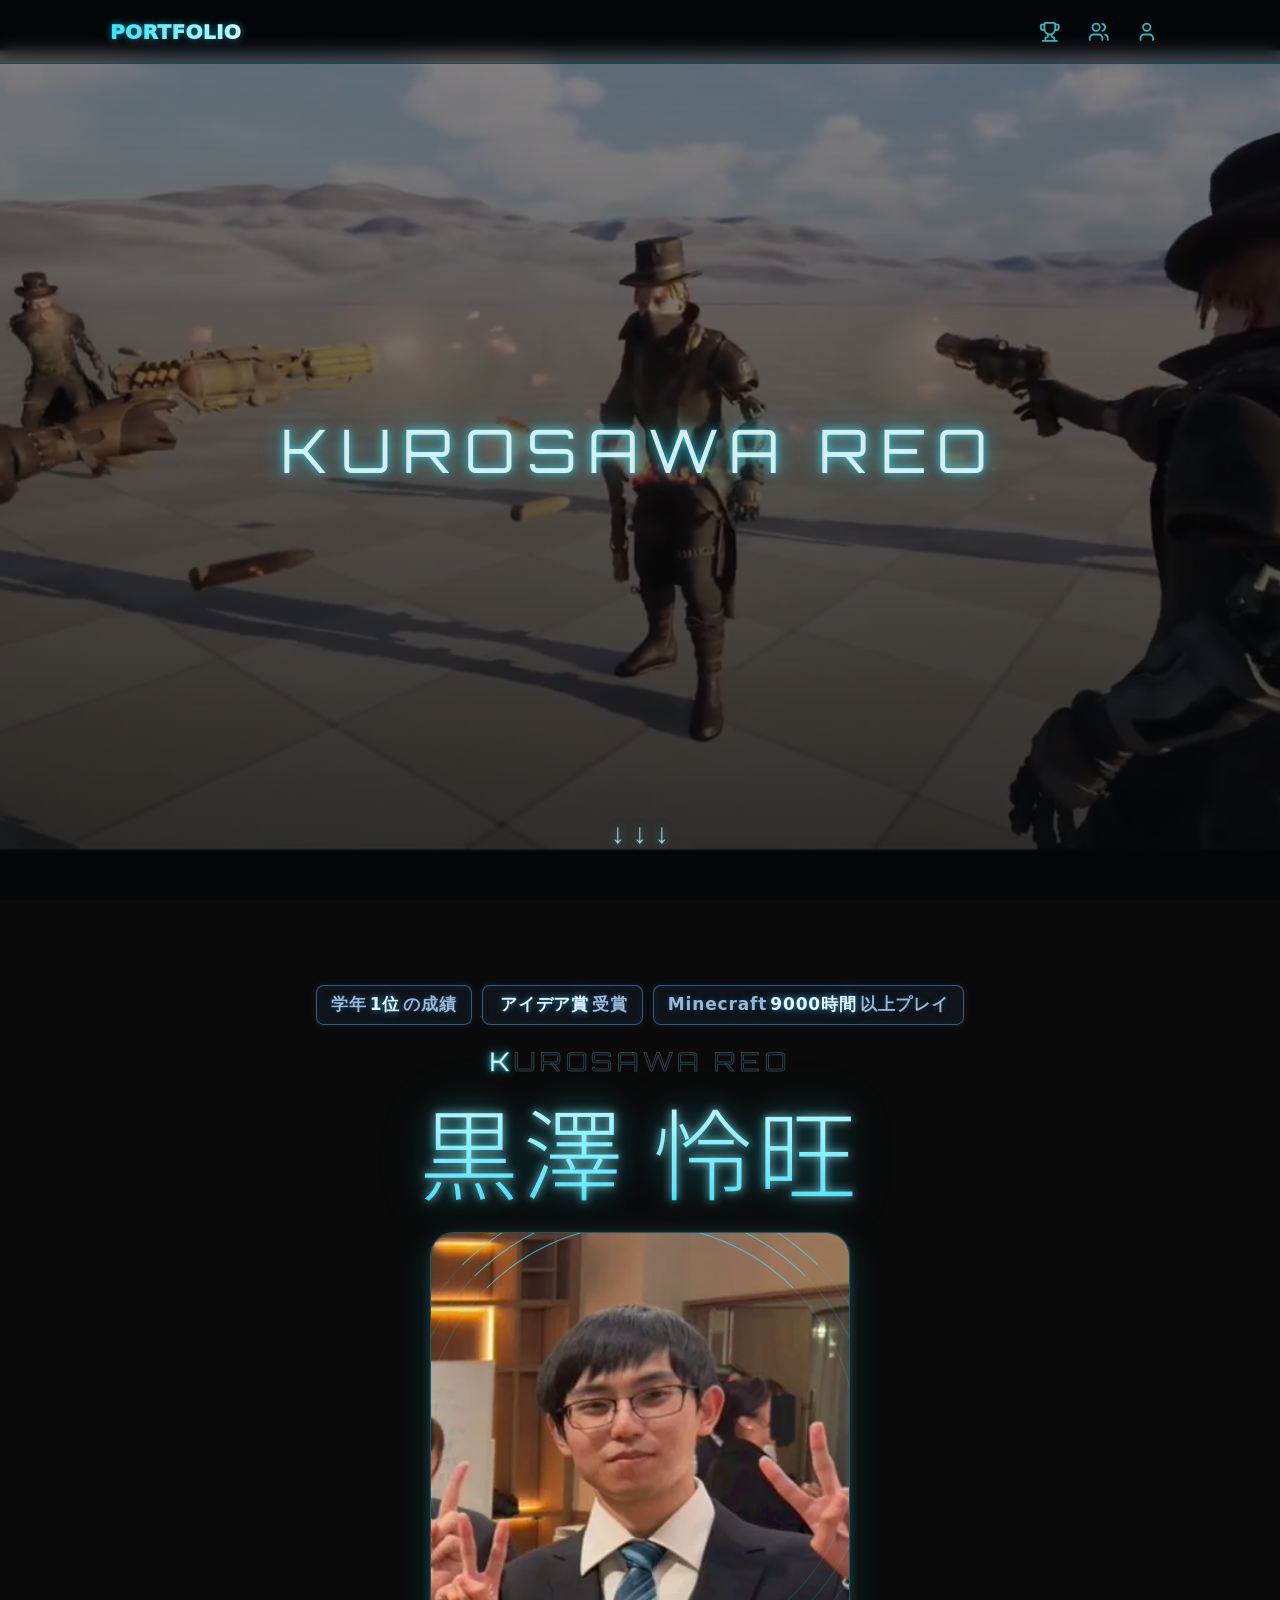
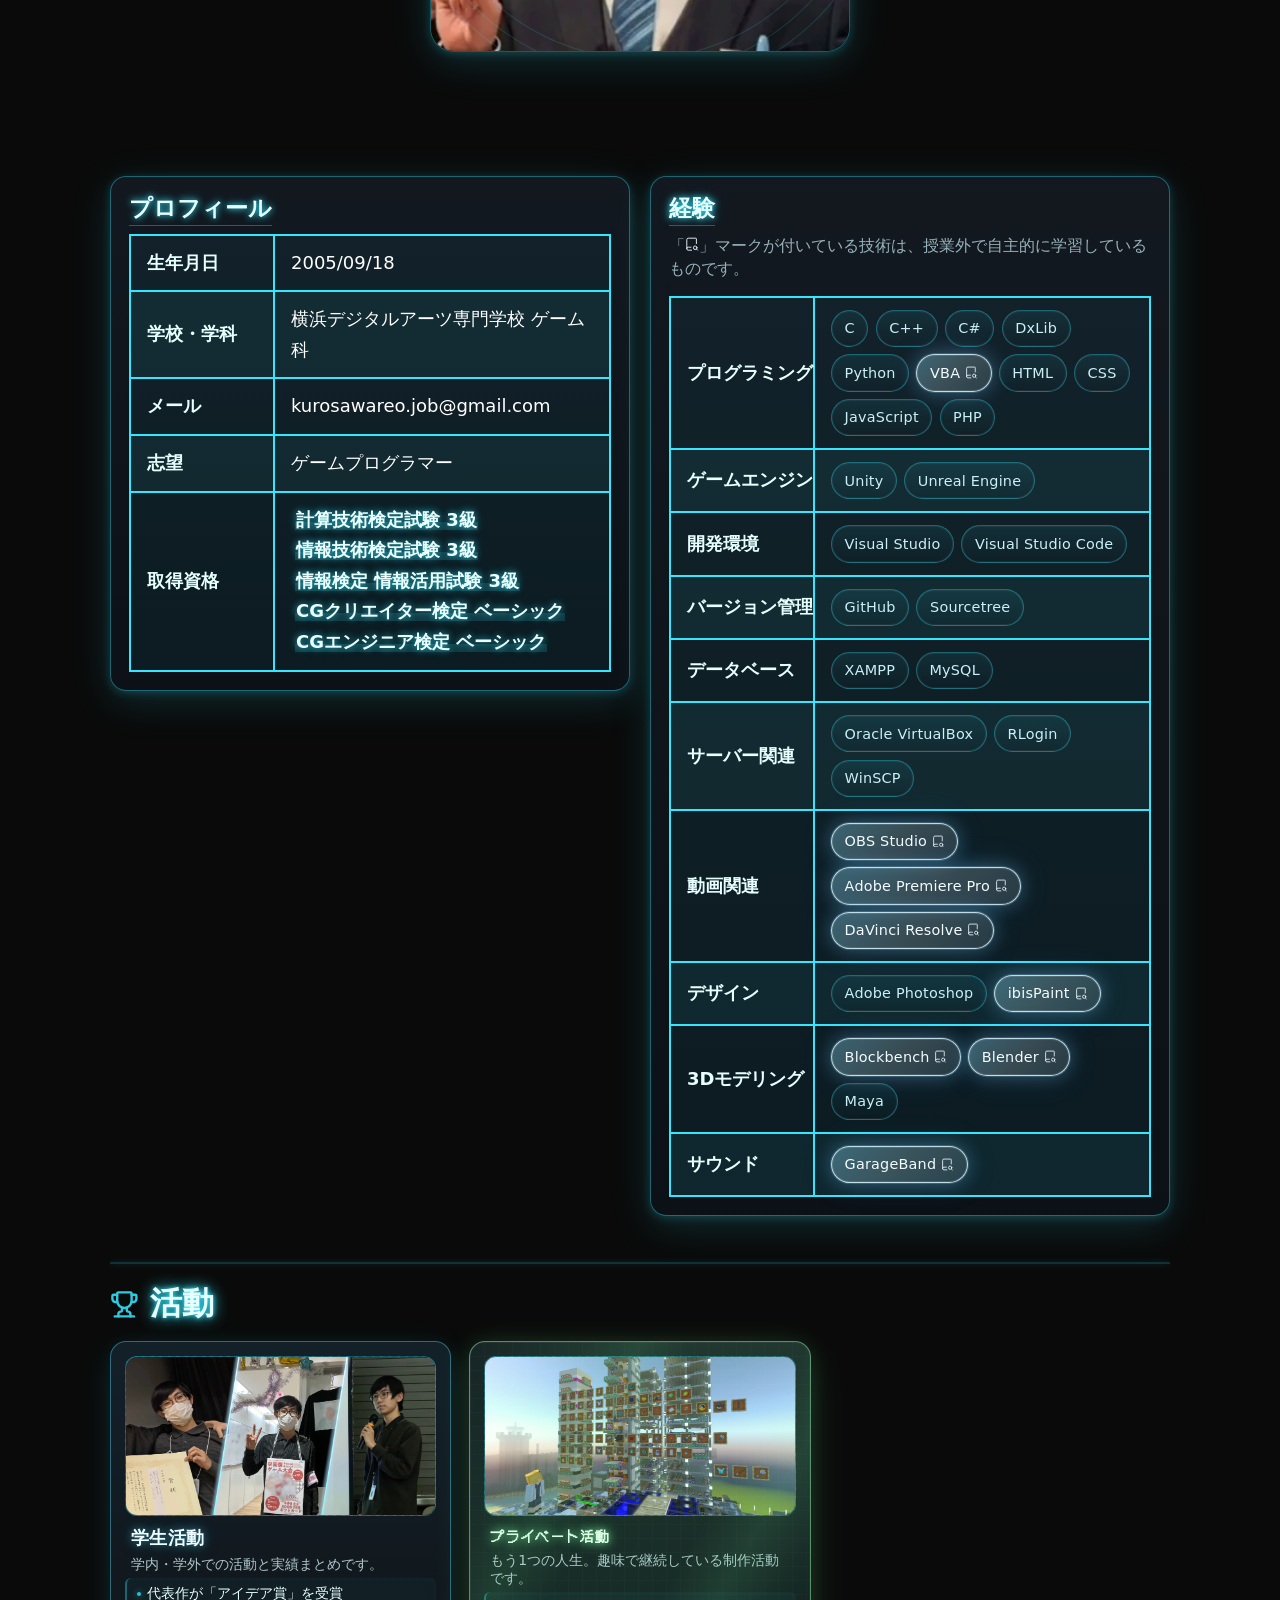
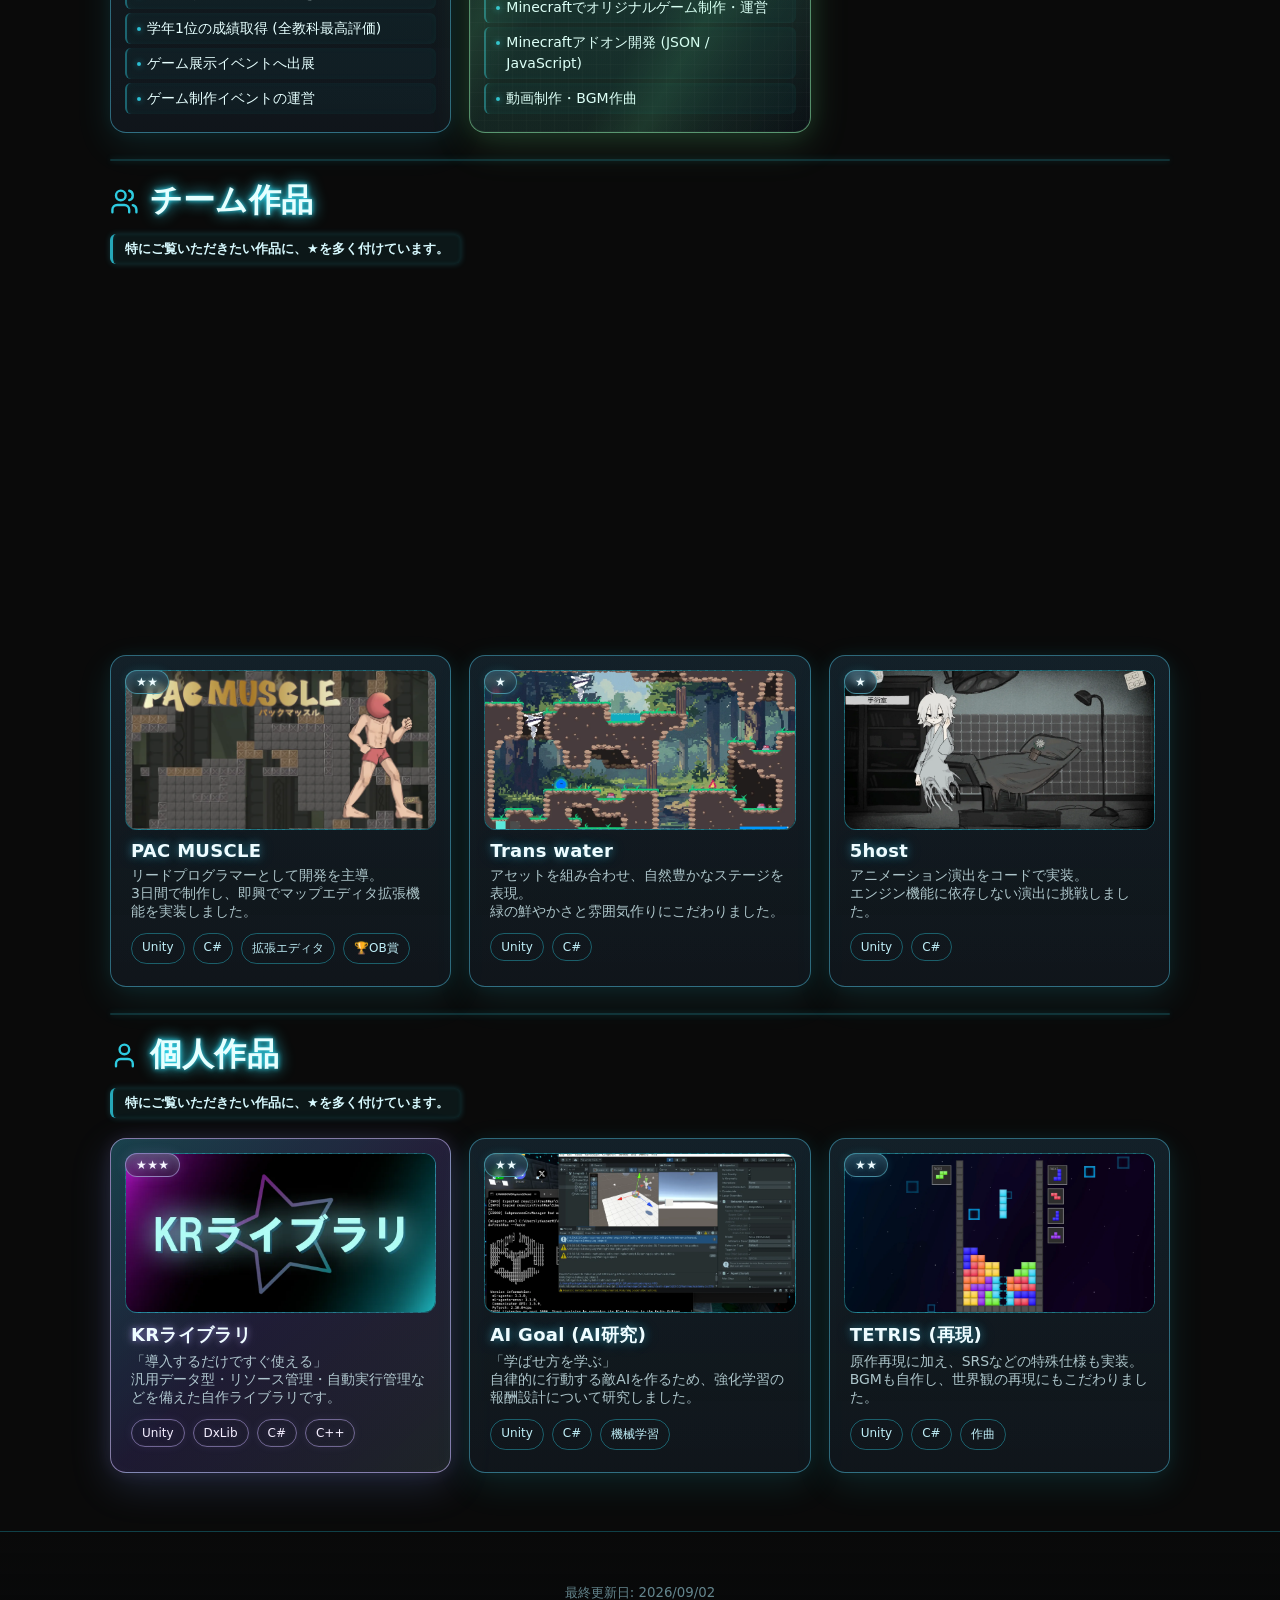
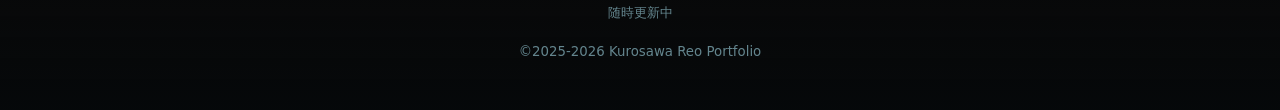
==== index.html @ d0c7e1a9 "イントロアニメーションの調整、動画を読み込んでからイントロが終わるように。" ====
<!DOCTYPE html>
<html lang="ja">
<head>
  <meta charset="utf-8" />
  <meta name="viewport" content="width=device-width, initial-scale=1" />

  <title>Portfolio | Kurosawa Reo</title>
  <meta name="description" content="「全てのクリエイティブは私の味方」学年1位の成績取得・作品受賞歴あり" />

  <!-- font導入 -->
  <link href="https://fonts.googleapis.com/css2?family=Press+Start+2P&family=DotGothic16&display=swap" rel="stylesheet">
  <link rel="preconnect" href="https://fonts.googleapis.com">
  <link href="https://fonts.googleapis.com/css2?family=Orbitron:wght@500;700;900&family=Noto+Sans+JP:wght@500;700;900&display=swap" rel="stylesheet">
  <!-- cssファイル -->
  <link rel="stylesheet" href="css/common.css">
  <link rel="stylesheet" href="css/main_page.css">
  <link rel="stylesheet" href="plugins/KrLib_html/kr_common.css">
</head>
<body>
  <!-- イントロアニメーション -->
  <div id="intro">
    <h1 class="intro-text">
      Kurosawa Reo<br>Portfolio
      <!-- 下線 -->
      <span class="intro-line"></span>
    </h1>
  </div>

  <!-- 背景 -->
  <div class="bg-wrap">
    <div class="light-beams"></div>
    <canvas id="fx"></canvas>
  </div>

  <!-- ヘッダー -->
  <header>
    <nav class="nav">
      <div class="brand">PORTFOLIO</div>
      <div class="spacer"></div> <!-- スペース -->
      <a href="#contents-activity">
        <svg xmlns="http://www.w3.org/2000/svg" width="0.9em" height="0.9em" viewBox="0 0 24 24" fill="none" stroke="#2ecbe0" stroke-width="2" stroke-linecap="round" stroke-linejoin="round" class="lucide lucide-trophy-icon lucide-trophy"><path d="M10 14.66V17a1 1 0 0 1-1 1 2 2 0 0 0-2 2v2"/><path d="M14 14.66V17a1 1 0 0 0 1 1 2 2 0 0 1 2 2v2"/><path d="M17.916 10H19.5A2.5 2.5 0 0 0 22 7.5V5a1 1 0 0 0-1-1h-3"/><path d="M4 22h16"/><path d="M6 9a6 6 0 0 0 12 0V3a1 1 0 0 0-1-1H7a1 1 0 0 0-1 1z"/><path d="M6.084 10H4.5A2.5 2.5 0 0 1 2 7.5V5a1 1 0 0 1 1-1h3"/></svg>
      </a>
      <a href="#contents-works-team">
        <svg xmlns="http://www.w3.org/2000/svg" width="0.9em" height="0.9em" viewBox="0 0 24 24" fill="none" stroke="#2ecbe0" stroke-width="2" stroke-linecap="round" stroke-linejoin="round" class="lucide lucide-users-icon lucide-users"><path d="M16 21v-2a4 4 0 0 0-4-4H6a4 4 0 0 0-4 4v2"/><path d="M16 3.128a4 4 0 0 1 0 7.744"/><path d="M22 21v-2a4 4 0 0 0-3-3.87"/><circle cx="9" cy="7" r="4"/></svg>
      </a>
      <a href="#contents-works-one">
        <svg xmlns="http://www.w3.org/2000/svg" width="0.9em" height="0.9em" viewBox="0 0 24 24" fill="none" stroke="#2ecbe0" stroke-width="2" stroke-linecap="round" stroke-linejoin="round" class="lucide lucide-user-icon lucide-user"><path d="M19 21v-2a4 4 0 0 0-4-4H9a4 4 0 0 0-4 4v2"/><circle cx="12" cy="7" r="4"/></svg>
      </a>
    </nav>
  </header>

  <!-- ファーストビュー動画 -->
  <section class="hero-video">
    <!-- 動画 -->
    <video
      class="hero-video-content intro-load"
      autoplay
      muted
      loop
      playsinline
      preload="auto">
      <source src="resources/movie/hero-top.webm" type="video/webm">
    </video>
    <!-- 動画の上に薄いオーバーレイ -->
    <div class="hero-video-overlay"></div>
    <!-- 動画上に置く文字 -->
    <div class="hero-video-text">
      <span>KUROSAWA REO</span>
    </div>
    <!-- スクロールヒント -->
    <div class="hero-video-scroll">
      <span>
        ↓ ↓ ↓
      </span>
    </div>
  </section>

  <!-- 概要 -->
  <section id="hero-main">
    <div class="hero-inner">

      <!-- 実績 -->
      <div class="hero-achievements">
        <div class="hero-achievement">
          学年<strong>1位</strong>の成績
        </div>
        <div class="hero-achievement">
          <strong>アイデア賞</strong>受賞
        </div>
        <div class="hero-achievement">
          Minecraft<strong>9000時間</strong>以上プレイ
        </div>
      </div>
      <!-- 名前 -->
      <h1 class="hero-name">
        <div class="hero-en">
          <span>K</span>
          <span>U</span>
          <span>R</span>
          <span>O</span>
          <span>S</span>
          <span>A</span>
          <span>W</span>
          <span>A</span>
          <span>&nbsp;</span>
          <span>R</span>
          <span>E</span>
          <span>O</span>
        </div>
        <div class="hero-jp">黒澤 怜旺</div>
      </h1>
      <!-- 画像 -->
      <div class="avatar-wrap">
        <div class="avatar-decoration">
          <div class="rings"></div>
          <div class="rings"></div>
          <div class="rings"></div>
        </div>
        <img src="resources/image/face_image.webp">
        <div class="thumb">
          LOGO / ICON
        </div>
      </div>
    </div>
  </section>

  <!-- サイト本体 -->
  <main class="wrap">

    <section id="profile">
      <div class="kr-layout_grid">

        <!-- プロフィール -->
        <div class="kr-anim_fade-in">
          <div class="panel">
            <div class="title-row">
              <b class="title">プロフィール</b>
            </div>
            <table class="info-table">
              <tr>
                <td>生年月日</td>
                <td>2005/09/18</td>
              </tr>
              <tr>
                <td>学校・学科</td>
                <td>横浜デジタルアーツ専門学校 ゲーム科</td>
              </tr>
              <tr>
                <td>メール</td>
                <td>kurosawareo.job@gmail.com</td>
              </tr>
              <tr>
                <td>志望</td>
                <td>ゲームプログラマー</td>
              </tr>
              <tr>
                <td>取得資格</td>
                <td>
                  <span class="keyword">計算技術検定試験 3級</span><br>
                  <span class="keyword">情報技術検定試験 3級</span><br>
                  <span class="keyword">情報検定 情報活用試験 3級</span><br>
                  <span class="keyword">CGクリエイター検定 ベーシック</span><br>
                  <span class="keyword">CGエンジニア検定 ベーシック</span><br>
                </td>
              </tr>
            </table>
          </div>
        </div>
  
        <!-- 経験 -->
        <div class="kr-anim_fade-in">
          <div class="panel">
            <div class="title-row">
              <b class="title">経験</b>
            </div>
            <p class="note-text">
              「<svg xmlns="http://www.w3.org/2000/svg" width="0.9em" height="0.9em" viewBox="0 0 24 24" fill="none" stroke="#f3fbff" stroke-width="1.5" stroke-linecap="round" stroke-linejoin="round" class="lucide lucide-book-search-icon lucide-book-search"><path d="M11 22H5.5a1 1 0 0 1 0-5h4.501"/><path d="m21 22-1.879-1.878"/><path d="M3 19.5v-15A2.5 2.5 0 0 1 5.5 2H18a1 1 0 0 1 1 1v8"/><circle cx="17" cy="18" r="3"/></svg>」マークが付いている技術は、授業外で自主的に学習しているものです。
            </p>
            <table class="info-table">
              <tr>
                <td>プログラミング</td>
                <td>
                  <div class="pillbar">
                    <span class="pill">C</span>
                    <span class="pill">C++</span>
                    <span class="pill">C#</span>
                    <span class="pill">DxLib</span>
                    <span class="pill">Python</span>
                    <span class="pill platinum">
                      VBA
                      <svg xmlns="http://www.w3.org/2000/svg" width="0.9em" height="0.9em" viewBox="0 0 24 24" fill="none" stroke="#f3fbff" stroke-width="1.5" stroke-linecap="round" stroke-linejoin="round" class="lucide lucide-book-search-icon lucide-book-search"><path d="M11 22H5.5a1 1 0 0 1 0-5h4.501"/><path d="m21 22-1.879-1.878"/><path d="M3 19.5v-15A2.5 2.5 0 0 1 5.5 2H18a1 1 0 0 1 1 1v8"/><circle cx="17" cy="18" r="3"/></svg>
                    </span>
                    <span class="pill">HTML</span>
                    <span class="pill">CSS</span>
                    <span class="pill">JavaScript</span>
                    <span class="pill">PHP</span>
                  </div>
                </td>
              </tr>
              <tr>
                <td>ゲームエンジン</td>
                <td>
                  <div class="pillbar">
                    <span class="pill">Unity</span>
                    <span class="pill">Unreal Engine</span>
                  </div>
                </td>
              </tr>
              <tr>
                <td>開発環境</td>
                <td>
                  <div class="pillbar">
                    <span class="pill">Visual Studio</span>
                    <span class="pill">Visual Studio Code</span>
                  </div>
                </td>
              </tr>
              <tr>
                <td>バージョン管理</td>
                <td>
                  <div class="pillbar">
                    <span class="pill">GitHub</span>
                    <span class="pill">Sourcetree</span>
                  </div>
                </td>
              </tr>
              <tr>
                <td>データベース</td>
                <td>
                  <div class="pillbar">
                    <span class="pill">XAMPP</span>
                    <span class="pill">MySQL</span>
                  </div>
                </td>
              </tr>
              <tr>
                <td>サーバー関連</td>
                <td>
                  <div class="pillbar">
                    <span class="pill">Oracle VirtualBox</span>
                    <span class="pill">RLogin</span>
                    <span class="pill">WinSCP</span>
                  </div>
                </td>
              </tr>
              <tr>
                <td>動画関連</td>
                <td>
                  <div class="pillbar">
                    <span class="pill platinum">
                      OBS Studio
                      <svg xmlns="http://www.w3.org/2000/svg" width="0.9em" height="0.9em" viewBox="0 0 24 24" fill="none" stroke="#f3fbff" stroke-width="1.5" stroke-linecap="round" stroke-linejoin="round" class="lucide lucide-book-search-icon lucide-book-search"><path d="M11 22H5.5a1 1 0 0 1 0-5h4.501"/><path d="m21 22-1.879-1.878"/><path d="M3 19.5v-15A2.5 2.5 0 0 1 5.5 2H18a1 1 0 0 1 1 1v8"/><circle cx="17" cy="18" r="3"/></svg>
                    </span>
                    <span class="pill platinum">
                      Adobe Premiere Pro
                      <svg xmlns="http://www.w3.org/2000/svg" width="0.9em" height="0.9em" viewBox="0 0 24 24" fill="none" stroke="#f3fbff" stroke-width="1.5" stroke-linecap="round" stroke-linejoin="round" class="lucide lucide-book-search-icon lucide-book-search"><path d="M11 22H5.5a1 1 0 0 1 0-5h4.501"/><path d="m21 22-1.879-1.878"/><path d="M3 19.5v-15A2.5 2.5 0 0 1 5.5 2H18a1 1 0 0 1 1 1v8"/><circle cx="17" cy="18" r="3"/></svg>
                    </span>
                    <span class="pill platinum">
                      DaVinci Resolve
                      <svg xmlns="http://www.w3.org/2000/svg" width="0.9em" height="0.9em" viewBox="0 0 24 24" fill="none" stroke="#f3fbff" stroke-width="1.5" stroke-linecap="round" stroke-linejoin="round" class="lucide lucide-book-search-icon lucide-book-search"><path d="M11 22H5.5a1 1 0 0 1 0-5h4.501"/><path d="m21 22-1.879-1.878"/><path d="M3 19.5v-15A2.5 2.5 0 0 1 5.5 2H18a1 1 0 0 1 1 1v8"/><circle cx="17" cy="18" r="3"/></svg>
                    </span>
                  </div>
                </td>
              </tr>
              <tr>
                <td>デザイン</td>
                <td>
                  <div class="pillbar">
                    <span class="pill">Adobe Photoshop</span>
                    <span class="pill platinum">
                      ibisPaint
                      <svg xmlns="http://www.w3.org/2000/svg" width="0.9em" height="0.9em" viewBox="0 0 24 24" fill="none" stroke="#f3fbff" stroke-width="1.5" stroke-linecap="round" stroke-linejoin="round" class="lucide lucide-book-search-icon lucide-book-search"><path d="M11 22H5.5a1 1 0 0 1 0-5h4.501"/><path d="m21 22-1.879-1.878"/><path d="M3 19.5v-15A2.5 2.5 0 0 1 5.5 2H18a1 1 0 0 1 1 1v8"/><circle cx="17" cy="18" r="3"/></svg>
                    </span>
                  </div>
                </td>
              </tr>
              <tr>
                <td>3Dモデリング</td>
                <td>
                  <div class="pillbar">
                    <span class="pill platinum">
                      Blockbench
                      <svg xmlns="http://www.w3.org/2000/svg" width="0.9em" height="0.9em" viewBox="0 0 24 24" fill="none" stroke="#f3fbff" stroke-width="1.5" stroke-linecap="round" stroke-linejoin="round" class="lucide lucide-book-search-icon lucide-book-search"><path d="M11 22H5.5a1 1 0 0 1 0-5h4.501"/><path d="m21 22-1.879-1.878"/><path d="M3 19.5v-15A2.5 2.5 0 0 1 5.5 2H18a1 1 0 0 1 1 1v8"/><circle cx="17" cy="18" r="3"/></svg>
                    </span>
                    <span class="pill platinum">
                      Blender
                      <svg xmlns="http://www.w3.org/2000/svg" width="0.9em" height="0.9em" viewBox="0 0 24 24" fill="none" stroke="#f3fbff" stroke-width="1.5" stroke-linecap="round" stroke-linejoin="round" class="lucide lucide-book-search-icon lucide-book-search"><path d="M11 22H5.5a1 1 0 0 1 0-5h4.501"/><path d="m21 22-1.879-1.878"/><path d="M3 19.5v-15A2.5 2.5 0 0 1 5.5 2H18a1 1 0 0 1 1 1v8"/><circle cx="17" cy="18" r="3"/></svg>
                    </span>
                    <span class="pill">Maya</span>
                  </div>
                </td>
              </tr>
              <tr>
                <td>サウンド</td>
                <td>
                  <div class="pillbar">
                    <span class="pill platinum">
                      GarageBand
                      <svg xmlns="http://www.w3.org/2000/svg" width="0.9em" height="0.9em" viewBox="0 0 24 24" fill="none" stroke="#f3fbff" stroke-width="1.5" stroke-linecap="round" stroke-linejoin="round" class="lucide lucide-book-search-icon lucide-book-search"><path d="M11 22H5.5a1 1 0 0 1 0-5h4.501"/><path d="m21 22-1.879-1.878"/><path d="M3 19.5v-15A2.5 2.5 0 0 1 5.5 2H18a1 1 0 0 1 1 1v8"/><circle cx="17" cy="18" r="3"/></svg>
                    </span>
                  </div>
                </td>
              </tr>
            </table>
          </div>
        </div>

      </div>
    </section>
    
    <div class="neon-line"></div> <!-- グラデーション線 -->

    <!-- 活動 -->
    <section id="contents-activity">
      <!-- sectionタイトル -->
      <div class="section-title">
        <h2 class="text kr-anim_fade-in-left">
          <svg xmlns="http://www.w3.org/2000/svg" width="0.9em" height="0.9em" viewBox="0 0 24 24" fill="none" stroke="#2ecbe0" stroke-width="2" stroke-linecap="round" stroke-linejoin="round" class="lucide lucide-trophy-icon lucide-trophy"><path d="M10 14.66V17a1 1 0 0 1-1 1 2 2 0 0 0-2 2v2"/><path d="M14 14.66V17a1 1 0 0 0 1 1 2 2 0 0 1 2 2v2"/><path d="M17.916 10H19.5A2.5 2.5 0 0 0 22 7.5V5a1 1 0 0 0-1-1h-3"/><path d="M4 22h16"/><path d="M6 9a6 6 0 0 0 12 0V3a1 1 0 0 0-1-1H7a1 1 0 0 0-1 1z"/><path d="M6.084 10H4.5A2.5 2.5 0 0 1 2 7.5V5a1 1 0 0 1 1-1h3"/></svg>
          活動
        </h2>
      </div>

      <!-- 作品1行目 -->
      <div class="card_list kr-anim_stagger-group">
        <!-- リアル -->
        <div class="kr-anim_fade-in-stagger">
          <article class="card" id="activity-card-real" data-tilt>
            <div class="thumb"><img src="resources/image/activity/real/card_image.webp"></div>
            <h3>学生活動</h3>
            <p>
              学内・学外での活動と実績まとめです。
            </p>
            <ul class="ui-list">
              <li>代表作が「アイデア賞」を受賞</li>
              <li>学年1位の成績取得 (全教科最高評価)</li>
              <li>ゲーム展示イベントへ出展</li>
              <li>ゲーム制作イベントの運営</li>
            </ul>
          </article>
        </div>

        <!-- ネット -->
        <div class="kr-anim_fade-in-stagger">
          <article class="card card-minecraft" id="activity-card-net" data-tilt>
            <div class="thumb"><img src="resources/image/activity/net/card_image.webp"></div>
            <h3>プライベート活動</h3>
            <p>
              もう1つの人生。趣味で継続している制作活動です。
            </p>
            <ul class="ui-list">
              <li>Minecraftでオリジナルゲーム制作・運営</li>
              <li>Minecraftアドオン開発 (JSON / JavaScript)</li>
              <li>動画制作・BGM作曲</li>
            </ul>
          </article>
        </div>
      </div>
    </section>

    <div class="neon-line"></div> <!-- グラデーション線 -->

    <!-- 作品(チーム) -->
    <section id="contents-works-team">
      <!-- sectionタイトル -->
      <div class="section-title">
        <h2 class="text kr-anim_fade-in-left">
          <svg xmlns="http://www.w3.org/2000/svg" width="0.9em" height="0.9em" viewBox="0 0 24 24" fill="none" stroke="#2ecbe0" stroke-width="2" stroke-linecap="round" stroke-linejoin="round" class="lucide lucide-users-icon lucide-users"><path d="M16 21v-2a4 4 0 0 0-4-4H6a4 4 0 0 0-4 4v2"/><path d="M16 3.128a4 4 0 0 1 0 7.744"/><path d="M22 21v-2a4 4 0 0 0-3-3.87"/><circle cx="9" cy="7" r="4"/></svg>
          チーム作品
        </h2>
        <p class="kr-anim_fade-in-left">
          <span class="info-text">特にご覧いただきたい作品に、★を多く付けています。</span>
        </p>
      </div>

      <!-- 作品1行目 -->
      <div class="card_list kr-anim_stagger-group">
          
        <div class="kr-anim_fade-in-stagger">
          <article class="card card-3star" id="works-card-01" data-tilt>
            <span class="badge">★★★</span>
            <div class="thumb"><img src="resources/image/works/reflect_line/card_image.webp"></div>
            <h3>REFLECT LINE</h3>
            <p>
              「アイデア賞」を受賞した代表作です。<br>
              ゲームロジック・UI・演出まで全てコーディングで実装。<br>
              ロゴや作中のデザインも自作しました。
            </p>
            <div class="chipz">
              <span class="chip">DxLib</span>
              <span class="chip">C++</span>
              <span class="chip">🏆アイデア賞</span>
            </div>
          </article>
        </div>

        <div class="kr-anim_fade-in-stagger">
          <article class="card card-3star" id="works-card-02" data-tilt>
            <span class="badge">★★★</span>
            <div class="thumb"><img src="resources/image/works/gun_action/card_image.webp"></div>
            <h3>Gun Action (制作中)</h3>
            <p>
              ゲームロジックは全てC++で実装。<br>
              3D作品制作と、技術習得を目的に開発しています。
            </p>
            <div class="chipz">
              <span class="chip">Unreal Engine</span>
              <span class="chip">C++</span>
              <span class="chip">3D</span>
            </div>
          </article>
        </div>

        <div class="kr-anim_fade-in-stagger">
          <article class="card" id="works-card-09" data-tilt>
            <span class="badge">★★</span>
            <div class="thumb"><img src="resources/image/works/yarira_rhythm/card_image.webp"></div>
            <h3>ヤリラリズム</h3>
            <p>
              プランナー・サウンド・デザイナーと連携して制作。<br>
              唯一のプログラマーとして、ゲーム全体のプログラムを担当しました。
            </p>
            <div class="chipz">
              <span class="chip">Unity</span>
              <span class="chip">C#</span>
              <span class="chip">🏆最優秀賞</span>
            </div>
          </article>
        </div>

      </div>

      <!-- 作品2行目 -->
      <div class="card_list kr-anim_stagger-group">

        <div class="kr-anim_fade-in-stagger">
          <article class="card" id="works-card-05" data-tilt>
            <span class="badge">★★</span>
            <div class="thumb"><img src="resources/image/works/pac_muscle/card_image.webp"></div>
            <h3>PAC MUSCLE</h3>
            <p>
              リードプログラマーとして開発を主導。<br>
              3日間で制作し、即興でマップエディタ拡張機能を実装しました。
            </p>
            <div class="chipz">
              <span class="chip">Unity</span>
              <span class="chip">C#</span>
              <span class="chip">拡張エディタ</span>
              <span class="chip">🏆OB賞</span>
            </div>
          </article>
        </div>

        <div class="kr-anim_fade-in-stagger">
          <article class="card" id="works-card-07" data-tilt>
            <span class="badge">★</span>
            <div class="thumb"><img src="resources/image/works/trans_water/card_image.webp"></div>
            <h3>Trans water</h3>
            <p>
              アセットを組み合わせ、自然豊かなステージを表現。<br>
              緑の鮮やかさと雰囲気作りにこだわりました。
            </p>
            <div class="chipz">
              <span class="chip">Unity</span>
              <span class="chip">C#</span>
            </div>
          </article>
        </div>

        <div class="kr-anim_fade-in-stagger">
          <article class="card" id="works-card-06" data-tilt>
            <span class="badge">★</span>
            <div class="thumb"><img src="resources/image/works/5host/card_image.webp"></div>
            <h3>5host</h3>
            <p>
              アニメーション演出をコードで実装。<br>
              エンジン機能に依存しない演出に挑戦しました。
            </p>
            <div class="chipz">
              <span class="chip">Unity</span>
              <span class="chip">C#</span>
            </div>
          </article>
        </div>

      </div>
    </section>

    <div class="neon-line"></div> <!-- グラデーション線 -->

    <!-- 作品(個人) -->
    <section id="contents-works-one">
      <!-- sectionタイトル -->
      <div class="section-title">
        <h2 class="text kr-anim_fade-in-left">
          <svg xmlns="http://www.w3.org/2000/svg" width="0.9em" height="0.9em" viewBox="0 0 24 24" fill="none" stroke="#2ecbe0" stroke-width="2" stroke-linecap="round" stroke-linejoin="round" class="lucide lucide-user-icon lucide-user"><path d="M19 21v-2a4 4 0 0 0-4-4H9a4 4 0 0 0-4 4v2"/><circle cx="12" cy="7" r="4"/></svg>
          個人作品
        </h2>
        <p class="kr-anim_fade-in-left">
          <span class="info-text">特にご覧いただきたい作品に、★を多く付けています。</span>
        </p>
      </div>

      <!-- 作品1行目 -->
      <div class="card_list kr-anim_stagger-group">

        <div class="kr-anim_fade-in-stagger">
          <article class="card card-3star" id="works-card-03" data-tilt>
            <span class="badge">★★★</span>
            <div class="thumb"><img src="resources/image/works/krlib/card_image.webp"></div>
            <h3>KRライブラリ</h3>
            <p>
              「導入するだけですぐ使える」<br>
              汎用データ型・リソース管理・自動実行管理などを備えた自作ライブラリです。
            </p>
            <div class="chipz">
              <span class="chip">Unity</span>
              <span class="chip">DxLib</span>
              <span class="chip">C#</span>
              <span class="chip">C++</span>
            </div>
          </article>
        </div>
      
        <div class="kr-anim_fade-in-stagger">
          <article class="card" id="works-card-08" data-tilt>
            <span class="badge">★★</span>
            <div class="thumb"><img src="resources/image/works/ai_goal/card_image.webp"></div>
            <h3>AI Goal (AI研究)</h3>
            <p>
              「学ばせ方を学ぶ」<br>
              自律的に行動する敵AIを作るため、強化学習の報酬設計について研究しました。
            </p>
            <div class="chipz">
              <span class="chip">Unity</span>
              <span class="chip">C#</span>
              <span class="chip">機械学習</span>
            </div>
          </article>
        </div>

        <div class="kr-anim_fade-in-stagger">
          <article class="card" id="works-card-04" data-tilt>
            <span class="badge">★★</span>
            <div class="thumb"><img src="resources/image/works/tetris/card_image.webp"></div>
            <h3>TETRIS (再現)</h3>
            <p>
              原作再現に加え、SRSなどの特殊仕様も実装。<br>
              BGMも自作し、世界観の再現にもこだわりました。
            </p>
            <div class="chipz">
              <span class="chip">Unity</span>
              <span class="chip">C#</span>
              <span class="chip">作曲</span>
            </div>
          </article>
        </div>
          
      </div>
    </section>
  </main>

  <!-- フッター -->
  <footer>
    <small>
      最終更新日: 2026/09/02<br>
      随時更新中<br>
      <br>
      ©2025-2026 Kurosawa Reo Portfolio
    </small>
  </footer>

  <!-- jsファイル -->
  <script src="plugins/KrLib_html/kr_common.js"></script>
  <script src="js/common.js"></script>
  <script src="js/main_page.js"></script>

  <!-- マウスカーソル -->
  <div class="cursor"></div>
</body>
</html>
---- css/common.css ----
/*
  - common.css -
  全ページに使う汎用的なもの。
*/
@charset "utf-8";

/* =============================== 
  ▼ 基本 ▼
================================ */ 
/* 変数定義 */
:root {
  /* 色や数値 */
  --bg: #0a0a0a;           /* ベース背景 */
  --ink: #e6ffff;          /* 文字の薄い色 */
  --primary: #33e7ff;      /* 指定色 */
  --primary-2: #1bb7cb;    /* 補助の濃いシアン */
  --card: #0f1115;         /* カード背景 */
  --muted: #93c5d0aa;      /* 補助テキスト */
  --desc: #d0ecf2d0;       /* 説明テキスト */
  --danger: #ff3b3b;       /* アラートに使うなら */
  --radius: 16px;
  --shadow: 0 10px 40px rgba(51,231,255,0.15), 0 2px 10px rgba(51,231,255,0.2);
  --grid: rgba(51,231,255,0.08);
  --line: rgba(51,231,255,0.18);
  --grad: linear-gradient(135deg, var(--primary) 0%, #5bffef 40%, #7bf2ff 100%);
  --ui-scale: clamp(12px, 2.2vw, 18px);
  --panel-back: linear-gradient(180deg, rgba(20,26,34,0.9), rgba(12,18,24,0.9));
  --panel-text-size: clamp(14px, 2vw, 16px);

  /* レイヤー */
  --z-bg     : -2;
  --z-bg-grid: -1;
  --z-intro  : 102;
  --z-header : 101;
  --z-footer : 0;
  --z-content: 10;
  --z-modal  : 50;

  --header-h: 64px;
}

* { box-sizing: border-box; }

html, body { height: 100%; }
body {
  margin: 0;
  color: var(--ink);
  background: var(--bg);
  padding-top: var(--header-h);
  font-family: ui-sans-serif, system-ui, -apple-system, Segoe UI, Roboto, "Hiragino Kaku Gothic ProN", Meiryo, sans-serif;
  overflow-x: hidden;
}

section { scroll-margin-top: 80px; }

/* 画面左右に余白を作る */
.wrap { 
  z-index: var(--z-content);
  position: relative;
  max-width: 1100px; margin: 0 auto; padding: 40px 20px;
}

.h2 {
  font-size: clamp(24px, 4.5vw, 32px);
  font-weight: 900;
  letter-spacing: 0.2px;

  display: inline-block;
  position: relative;

  margin: 0 0 14px;
}

/* imgタグ全て */
img {
  max-width: 100%; 
  height: auto;
}

/* SVGを文字サイズに追従 */
svg {
  display: inline-block;
  vertical-align: -0.08em;
  flex-shrink: 0;
}

.btn {
  position: relative; border: none; border-radius: 999px; padding: 12px 18px; cursor: pointer;
  font-weight: 800; letter-spacing: 0.3px; transition: 200ms ease; isolation: isolate;
  background: var(--grad); color: #001216; 
  box-shadow: 0 8px 40px rgba(51,231,255,0.35), 0 1px 0 rgba(255,255,255,0.18) inset;
}
.btn:hover { transform: translateY(-1px); box-shadow: 0 14px 50px rgba(51,231,255,0.45); }
.btn.ghost {
  background: transparent; color: var(--ink); border: 1px solid rgba(51,231,255,0.35);
}
.btn.ghost:hover { background: rgba(51,231,255,0.12); }

/* =============================== 
  ▼ 装飾テキスト ▼
================================ */
/* 情報テキスト */
.info-text {
  display: inline-block;

  margin: 5px 0;
  padding: 6px 12px;

  font-size: 13px;
  font-weight: 600;

  color: #d8faff; /* やや明るい青白 */

  border-left: 3px solid rgba(51,231,255,0.7);

  background: rgba(51,231,255,0.06);

  border-radius: 6px;

  box-shadow:
    0 0 6px rgba(51,231,255,0.2),
    inset 0 0 4px rgba(51,231,255,0.1);
}

/* 警告テキスト */
.notice-text {
  display: inline-block;

  margin: 5px 0;
  padding: 6px 12px;

  font-size: 13px;
  font-weight: 600;

  color: #ffdede; /* 薄赤文字 */

  border-left: 3px solid rgba(255,120,120,0.7);

  background: rgba(255,80,80,0.06);

  border-radius: 6px;

  /* ▼ ほんのり発光 */
  box-shadow:
    0 0 8px rgba(255,120,120,0.25),
    inset 0 0 6px rgba(255,120,120,0.15);
}

/* 注釈テキスト */
.note-text {
  font-size: clamp(--ui-scale);
  line-height: 1.45;
  color: rgba(203, 239, 246, 0.72);
}

/* ===============================
  ▼ キーワード強調 ▼
================================ */
.keyword {
  font-weight: 700;
  color: #eaffff;
  margin: 0 4px;
  padding: 0 1px;

  text-shadow:
    0 0 6px rgba(51,231,255,0.6),
    0 0 12px rgba(51,231,255,0.3);

  background: linear-gradient(
    transparent 60%,
    rgba(51,231,255,0.15) 60%
  );
}

/* =============================== 
  ▼ パネル ▼
================================ */
/* 区切り用パネル */
.panel {
  background: var(--panel-back);

  border: 1px solid rgba(51,231,255,0.4);
  border-radius: var(--radius);
  padding: 18px;
  box-shadow: var(--shadow);

  font-size: var(--panel-text-size);
  line-height: 1.7;
  
  margin-bottom: 20px; /* ← これで間隔 */
}

/* 段落 */
.panel p {
  margin: 0 0 16px;
}
.panel p:last-child {
  margin-bottom: 0;
}

/* 画像 */
.panel .panel-img {
  border-radius: 12px;
  border: 1px solid rgba(51,231,255,0.3);
  box-shadow: 0 0 20px rgba(51,231,255,0.2);
}

/* =============================== 
  ▼ パネル - タイトル ▼
================================ */
.panel .title-row {
  display: inline-flex;
  align-items: center;
  gap: 10px;

  margin-bottom: 8px;
}
@media (max-width: 600px) {
  .panel .title-row {
    display: flex;
    flex-direction: column;
    align-items: flex-start;
    gap: 6px;
  }
  .panel .title-row .badge {
    margin-bottom: 8px;
    transform: none; /* ズレ防止 */
  }
}

/* titleの余白を上書き(row内だけ) */
.panel .title-row .title {
  display: inline-block;
  font-size: clamp(18px, 3vw, 23px);
  font-weight: 800;
  margin-bottom: 0;

  color: var(--ink);

  line-height: 1.2;
  padding-bottom: 2px;

  text-shadow:
    0 0 6px var(--primary),
    0 0 12px rgba(51,231,255,0.4);

  border-bottom: 1px solid rgba(51,231,255,0.35);
}

/* ベース */
.panel .title-row .badge {
  display: inline-flex;
  align-items: center;

  font-size: 12px;
  font-weight: 700;
  letter-spacing: 0.3px;

  padding: 0;

  color: #dffcff;

  /* ▼ 背景を少し暗く */
  background: rgba(10, 30, 34, 0.6);

  /* ▼ 枠を少し明るく */
  border: 1px solid rgba(51,231,255,0.65);

  border-radius: 999px;

  box-shadow:
    0 0 8px rgba(51,231,255,0.3),   /* 外側ほんのり強化 */
    inset 0 0 4px rgba(51,231,255,0.12);

  transform: translateY(1px);
  overflow: hidden;
}

/* 左（ラベル） */
.panel .title-row .badge .badge-label {
  padding: 4px 8px 4px 10px;
  color: #aef6ff;
  background: rgba(2, 175, 198, 0.16);
  border-right: 1px solid rgba(51,231,255,0.45);
}

/* 右（値） */
.panel .title-row .badge .badge-value {
  padding: 4px 10px;
  color: #e6ffff;
  background: rgba(51,231,255,0.04);
}

/* ===============================
  セクションタイトル
================================ */
.section-title {
  display: flex;
  flex-direction: column;
  gap: 6px;

  margin-bottom: 15px;
}

.section-title .text { 
  font-size: clamp(24px, 4.5vw, 32px);
  font-weight: 900;
  letter-spacing: 0.2px;

  display: inline-flex;
  align-items: center;
  gap: 0.35em;

  margin: 0;
  position: relative;

  color: var(--ink);

  text-shadow:
    0 0 5px var(--primary),
    0 0 15px var(--primary);
}

.section-title p {
  margin: 0;
}

/* ===============================
  ▼ 言語楕円  ▼
================================ */
.pillbar { 
  display: flex; 
  gap: calc(var(--ui-scale) * 0.4);
  flex-wrap: wrap; 
  margin: 0px 0 0px; 
}
/* 通常カラー */
.pill {
  font-size: calc(var(--ui-scale) * 0.8);
  padding: calc(var(--ui-scale) * 0.3)
           calc(var(--ui-scale) * 0.7);
  letter-spacing: 0.2px;

  border-radius: 999px;
  color: #cbeff6;

  border: 1px solid rgba(51,231,255,0.35);
  background:
    linear-gradient(
      180deg,
      rgba(51,231,255,0.08),
      rgba(51,231,255,0)
    );

  box-shadow:
    inset 0 0 0 1px rgba(255,255,255,0.05);
    
  transition: 0.2s;
}
/* プラチナカラー */
.pill.platinum {
  position: relative;

  border: 1px solid rgba(215, 245, 255, 0.85);

  background:
    linear-gradient(
      135deg,
      rgba(140, 225, 255, 0.36),
      rgba(210, 245, 255, 0.22),
      rgba(170, 215, 240, 0.16)
    );

  color: #f3fbff;

  box-shadow:
    /* 内側ハイライト */
    inset 0 0 0 1px rgba(255,255,255,0.12),

    /* 外側の輪郭を少し強調 */
    0 0 0 1px rgba(170,230,255,0.18),

    /* 発光 */
    0 0 18px rgba(120,210,255,0.30),
    0 0 34px rgba(80,170,255,0.14);
}

/* ===============================
  ▼ 画像ラベル ▼
================================ */
.img-label {
  display: inline-flex;
  align-items: center;

  padding: 2px 4px;
  margin-bottom: 5px;

  font-size: 16px;
  font-weight: 800;

  color: #eaffff;

  background: rgba(10,25,30,0.85);
  border: 1px solid rgba(51,231,255,0.5);

  overflow: hidden;
  position: relative;
}
/* ▼ スキャンライン */
.img-label::after {
  content: "";
  position: absolute;
  inset: 0;

  background: linear-gradient(
    120deg,
    transparent 30%,
    rgba(51,231,255,0.15),
    transparent 70%
  );

  transform: translateX(-100%);
  animation: scan 2s infinite linear;
}
@keyframes scan {
  to { transform: translateX(100%); }
}

/* ▼ 共通 */
.img-label .seg {
  padding: 2px 8px;
}
/* ▼ 区切り線 */
.img-label .index {
  position: relative;
}
.img-label .index::after {
  content: "";
  position: absolute;
  right: -2px;
  top: 50%;
  transform: translateY(-50%);

  width: 1px;
  height: 70%;

  background: rgba(51,231,255,0.5);

  box-shadow: 0 0 6px rgba(51,231,255,0.5);
}
/* ▼ 右（テキスト） */
.img-label .text {
  padding-left: 10px;
}

/* ===============================
  ▼ 汎用リスト ▼
================================ */
/* 前の段落との距離を詰める */
.panel p + .ui-list {
  margin-top: -10px;
}

.panel .ui-list {
  margin: 2px 0;
}

.ui-list {
  list-style: none;
  margin: 0;
  padding: 0;
}

/* 各項目 */
.ui-list li {
  --line-height: 1.5; /* ← 行の高さを固定 */

  position: relative;

  padding: 5px 10px 5px 20px;
  margin: 4px 0;

  font-size: 14px;
  line-height: var(--line-height);

  background: rgba(51,231,255,0.03);
  border-left: 2px solid rgba(51,231,255,0.35);
  border-radius: 6px;

  box-shadow:
    inset 0 0 6px rgba(51,231,255,0.05);
}

/* 点マーク */
.ui-list li::before {
  content: "";
  position: absolute;
  left: 10px;
  /* 1行目中央へ固定 */
  top: calc(5px + (var(--line-height) * 1em / 2) - 2px);

  width: 4px;
  height: 4px;
  border-radius: 50%;

  background: rgba(51,231,255,0.8);

  box-shadow:
    0 0 6px rgba(51,231,255,0.6);
}

/* =============================== 
  ▼ 背景 ▼
================================ */ 
.bg-wrap {
  z-index: var(--z-bg);
  position: fixed; inset: 0; overflow: hidden;

  background:
    radial-gradient(800px 500px at 50% -20%, rgba(51,231,255,0.25), transparent 60%),
    radial-gradient(600px 400px at 20% 0%, rgba(51,231,255,0.12), transparent 70%),
    #05080a;
}

/* 光の柱 */
.light-beams {
  position: absolute;
  inset: 0;
  pointer-events: none;
  overflow: hidden;
}

.light-beams::before,
.light-beams::after {
  content: "";
  position: absolute;
  top: -20%;
  width: 40%;
  height: 140%;

  background: linear-gradient(
    to bottom,
    rgba(51,231,255,0.15),
    rgba(51,231,255,0.05),
    transparent
  );

  filter: blur(40px);
  opacity: 0.6;
  animation: beamMove 12s ease-in-out infinite alternate;
}

/* 左 */
.light-beams::before {
  left: 10%;
  transform: rotate(10deg);
}

/* 右 */
.light-beams::after {
  right: 10%;
  transform: rotate(-10deg);
  animation-delay: 2s;
}

@keyframes beamMove {
  from { transform: translateY(-30px) rotate(8deg); }
  to   { transform: translateY(30px) rotate(12deg); }
}

/* =============================== 
  ▼ イントロ ▼
================================ */ 

/* Intro 全画面 */
#intro {
  position: fixed;
  inset: 0;
  background: #0a0c0f;
  display: grid;
  place-items: center;
  z-index: var(--z-intro);
  overflow: hidden;

  /* JSで動画読み込み後に終了させる */
  opacity: 1;
  visibility: visible;

  /* フェードアウト */
  transition:
    opacity 1.5s ease,
    visibility 0s linear 1.5s;
}

.intro-text {
  position: relative;
  z-index: 1;

  font-size: clamp(35px, 6vw, 48px);
  font-weight: 900;
  text-align: center;
  color: #59fffc;

  text-shadow:
    0 0 6px #59fffc,
    0 0 18px #13aabe,
    0 0 36px rgba(51,231,255,0.25);

  display: inline-block;
  padding-bottom: 10px;
  opacity: 0;

  /* フェードイン */
  animation: introFade 1.0s ease forwards;
}

/* 下線全体 */
.intro-line {
  position: absolute;
  left: 0;
  bottom: 0;

  width: 100%;
  height: 2px;

  background: rgba(51,231,255,0.2);

  /* 光を下線の範囲内に閉じ込める */
  overflow: hidden;
  border-radius: 2px;

  /* 光が常に自然に見えるようにする */
  box-shadow:
    0 0 6px rgba(51,231,255,0.18);
}

/* 動く光 */
.intro-line::before {
  content: "";
  position: absolute;
  top: 0;
  bottom: 0;

  width: 30%;
  left: -30%;

  background: linear-gradient(
    90deg,
    transparent,
    rgba(51,231,255,0.9),
    transparent
  );

  filter: blur(0.8px);
  opacity: 0.9;

  /* イントロが表示されている間ずっとループ */
  animation: introLine 2s linear infinite;
}

/* イントロ終了 */
#intro.is-ended {
  opacity: 0;
  visibility: hidden;
}

@keyframes introFade {
  from { opacity: 0; }
  to   { opacity: 1; }
}

/* 光を左から右へ流す */
@keyframes introLine {
  from {
    left: -30%;
  }

  to {
    left: 100%;
  }
}

/* =============================== 
  ▼ ヘッダー ▼
================================ */ 
header {
  position: fixed;
  top: 0;
  left: 0;
  width: 100%;
  
  height: var(--header-h);
  z-index: var(--z-header);

  top: 0;
  height: var(--header-h);
  backdrop-filter: blur(8px);
  background: linear-gradient(to bottom, rgba(5,8,10,0.85), rgba(5,8,10,0.4));
  border-bottom: 1px solid rgba(51,231,255,0.25);
}
.nav {
  max-width: 1100px; height: 100%;
  margin: 0 auto; padding: 14px 20px;
  display: flex; align-items: center; 
  gap: 3px; /* ヘッダーのaタグの間隔 */
}
.nav a {
  color: var(--ink);
  text-decoration: none;
  opacity: 0.9;

  padding: 8px 12px;
  border-radius: 999px;

  font-size: clamp(22px, 2.5vw, 24px);

  display: flex;
  align-items: center;
  justify-content: center;

  line-height: 1;
  transition: 180ms ease;
}
.nav a:hover { 
  background: rgba(51,231,255,0.12); 
  box-shadow: var(--shadow); 
}
.spacer { flex: 1; }

/* ヘッダーの初めの文字 */
.brand { 
  font-weight: 1000;
  letter-spacing: 0.4px; 
  font-size: clamp(18px, 2.5vw, 20px);

  background: linear-gradient(90deg, var(--primary), #ffffff);
  -webkit-background-clip: text;
  background-clip: text;
  color: transparent;

  text-shadow:
    0 0 6px rgba(51,231,255,0.4),
    0 0 12px rgba(51,231,255,0.2);
}

.cta {
  position: relative; padding: 10px 16px; border-radius: 999px; font-weight: 700;
  color: #001316; background: var(--grad); text-decoration: none;
  box-shadow: 0 6px 30px rgba(51,231,255,0.35), inset 0 0 30px rgba(255,255,255,0.15);
}

/* =============================== 
  ▼ フッター ▼
================================ */ 
footer {
  z-index: var(--z-footer);
  padding: 50px 20px; text-align: center; color: var(--muted);
  border-top: 1px solid rgba(51,231,255,0.25);
  background: linear-gradient(to top, rgba(5,8,10,0.85), rgba(5,8,10,0));
}

/* =============================== 
  ▼ テーブル ▼
================================ */
.info-table {
  border-collapse: collapse;
  width: 100%;
  table-layout: fixed;

  /* ← レスポンシブ文字サイズ */
  font-size: clamp(13px, 2.5vw, 18px);
  text-align: left;
}

/* セル共通 */
.info-table td {
  border: 2px solid #33e7ff;
  padding: 12px 16px;
  word-break: break-word;
  vertical-align: middle;
}

/* 行背景（そのまま活かす） */
.info-table tr:nth-child(odd) {
  background-color: rgba(51, 231, 255, 0.05);
}
.info-table tr:nth-child(even) {
  background-color: rgba(51, 231, 255, 0.1);
}

/* 左列（ラベル） */
.info-table td:first-child {
  width: 30%;              /* ← ここ重要（50%→30%） */
  font-weight: bold;
  white-space: nowrap;     /* ← 崩れ防止 */
}

/* 右列（内容） */
.info-table td:last-child {
  width: 70%;
  color: #ffffff;
}

/* スマホ用 */
@media (max-width: 600px) {
  .info-table td {
    padding: 10px 12px; /* 少し詰める */
  }

  .info-table td:first-child {
    width: 35%; /* スマホは少し広げる（潰れ防止） */
  }

  .info-table td:last-child {
    width: 65%;
  }
}

/* =============================== 
  ▼ 演出 ▼
================================ */
/* ネオンライン（バランス型） */
.neon-line {
  position: relative;
  height: 2px;

  /* ベースライン（常に見える芯） */
  background: rgba(51,231,255,0.18);

  overflow: hidden;
  border-radius: 2px;

  margin: 26px 0 18px;

  /* ほんのり存在感 */
  box-shadow:
    0 0 6px rgba(51,231,255,0.18);
}

/* 動く光（アクセント） */
.neon-line::before {
  content: "";
  position: absolute;
  top: 0;
  bottom: 0;

  width: 30%; /* 細めの光にする */
  left: -30%;

  background: linear-gradient(
    90deg,
    transparent,
    rgba(51,231,255,0.6),
    transparent
  );

  filter: blur(0.8px);
  opacity: 0.8;

  animation: moveLine 3s linear infinite;
}

@keyframes moveLine {
  from { left: -30%; }
  to   { left: 100%; }
}

/* =============================== 
  ▼ タップ演出 ▼
================================ */
.cursor {
  position: fixed;
  inset: 0;
  pointer-events: none;
  z-index: 1000;
}

.ripple {
  position: absolute;
  width: 20px;
  height: 20px;
  border-radius: 50%;
  border: 1px solid rgba(51,231,255,0.8);

  transform: translate(-50%, -50%) scale(0.2);
  opacity: 0.8;

  animation: rippleAnim 0.8s ease-out forwards;

  box-shadow:
    0 0 10px rgba(51,231,255,0.8),
    0 0 20px rgba(51,231,255,0.4);
}

@keyframes rippleAnim {
  to {
    transform: translate(-50%, -50%) scale(3);
    opacity: 0;
  }
}

/* ===============================
  ▼ コードブロック ▼
================================ */
pre {
  margin: 12px 0;
  padding: 12px;

  background: #05080c;
  border-radius: 12px;
  border: 1px solid rgba(51,231,255,0.3);
  box-shadow: 0 0 20px rgba(51,231,255,0.2);

  overflow: auto;

  max-height: 420px; /* ← スクロール出す */
}

/* コード */
pre code {
  font-family: Consolas, "Courier New", monospace;

  font-size: clamp(11px, 1.4vw, 13px);

  letter-spacing: 0; /* ← 無駄な広がり防止 */
}

/* ===============================
  ▼ コードブロック スクロールバー ▼
================================ */
/* 全体サイズ */
pre::-webkit-scrollbar {
  width: 8px;
  height: 8px;
}

/* 背景（トラック） */
pre::-webkit-scrollbar-track {
  background: rgba(95, 95, 95, 0.9);
  border-radius: 999px;

  box-shadow:
    inset 0 0 6px rgba(0,0,0,0.8),
    inset 0 0 10px rgba(51,231,255,0.08);
}

/* つまみ（スクロール部分） */
pre::-webkit-scrollbar-thumb {
  border-radius: 999px;

  background: linear-gradient(
    180deg,
    #5bffef,
    #33e7ff,
    #1bb7cb
  );

  box-shadow:
    0 0 6px rgba(51,231,255,0.8),
    0 0 12px rgba(51,231,255,0.5);

  border: 1px solid rgba(255,255,255,0.2);
}

/* ホバー時（触った感） */
pre::-webkit-scrollbar-thumb:hover {
  background: linear-gradient(
    180deg,
    #7bfff4,
    #33e7ff,
    #159cad
  );

  box-shadow:
    0 0 10px rgba(51,231,255,1),
    0 0 20px rgba(51,231,255,0.8);
}

/* アクティブ（ドラッグ中） */
pre::-webkit-scrollbar-thumb:active {
  background: linear-gradient(
    180deg,
    #a0fffb,
    #5bffef,
    #33e7ff
  );
}
---- css/main_page.css ----
/*
  - main_page.css -
  最初のページに使うもの。
*/
@charset "utf-8";

/* ===============================
  ▼ hero ファーストビュー動画 ▼
================================ */

.hero-video {
  position: relative;

  width: 100%;
  height: 100vh;

  overflow: hidden;

  margin-top: calc(-1 * var(--header-h));
}

/* 背景動画 */
.hero-video-content {
  position: absolute;
  inset: 0;

  width: 100%;
  height: 100%;

  object-fit: cover;

  pointer-events: none;
}

/* 動画を少し暗くする */
.hero-video-overlay {
  position: absolute;
  inset: 0;

  background:
    linear-gradient(
      to bottom,
      rgba(5, 8, 10, 0.40),
      rgba(5, 8, 10, 0.80)
    );
}

/* 動画上の文字 */
.hero-video-text {
  position: absolute;
  inset: 0;

  display: flex;
  align-items: center;
  justify-content: center;

  z-index: 1;

  width: 100%;
  padding: 0 20px;

  box-sizing: border-box;

  font-family: 'Orbitron', sans-serif;
  font-size: clamp(26px, 5vw, 60px);
  font-weight: 200;
  letter-spacing: 0.2em;

  text-align: center;
  white-space: nowrap;

  color: rgba(223, 252, 255, 0.9);

  text-shadow:
    0 0 8px rgba(51, 231, 255, 0.8),
    0 0 25px rgba(51, 231, 255, 0.45),
    0 0 50px rgba(51, 231, 255, 0.2);
}

.hero-video-scroll {
  position: absolute;
  left: 50%;
  bottom: 50px; /* PC：下から50px */

  transform: translateX(-50%);

  font-family: 'Orbitron', sans-serif;
  font-size: 28px; /* PC：28px */

  color: rgba(223, 252, 255, 0.7);

  text-shadow:
    0 0 8px rgba(51, 231, 255, 0.5),
    0 0 18px rgba(51, 231, 255, 0.25);

  animation: scroll-hint 1.8s ease-in-out infinite;
}

@keyframes scroll-hint {
  0%, 100% {
    transform: translate(-50%, 0);
    opacity: 0.45;
  }

  50% {
    transform: translate(-50%, 8px);
    opacity: 1;
  }
}

/* スマホ */
@media (max-width: 600px) {
  .hero-video-text {
    font-size: clamp(20px, 7vw, 36px);
    letter-spacing: 0.12em;
    padding: 0 15px;
  }
  .hero-video-scroll {
    bottom: 40px; /* スマホ：下から40px */
    font-size: 22px; /* スマホ：22px */
  }
}

/* =============================== 
  ▼ hero 顔と名前 ▼
================================ */
#hero-main {
  height: calc(100vh - var(--header-h));
  
  display: flex;
  justify-content: center;
  align-items: center;
}

/* === 中身まとめて中央揃え === */
.hero-inner {
  width: min(100%, 800px);
  margin: 0 auto;
  padding: 0 30px;
  
  display: flex;
  flex-direction: column;
  align-items: center;

  text-align: center;
}

/* === 名前 === */
.hero-name {
  display: flex;
  flex-direction: column;
  align-items: center;
  text-align: center;
  margin: 0;
}

.hero-name .hero-en {
  font-family: 'Orbitron', sans-serif;

  margin: 0;

  font-size: clamp(18px, 2vw, 26px);
  font-weight: 200;

  letter-spacing: 0.18em;
  text-transform: uppercase;

  display: inline-flex;
}

.hero-name .hero-jp {
  font-family: 'Noto Sans JP', sans-serif;

  margin: 0;

  font-size: clamp(64px, 12vw, 100px);
  font-weight: 300;

  letter-spacing: 0.04em;

  background:
    linear-gradient(
      180deg,
      #ffffff 0%,
      #a8f7ff 35%,
      #00d0ff 100%
    );

  -webkit-background-clip: text;
  background-clip: text;
  color: transparent;

  text-shadow:
    0 0 10px rgba(163,249,255,0.8),
    0 0 30px rgba(51,231,255,0.45),
    0 0 60px rgba(51,231,255,0.25);
}

/* === 画像 === */
.hero-avatar {
  width: clamp(120px, 20vw, 220px);
  aspect-ratio: 1 / 1;

  border-radius: 50%;
  overflow: hidden;

  border: 2px solid rgba(51,231,255,0.5);
  box-shadow: 0 0 30px rgba(51,231,255,0.4);
}
.hero-avatar img {
  width: 100%;
  height: 100%;
  object-fit: cover;
}

/* 顔写真 */
.avatar-wrap {
  position: relative; aspect-ratio: 1 / 1; 
  margin: 10px auto 0;
  place-self: center;

  /* サイズ */
  width: min(100%, 420px);
  max-width: 80%; /* ← 最低余白確保 */

  border-radius: 24px;
  background: radial-gradient(120px 120px at 70% 20%, rgba(123,242,255,0.35), transparent 40%), #0a0c10;
  border: 1px solid rgba(51,231,255,0.35); 
  box-shadow: var(--shadow);
  overflow: hidden;
}
.avatar-wrap img {
  width: 100%;
  height: 100%;
  object-fit: cover;
  display: block;
}
.avatar-decoration { position: absolute; inset: 0; pointer-events: none; }

/* 写真の装飾円 */
.rings {
  position: absolute; 
  inset: -10%;        /* 少し大きくする */
  border-radius: 50%; /* 円にする */
  border: 1px solid rgba(51,231,255,0.15);
  border-top-color: rgba(51,231,255,0.7);
  animation: spin 28s linear infinite;
}
/* 2つ目以降の円は小さくする */
.rings:nth-child(2) { inset: -2%; animation-duration: 18s; }
.rings:nth-child(3) { inset: -6%; animation-duration: 38s; }
@keyframes spin { to { transform: rotate(1turn); } }

/* ===============================
  ▼ hero 英字ネオン ▼
================================ */
/*
  点灯 → 即座に明るく
  消灯 → 短くフェード
*/

/* 消灯 */
.hero-name .hero-en span {
  display: inline-block;

  /* 消灯時：文字本体をかなり暗く */
  color: #070b0d;

  /* iPhone Safari対策：文字の塗りを明示 */
  -webkit-text-fill-color: #070b0d;

  /* 輪郭だけ薄い水色 */
  -webkit-text-stroke:
    clamp(0.8px, 0.08vw, 1px)
    rgba(150, 220, 230, 0.28);

  /* 消灯時は発光させない */
  text-shadow: none;

  transition:
    color 300ms ease,
    -webkit-text-fill-color 300ms ease,
    text-shadow 300ms ease;
}

/* 点灯 */
.hero-name .hero-en span.is-lit {
  color: #eaffff;
  -webkit-text-fill-color: #eaffff;

  text-shadow:
    0 0 4px rgba(51,231,255,1),
    0 0 10px rgba(51,231,255,0.75),
    0 0 18px rgba(51,231,255,0.4);

  transition:
    color 30ms ease,
    -webkit-text-fill-color 30ms ease,
    text-shadow 30ms ease;
}


/* アクセシビリティ */
@media (prefers-reduced-motion: reduce) {
  .hero-name .hero-en span {
    transition: none;
  }
}

/* ===============================
  ▼ hero 実績 ▼
================================ */

/* 実績全体 */
.hero-achievements {
  display: flex;
  justify-content: center;
  align-items: stretch;
  flex-wrap: wrap;
  gap: 10px;

  width: 100%;
  max-width: 800px;

  margin: 0 0 20px 0;
}

/* 実績1項目 */
.hero-achievement {
  display: inline-flex;
  align-items: center;
  justify-content: center;

  min-height: 40px;
  padding: 7px 14px;

  /* 青寄りの枠 */
  border: 1px solid rgba(90, 185, 255, 0.45);
  border-radius: 8px;

  /* 青みのある薄い背景 */
  background: rgba(70, 140, 200, 0.08);

  color: rgba(195, 225, 255, 0.78);

  font-size: clamp(12px, 1.8vw, 17px);
  font-weight: 600;
  letter-spacing: 0.05em;
  line-height: 1.4;

  box-shadow:
    0 0 8px rgba(70, 170, 255, 0.12),
    inset 0 0 8px rgba(80, 180, 255, 0.05);

  text-shadow:
    0 0 6px rgba(70, 180, 255, 0.25),
    0 0 12px rgba(60, 160, 255, 0.12);

  transition: 180ms ease;
}

/* 実績の強調部分 */
.hero-achievement strong {
  margin: 0 3px;

  color: #e6f8ff;
  font-weight: 800;

  text-shadow:
    0 0 6px rgba(70, 190, 255, 0.65),
    0 0 14px rgba(60, 170, 255, 0.25);
}

/* ホバー時 */
.hero-achievement:hover {
  border-color: rgba(100, 200, 255, 0.75);
  background: rgba(70, 150, 220, 0.12);

  box-shadow:
    0 0 12px rgba(70, 180, 255, 0.2),
    inset 0 0 10px rgba(80, 180, 255, 0.08);

  transform: translateY(-1px);
}

/* スマホ */
@media (max-width: 600px) {
  .hero-achievements {
    gap: 8px;
  }

  .hero-achievement {
    padding: 6px 11px;
    border-radius: 7px;
  }
}

/* =============================== 
  ▼ カード ▼
================================ */
.card_list {
  --card-space: 18px;

  display: grid; 
  grid-template-columns: repeat(3, minmax(0, 1fr));

  /* カードの間隔 */
  gap: var(--card-space);
  margin-bottom: var(--card-space);
}
@media (max-width: 980px) {
  .hero {
    grid-template-columns: 1fr;
  }
  .card_list {
    grid-template-columns: repeat(2, 1fr);
  }
}
@media (max-width: 640px) {
  .card_list { 
    grid-template-columns: 1fr;
  }
}

/* 通常カード */
.card {
  position: relative;

  display: flex;
  flex-direction: column;

  height: 100%;

  /* サイト背景との差を少し出す */
  background:
    linear-gradient(
      180deg,
      rgba(51,231,255,0.045),
      rgba(255,255,255,0.015)
    ),
    var(--panel-back);

  border: 1px solid rgba(90, 220, 255, 0.42);

  border-radius: var(--radius);
  padding: 14px;
  overflow: hidden;

  box-shadow:
    0 12px 36px rgba(51,231,255,0.10),
    0 0 18px rgba(51,231,255,0.06);

  transition:
    transform 180ms ease,
    box-shadow 180ms ease,
    border-color 180ms ease;

  transform-style: preserve-3d;

  text-decoration: none;
  color: inherit;
}

.card:hover {
  transform: translateY(-3px);

  border-color: rgba(120,235,255,0.58);

  box-shadow:
    0 16px 60px rgba(51,231,255,0.22),
    0 0 28px rgba(51,231,255,0.10);
}

/* カードの外枠のみ光らせるために、内側をmaskで切り抜く */
.card::before {
  content: ""; position: absolute; inset: -2px; border-radius: inherit; padding: 1px;
  background: conic-gradient(from 0deg, rgba(51,231,255,0.0), rgba(51,231,255,0.35), rgba(51,231,255,0.0));

  /* 標準用 */
  mask: linear-gradient(#000 0 0) content-box, linear-gradient(#000 0 0);
  mask-composite: exclude;
  /* WebKit用 (Safariなどはこれが必要らしい) */
  -webkit-mask: linear-gradient(#000 0 0) content-box, linear-gradient(#000 0 0);
  -webkit-mask-composite: xor;

  opacity: 0;
  transition: 250ms ease;
}

.card:hover::before { opacity: 1; }

.card .thumb {
  height: 160px; 
  border-radius: 12px; 
  background:
    linear-gradient(135deg, rgba(51,231,255,0.25), rgba(11,20,22,0.8)),
    repeating-linear-gradient(45deg, rgba(51,231,255,0.16) 0 2px, transparent 2px 6px);
  border: 1px solid rgba(51,231,255,0.28);
  overflow: hidden; /* 角丸からはみ出さないようにする */
  display: flex;    /* 中央配置用 */
  place-items: center; 
  font-weight: 900; 
  letter-spacing: 0.4px; 
  color: #001217;
  text-shadow: 0 1px 0 rgba(255,255,255,0.45); 
  background-blend-mode: screen;
}
.card .thumb img {
  width: 100%;
  height: 100%;
  object-fit: cover; /* 切り抜き */
  display: block;
}
.card p { 
  margin: 0 6px; 
  color: var(--desc);
  font-size: 14px;
}

/* 作品名 */
.card h3 { 
  margin: 10px 6px 6px;
  font-size: 18px;
  font-weight: 800;

  color: #eefcff;

  letter-spacing: 0.3px;

  text-shadow:
    0 0 8px rgba(80,220,255,0.45),
    0 0 18px rgba(51,231,255,0.22);
}

/* ★ */
.card .badge {
  position: absolute;
  top: 14px;
  left: 14px;

  padding: 4px 10px;
  border-radius: 999px;
  font-size: 12px;
  font-weight: 900;
  letter-spacing: 0.4px;

  background:
    linear-gradient(
      180deg,
      rgba(40, 77, 95, 0.9),
      rgba(22, 46, 59, 0.5)
    );

  border: 1px solid rgba(110,225,245,0.46);

  color: #eefcff;

  text-shadow:
    0 0 5px rgba(90,210,230,0.35);

  box-shadow:
    0 0 10px rgba(51,231,255,0.12),
    inset 0 0 6px rgba(255,255,255,0.05);

  backdrop-filter: blur(3px);
}

/* 下のチップ */
.card .chipz { 
  display: flex; flex-wrap: wrap; gap: 8px; margin: 12px 6px 8px; 
}
.card .chip {
  font-size: 12px; 
  padding: 6px 10px; 
  color: #bfeef7; 
  border: 1px solid rgba(51,231,255,0.35); 
  border-radius: 999px; 
}

/* =============================== 
  ▼ カード - ★★★テーマ ▼
================================ */
.card-3star {
  background:
    linear-gradient(
      135deg,
      rgba(51,231,255,0.20),
      rgba(160,90,255,0.12),
      rgba(255,255,255,0.08)
    ),
    var(--panel-back);

  border: 1px solid rgba(205, 190, 255, 0.58);

  /* 常時少し光らせる */
  box-shadow:
    0 12px 40px rgba(120,160,255,0.18),
    0 0 18px rgba(180,160,255,0.12),
    inset 0 0 18px rgba(255,255,255,0.02);
}

.card-3star:hover {
  transform: translateY(-3px);

  border-color: rgba(230,220,255,0.75);

  box-shadow:
    0 16px 60px rgba(120,160,255,0.30),
    0 0 34px rgba(200,120,255,0.22);
}

.card-3star::before {
  background: conic-gradient(
    from 0deg,
    rgba(51,231,255,0.00),
    rgba(190,170,255,0.55),
    rgba(255,255,255,0.38),
    rgba(190,170,255,0.45),
    rgba(51,231,255,0.00)
  );

  opacity: 0.35;
}

.card-3star:hover::before {
  opacity: 0.9;
}

/* 作品名 */
.card-3star h3 {
  text-shadow:
    0 0 6px rgba(160, 140, 255, 0.6),
    0 0 14px rgba(255,255,255,0.25);
}

/* ★ */
.card-3star .badge {
  background:
    linear-gradient(
      180deg,
      rgba(87, 79, 115, 0.9),
      rgba(44, 38, 63, 0.5)
    );

  border: 1px solid rgba(200,185,255,0.52);

  color: #f7f5ff;

  text-shadow:
    0 0 6px rgba(190,170,255,0.45);

  box-shadow:
    0 0 12px rgba(180,160,255,0.14),
    inset 0 0 6px rgba(255,255,255,0.06);

  backdrop-filter: blur(3px);
}

/* 下のチップ */
.card-3star .chip {
  font-size: 12px;

  padding: 6px 10px;
  border-radius: 999px;

  color: #f4eeff;

  border: 1px solid rgba(200,180,255,0.48);

  text-shadow:
    0 0 8px rgba(190,170,255,0.22);

  box-shadow:
    inset 0 0 0 1px rgba(255,255,255,0.03),
    0 0 10px rgba(180,160,255,0.08);

  transition:
    border-color 180ms ease,
    transform 180ms ease;
}

/* =============================== 
  ▼ カード - Minecraftテーマ ▼
================================ */
.card-minecraft {
  position: relative;
  z-index: 0;

  border: 1px solid rgba(150, 255, 180, 0.52);

  /* Minecraftっぽい深い緑感 */
  background:
    linear-gradient(
      180deg,
      rgba(120,255,160,0.06),
      rgba(40,70,45,0.03)
    ),
    var(--panel-back);

  box-shadow:
    0 12px 40px rgba(120,255,160,0.14),
    0 0 24px rgba(120,255,160,0.10),
    inset 0 0 0 1px rgba(210,255,220,0.04);
}

/* 中身を全部上のレイヤーに */
.card-minecraft > * {
  position: relative;
}

.card-minecraft:hover { 
  transform: translateY(-3px); 

  border-color: rgba(170,255,190,0.68);

  box-shadow:
    0 16px 60px rgba(120,255,160,0.24),
    0 0 30px rgba(120,255,160,0.18);
}

/* 斜めの光 */
.card-minecraft::after {
  z-index: 0;

  content: "";
  position: absolute;
  inset: 0;

  background:
    /* Minecraftの四角感 */
    linear-gradient(
      rgba(255,255,255,0.03) 1px,
      transparent 1px
    ),
    linear-gradient(
      90deg,
      rgba(255,255,255,0.03) 1px,
      transparent 1px
    ),

    linear-gradient(
      120deg,
      transparent 0%,

      /* 1本目 */
      rgba(120,255,160,0.16) 20%,
      rgba(120,255,160,0.30) 30%,
      rgba(120,255,160,0.16) 40%,

      /* 2本目 */
      rgba(120,255,160,0.16) 60%,
      rgba(120,255,160,0.30) 70%,
      rgba(120,255,160,0.16) 80%,

      transparent 100%
    );

  background-size:
    14px 14px,
    14px 14px,
    cover;

  pointer-events: none;
  opacity: 0.55;
  transition: opacity 200ms ease;
}

.card-minecraft:hover::after {
  opacity: 0.75;
}

.card-minecraft h3 {
  font-family: 'Press Start 2P', 'DotGothic16', sans-serif;
  font-size: 14px;
  letter-spacing: 1px;

  color: #eaffef;

  text-shadow:
    0 0 8px rgba(120,255,160,0.9),
    0 0 18px rgba(120,255,160,0.35);
}
---- plugins/KrLib_html/kr_common.css ----
/*
  - kr_common.css - (HTML)
  ver.2026/06/02

  汎用的に使えるデザインやレイアウトの設定。
*/
@charset "utf-8";

/* =============================== 
  [レイアウト]
  中央基準にする。
================================ */
.kr-layout_center {
  text-align: center;
}

/* =============================== 
  [レイアウト] 
  グリッドで並べる。左側に寄せる。
  PCでは2つまで横並び、スマホでは縦並びにする。
================================ */
.kr-layout_grid {
  display: grid;
  gap: 20px;
  grid-template-columns: 1.0fr 1.0fr; /* 横に2つ並ぶ。1:1の比率 */
}
@media (max-width: 900px) {
  .kr-layout_grid { 
    gap: 0px;
    grid-template-columns: 1.0fr; /* 横に並ばない */
  }
}

/* =============================== 
  [レイアウト]
  グリッドで並べる。左側に寄せる。
  可能な限り横に並べる。
================================ */
.kr-layout_grid-nolimit {
  display: flex;
  gap: 20px;
  justify-content: flex-start;
  flex-wrap: wrap; /* PCでは横に並び続ける */
}

/* =============================== 
  [レイアウト]
  グリッドで並べる。中央に寄せる。
  可能な限り横に並べる。
================================ */
.kr-layout_grid-nolimit-center {
  display: flex;
  gap: 20px;
  justify-content: center;
  flex-wrap: wrap; /* PCでは横に並び続ける */
}
/* 各アイテムの見た目調整 */
.kr-layout_grid-nolimit-center div {
  text-align: center;
}

/* =============================== 
  [レイアウト]
  画像の右に説明テキスト。
================================ */
.kr-layout_img-and-desc {
  display: flex;
  align-items: center;
  gap: 16px;
  line-height: 1.6; 
}
/* 画像のはみ出し防止 */
.kr-layout_img-and-desc img {
  max-width: 100%;
  height: auto;
  flex-shrink: 0;
}

/* スマホ用 */
@media screen and (max-width: 768px) {
  .kr-layout_img-and-desc {
    flex-direction: column;
    align-items: flex-start;
  }
}

/* =============================== 
  [レイアウト]
  中央基準用。
================================ */
/* 画像 */
.kr-layout_center-img {
  display: block;
  margin: 0 auto;
}
/* 動画(YouTubeなど) */
.kr-layout_center-iframe {
  height: 100%;       /* 横幅に縦幅を合わせる */
  aspect-ratio: 16/9; /* アスペクト比 */
}

/* =============================== 
  [アニメーション]
================================ */
/* 通常フェードイン */
.kr-anim_fade-in,
.kr-anim_fade-in-left,
.kr-anim_fade-in-right {
  opacity: 0;

  transition:
    opacity 0.8s ease-out,
    transform 0.8s ease-out;

  will-change: opacity, transform;
}
.kr-anim_fade-in-left {
  transform: translateX(-40px);
}
.kr-anim_fade-in-right {
  transform: translateX(40px);
}
.kr-anim_fade-in-up {
  transform: translateY(30px);
}

.kr-anim_fade-in.anim-show,
.kr-anim_fade-in-left.anim-show,
.kr-anim_fade-in-right.anim-show,
.kr-anim_fade-in-up.anim-show {
  opacity: 1;
  transform: translate(0, 0);
}

/* 連続出現 */
.kr-anim_fade-in-stagger {
  opacity: 0;
  transform: translateY(30px);

  transition:
    opacity .7s ease,
    transform .7s ease;
}
.kr-anim_fade-in-stagger.anim-show {
  opacity: 1;
  transform: translateY(0);
}

/* ポップ */
.kr-anim_fade-in-pop {
  opacity: 0;

  transform:
    perspective(1000px)
    rotateX(12deg)
    translateY(20px)
    scale(.95);

  filter: blur(8px);

  transition:
    transform .85s cubic-bezier(.22,1,.36,1),
    opacity .85s ease,
    filter .85s ease;
}
.kr-anim_fade-in-pop.anim-show {
  opacity: 1;

  transform:
    perspective(1000px)
    rotateX(0)
    translateY(0)
    scale(1);

  filter: blur(0);
}

/* アニメーション遅延 */
.kr-anim_delay-1 {
  transition-delay: 0.1s;
}
.kr-anim_delay-2 {
  transition-delay: 0.2s;
}
.kr-anim_delay-3 {
  transition-delay: 0.3s;
}
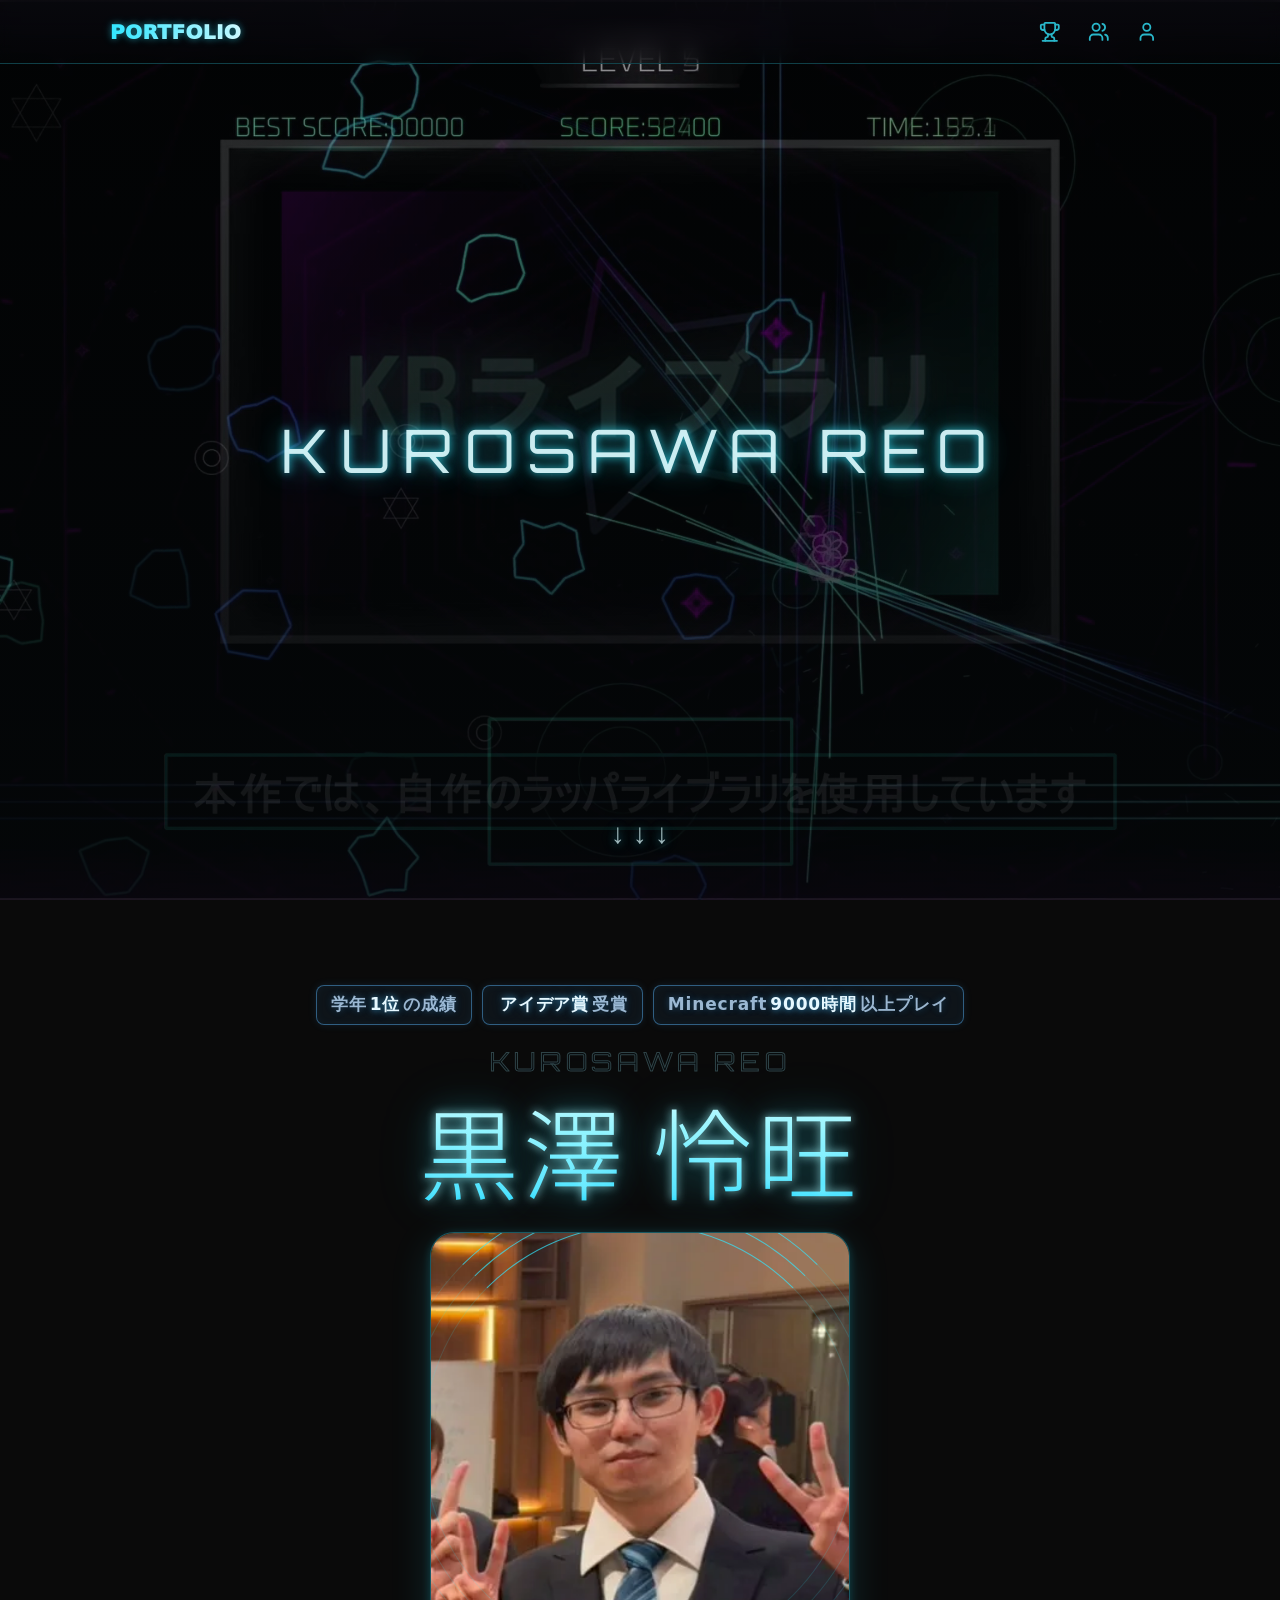
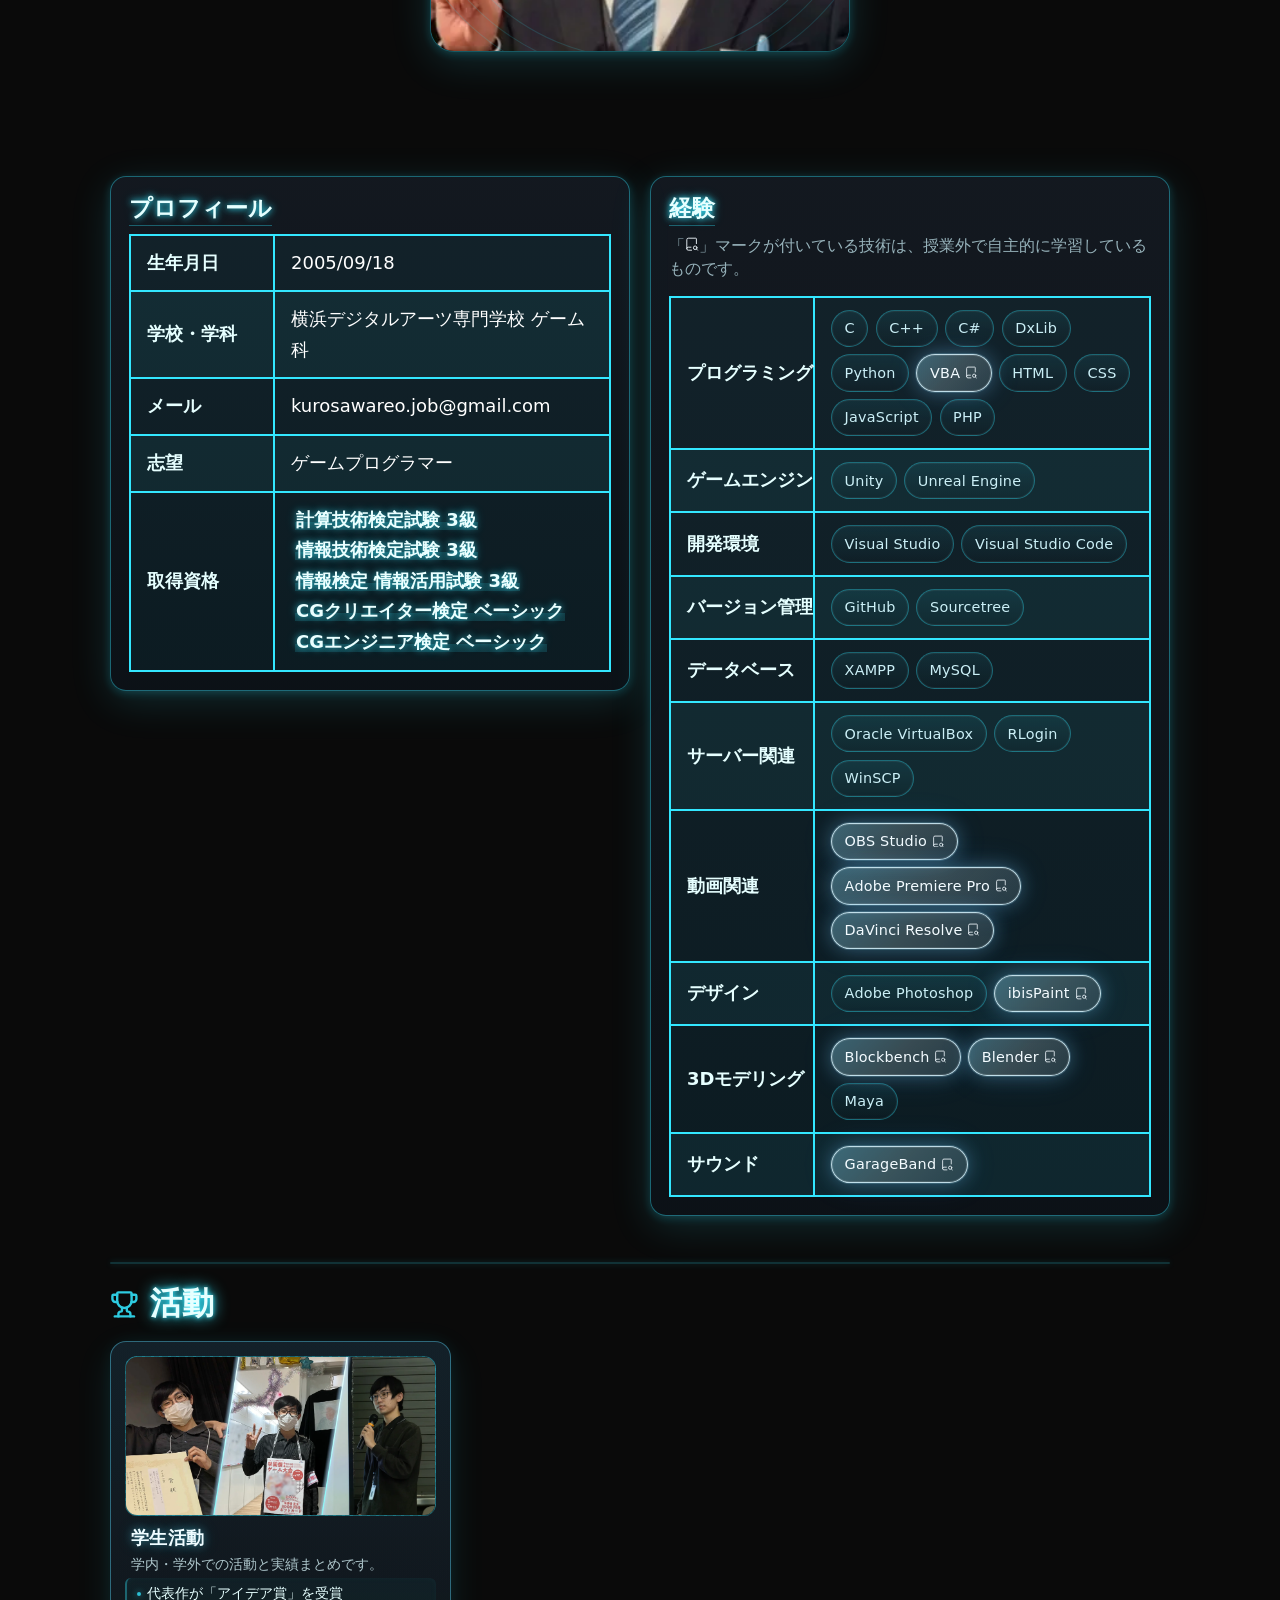
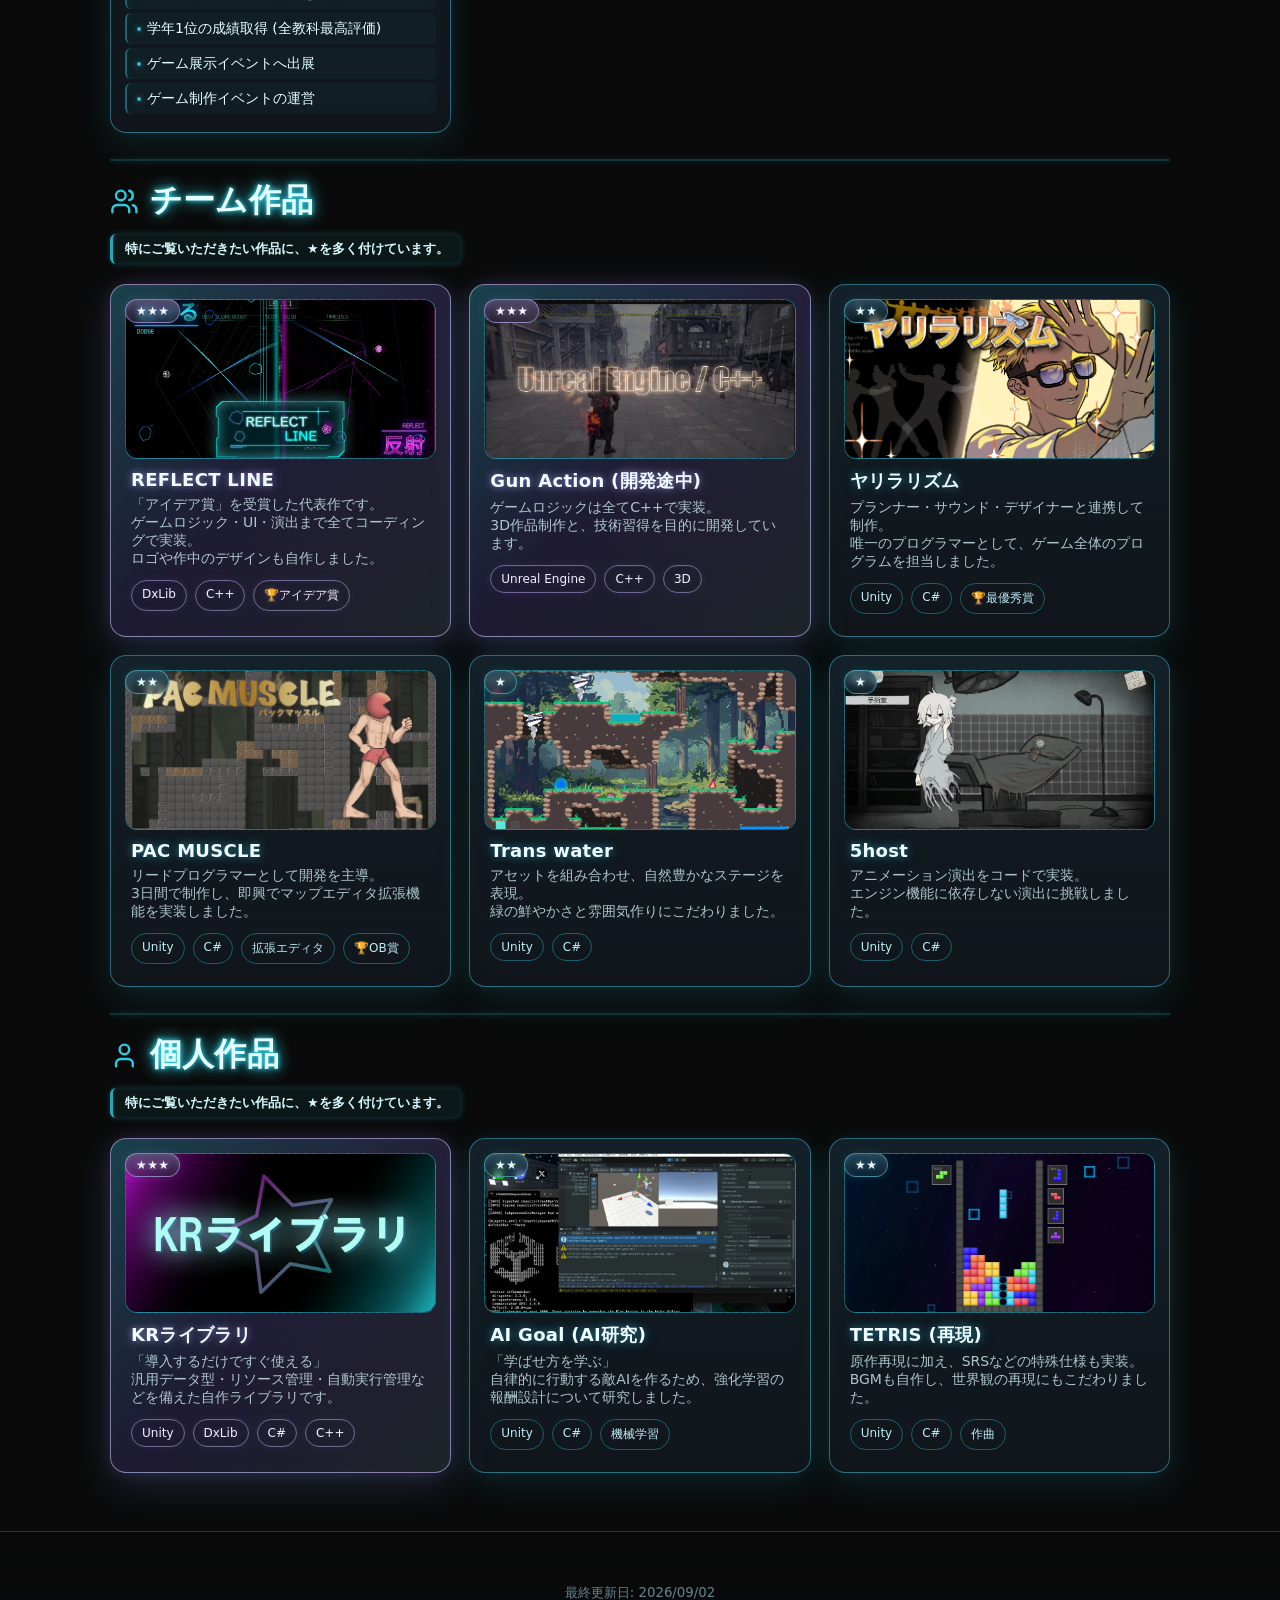
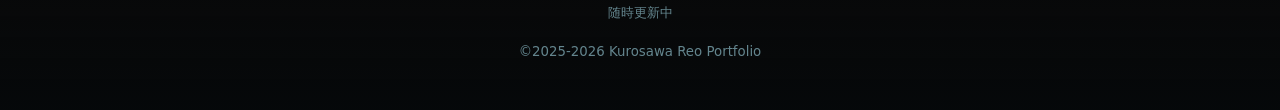
==== commit 4f63c1c0: "一部画像の更新など" ====
--- a/index.html
+++ b/index.html
@@ -397,7 +397,7 @@
           <article class="card card-3star" id="works-card-02" data-tilt>
             <span class="badge">★★★</span>
             <div class="thumb"><img src="resources/image/works/gun_action/card_image.webp"></div>
-            <h3>Gun Action (制作中)</h3>
+            <h3>Gun Action (開発途中)</h3>
             <p>
               ゲームロジックは全てC++で実装。<br>
               3D作品制作と、技術習得を目的に開発しています。
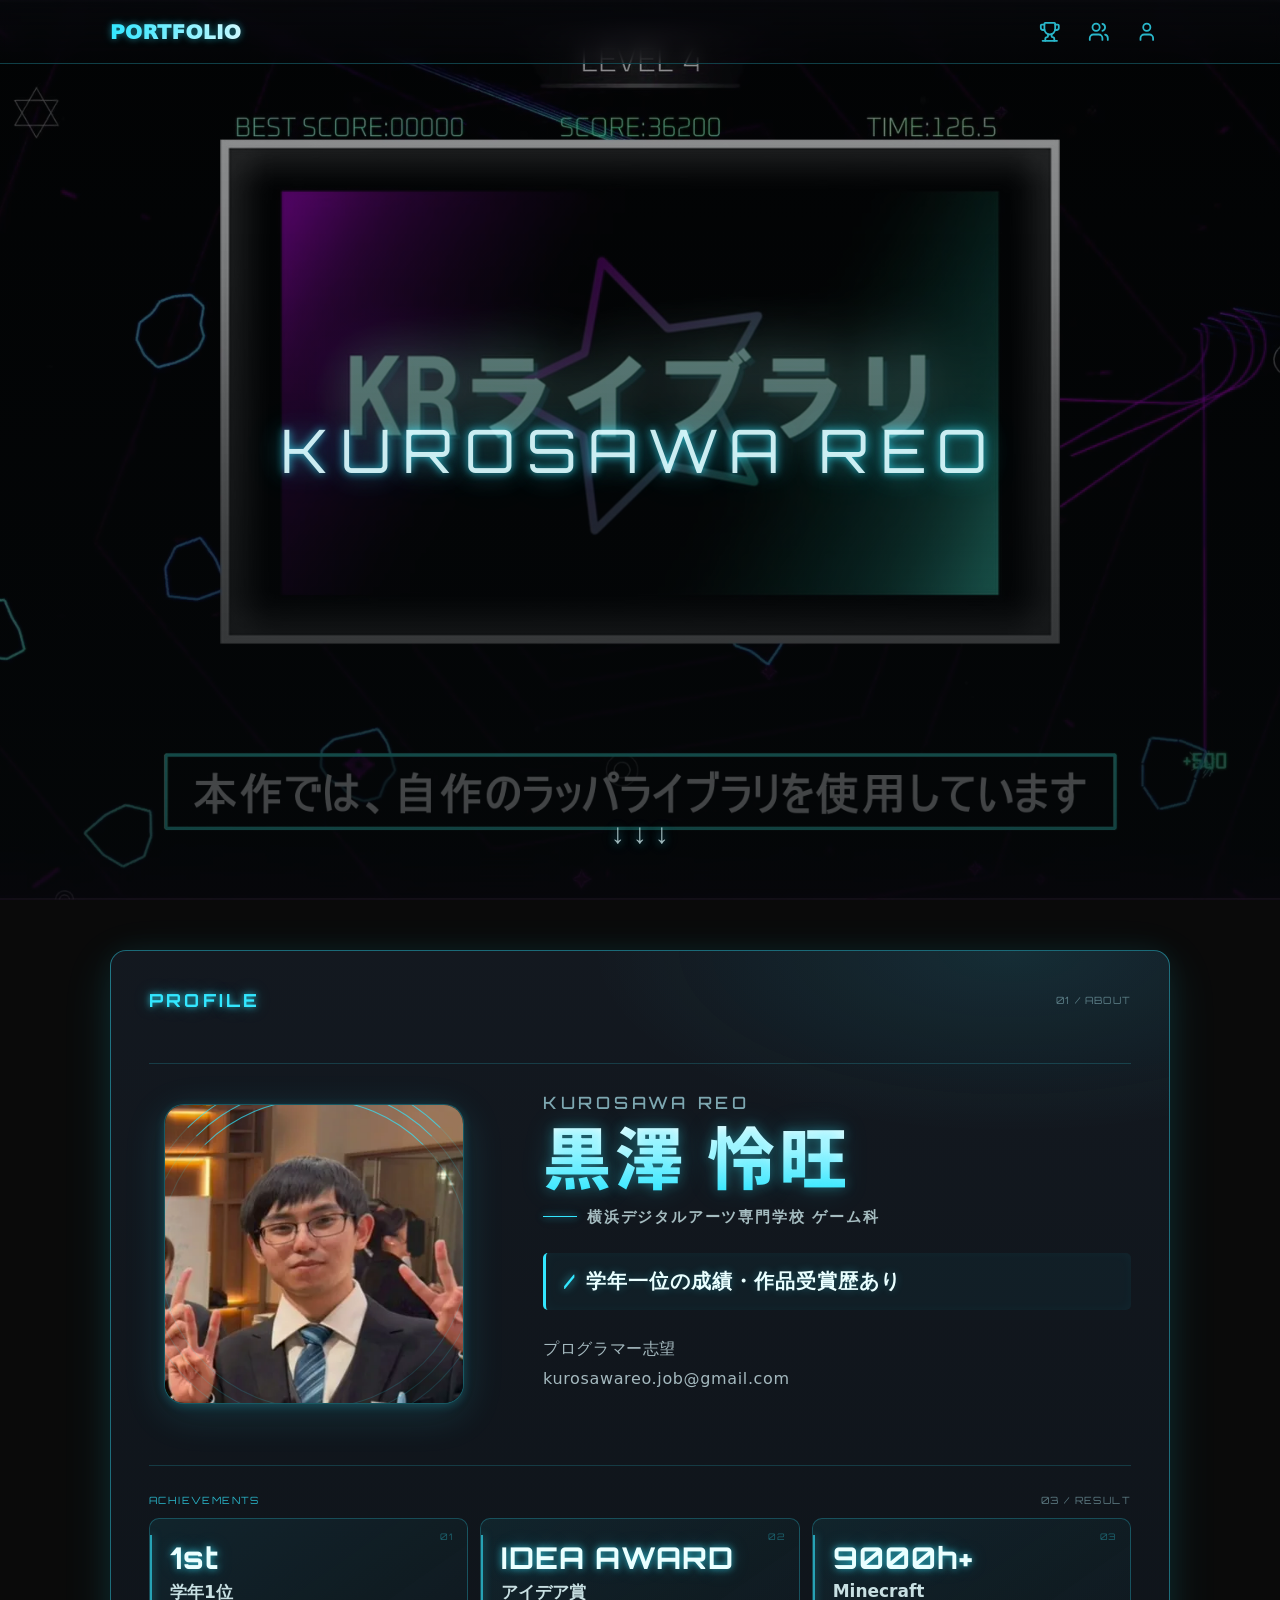
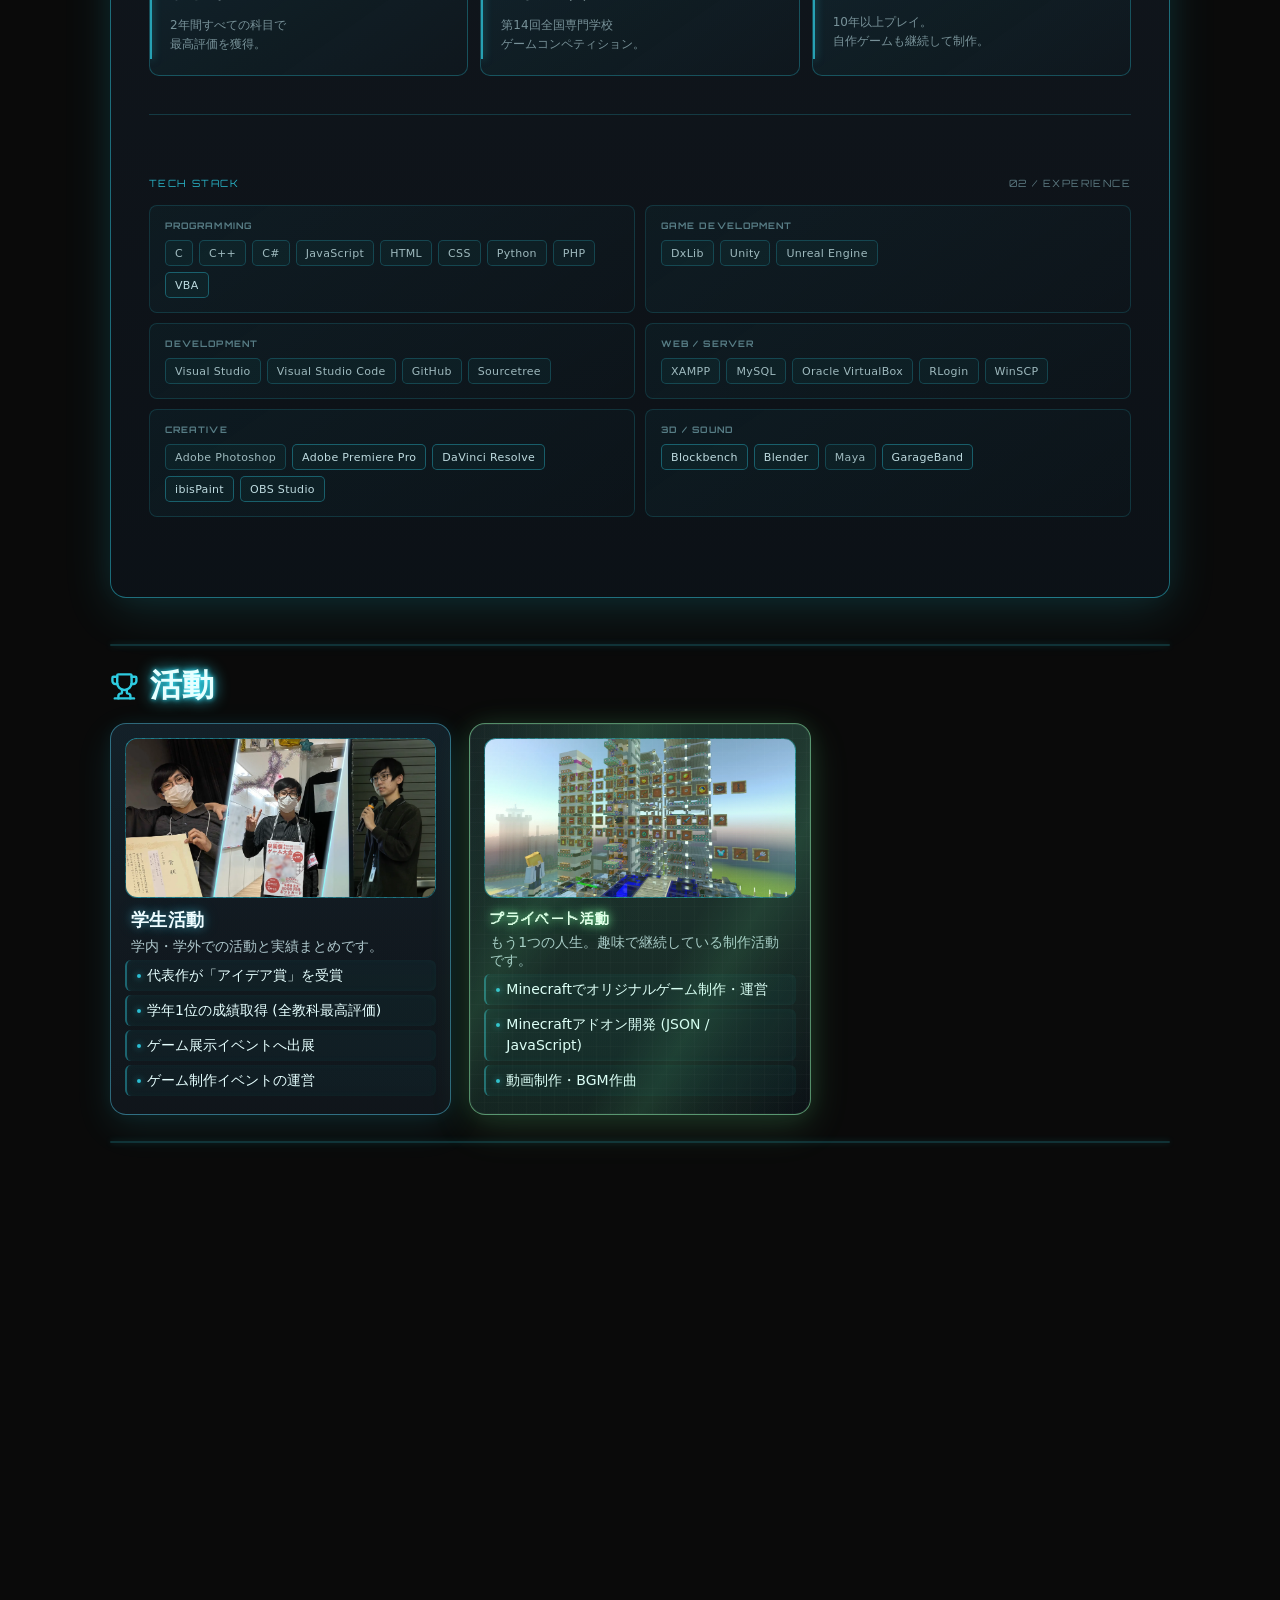
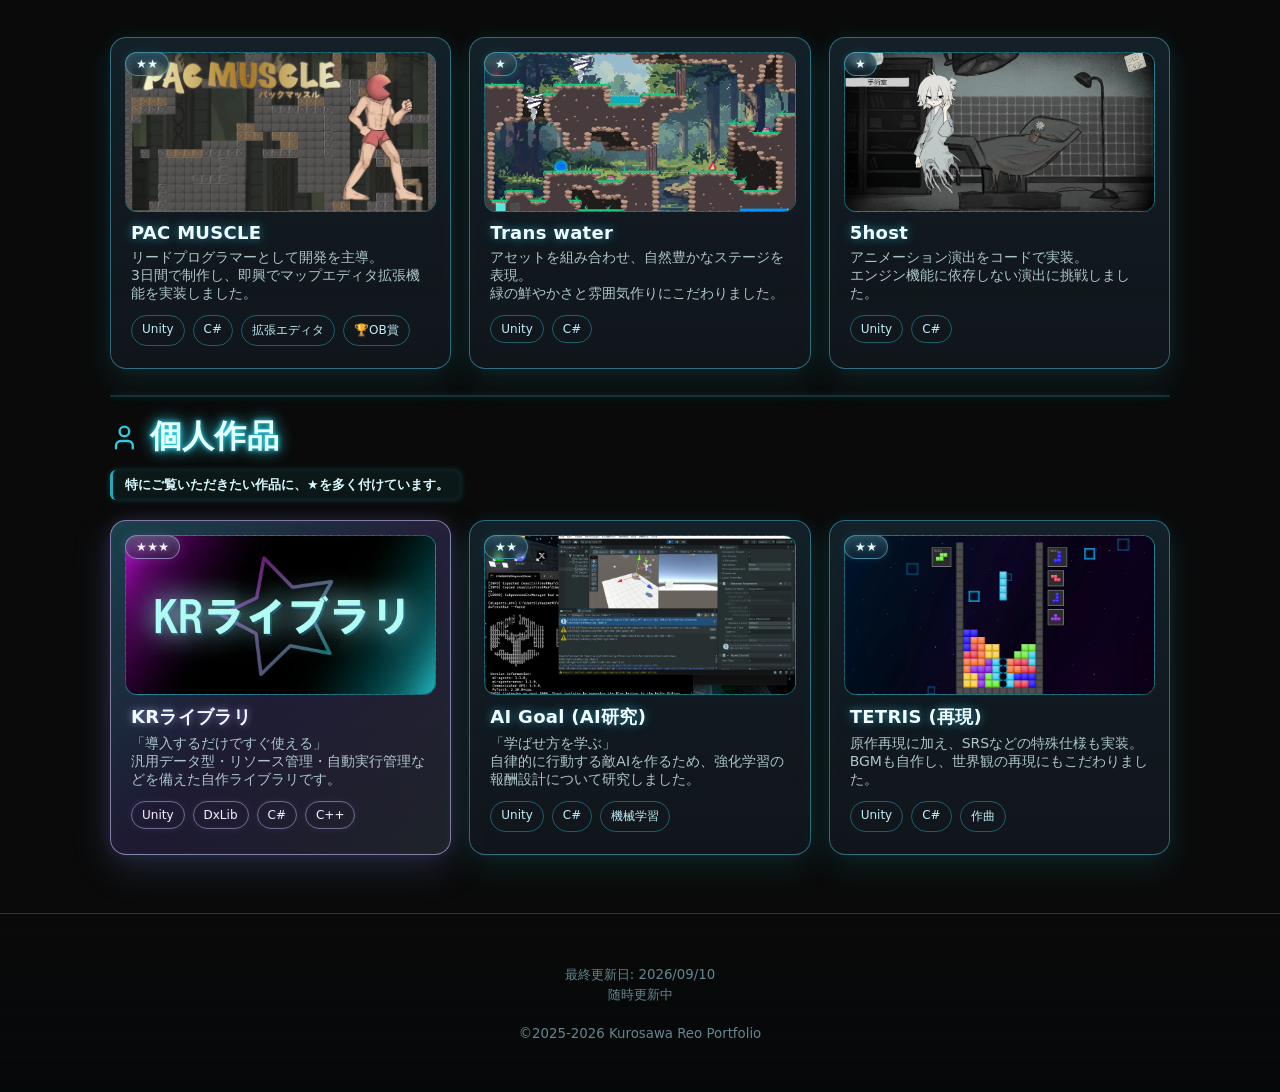
==== commit 17777846: "メインページの修正" ====
--- a/index.html
+++ b/index.html
@@ -75,236 +75,196 @@
     </div>
   </section>
 
-  <!-- 概要 -->
-  <section id="hero-main">
-    <div class="hero-inner">
-
-      <!-- 実績 -->
-      <div class="hero-achievements">
-        <div class="hero-achievement">
-          学年<strong>1位</strong>の成績
-        </div>
-        <div class="hero-achievement">
-          <strong>アイデア賞</strong>受賞
-        </div>
-        <div class="hero-achievement">
-          Minecraft<strong>9000時間</strong>以上プレイ
-        </div>
-      </div>
-      <!-- 名前 -->
-      <h1 class="hero-name">
-        <div class="hero-en">
-          <span>K</span>
-          <span>U</span>
-          <span>R</span>
-          <span>O</span>
-          <span>S</span>
-          <span>A</span>
-          <span>W</span>
-          <span>A</span>
-          <span>&nbsp;</span>
-          <span>R</span>
-          <span>E</span>
-          <span>O</span>
-        </div>
-        <div class="hero-jp">黒澤 怜旺</div>
-      </h1>
-      <!-- 画像 -->
-      <div class="avatar-wrap">
-        <div class="avatar-decoration">
-          <div class="rings"></div>
-          <div class="rings"></div>
-          <div class="rings"></div>
-        </div>
-        <img src="resources/image/face_image.webp">
-        <div class="thumb">
-          LOGO / ICON
-        </div>
-      </div>
-    </div>
-  </section>
-
   <!-- サイト本体 -->
   <main class="wrap">
 
+    <!-- プロフィール -->
     <section id="profile">
-      <div class="kr-layout_grid">
-
-        <!-- プロフィール -->
-        <div class="kr-anim_fade-in">
-          <div class="panel">
-            <div class="title-row">
-              <b class="title">プロフィール</b>
-            </div>
-            <table class="info-table">
-              <tr>
-                <td>生年月日</td>
-                <td>2005/09/18</td>
-              </tr>
-              <tr>
-                <td>学校・学科</td>
-                <td>横浜デジタルアーツ専門学校 ゲーム科</td>
-              </tr>
-              <tr>
-                <td>メール</td>
-                <td>kurosawareo.job@gmail.com</td>
-              </tr>
-              <tr>
-                <td>志望</td>
-                <td>ゲームプログラマー</td>
-              </tr>
-              <tr>
-                <td>取得資格</td>
-                <td>
-                  <span class="keyword">計算技術検定試験 3級</span><br>
-                  <span class="keyword">情報技術検定試験 3級</span><br>
-                  <span class="keyword">情報検定 情報活用試験 3級</span><br>
-                  <span class="keyword">CGクリエイター検定 ベーシック</span><br>
-                  <span class="keyword">CGエンジニア検定 ベーシック</span><br>
-                </td>
-              </tr>
-            </table>
+      <div class="profile-panel kr-anim_fade-in">
+
+        <!-- セクションヘッダー -->
+        <div class="profile-header">
+          <span class="profile-label">PROFILE</span>
+          <span class="profile-index">01 / ABOUT</span>
+        </div>
+
+        <!-- 区切り線 -->
+        <div class="profile-divider"></div>
+
+        <!-- プロフィール本体 -->
+        <div class="profile-main">
+
+          <!-- 顔写真 -->
+          <div class="profile-avatar">
+            <div class="avatar-wrap">
+              <div class="avatar-decoration">
+                <div class="rings"></div>
+                <div class="rings"></div>
+                <div class="rings"></div>
+              </div>
+
+              <img src="resources/image/face_image.webp" alt="黒澤 怜旺">
+            </div>
           </div>
-        </div>
-  
-        <!-- 経験 -->
-        <div class="kr-anim_fade-in">
-          <div class="panel">
-            <div class="title-row">
-              <b class="title">経験</b>
-            </div>
-            <p class="note-text">
-              「<svg xmlns="http://www.w3.org/2000/svg" width="0.9em" height="0.9em" viewBox="0 0 24 24" fill="none" stroke="#f3fbff" stroke-width="1.5" stroke-linecap="round" stroke-linejoin="round" class="lucide lucide-book-search-icon lucide-book-search"><path d="M11 22H5.5a1 1 0 0 1 0-5h4.501"/><path d="m21 22-1.879-1.878"/><path d="M3 19.5v-15A2.5 2.5 0 0 1 5.5 2H18a1 1 0 0 1 1 1v8"/><circle cx="17" cy="18" r="3"/></svg>」マークが付いている技術は、授業外で自主的に学習しているものです。
-            </p>
-            <table class="info-table">
-              <tr>
-                <td>プログラミング</td>
-                <td>
-                  <div class="pillbar">
-                    <span class="pill">C</span>
-                    <span class="pill">C++</span>
-                    <span class="pill">C#</span>
-                    <span class="pill">DxLib</span>
-                    <span class="pill">Python</span>
-                    <span class="pill platinum">
-                      VBA
-                      <svg xmlns="http://www.w3.org/2000/svg" width="0.9em" height="0.9em" viewBox="0 0 24 24" fill="none" stroke="#f3fbff" stroke-width="1.5" stroke-linecap="round" stroke-linejoin="round" class="lucide lucide-book-search-icon lucide-book-search"><path d="M11 22H5.5a1 1 0 0 1 0-5h4.501"/><path d="m21 22-1.879-1.878"/><path d="M3 19.5v-15A2.5 2.5 0 0 1 5.5 2H18a1 1 0 0 1 1 1v8"/><circle cx="17" cy="18" r="3"/></svg>
-                    </span>
-                    <span class="pill">HTML</span>
-                    <span class="pill">CSS</span>
-                    <span class="pill">JavaScript</span>
-                    <span class="pill">PHP</span>
-                  </div>
-                </td>
-              </tr>
-              <tr>
-                <td>ゲームエンジン</td>
-                <td>
-                  <div class="pillbar">
-                    <span class="pill">Unity</span>
-                    <span class="pill">Unreal Engine</span>
-                  </div>
-                </td>
-              </tr>
-              <tr>
-                <td>開発環境</td>
-                <td>
-                  <div class="pillbar">
-                    <span class="pill">Visual Studio</span>
-                    <span class="pill">Visual Studio Code</span>
-                  </div>
-                </td>
-              </tr>
-              <tr>
-                <td>バージョン管理</td>
-                <td>
-                  <div class="pillbar">
-                    <span class="pill">GitHub</span>
-                    <span class="pill">Sourcetree</span>
-                  </div>
-                </td>
-              </tr>
-              <tr>
-                <td>データベース</td>
-                <td>
-                  <div class="pillbar">
-                    <span class="pill">XAMPP</span>
-                    <span class="pill">MySQL</span>
-                  </div>
-                </td>
-              </tr>
-              <tr>
-                <td>サーバー関連</td>
-                <td>
-                  <div class="pillbar">
-                    <span class="pill">Oracle VirtualBox</span>
-                    <span class="pill">RLogin</span>
-                    <span class="pill">WinSCP</span>
-                  </div>
-                </td>
-              </tr>
-              <tr>
-                <td>動画関連</td>
-                <td>
-                  <div class="pillbar">
-                    <span class="pill platinum">
-                      OBS Studio
-                      <svg xmlns="http://www.w3.org/2000/svg" width="0.9em" height="0.9em" viewBox="0 0 24 24" fill="none" stroke="#f3fbff" stroke-width="1.5" stroke-linecap="round" stroke-linejoin="round" class="lucide lucide-book-search-icon lucide-book-search"><path d="M11 22H5.5a1 1 0 0 1 0-5h4.501"/><path d="m21 22-1.879-1.878"/><path d="M3 19.5v-15A2.5 2.5 0 0 1 5.5 2H18a1 1 0 0 1 1 1v8"/><circle cx="17" cy="18" r="3"/></svg>
-                    </span>
-                    <span class="pill platinum">
-                      Adobe Premiere Pro
-                      <svg xmlns="http://www.w3.org/2000/svg" width="0.9em" height="0.9em" viewBox="0 0 24 24" fill="none" stroke="#f3fbff" stroke-width="1.5" stroke-linecap="round" stroke-linejoin="round" class="lucide lucide-book-search-icon lucide-book-search"><path d="M11 22H5.5a1 1 0 0 1 0-5h4.501"/><path d="m21 22-1.879-1.878"/><path d="M3 19.5v-15A2.5 2.5 0 0 1 5.5 2H18a1 1 0 0 1 1 1v8"/><circle cx="17" cy="18" r="3"/></svg>
-                    </span>
-                    <span class="pill platinum">
-                      DaVinci Resolve
-                      <svg xmlns="http://www.w3.org/2000/svg" width="0.9em" height="0.9em" viewBox="0 0 24 24" fill="none" stroke="#f3fbff" stroke-width="1.5" stroke-linecap="round" stroke-linejoin="round" class="lucide lucide-book-search-icon lucide-book-search"><path d="M11 22H5.5a1 1 0 0 1 0-5h4.501"/><path d="m21 22-1.879-1.878"/><path d="M3 19.5v-15A2.5 2.5 0 0 1 5.5 2H18a1 1 0 0 1 1 1v8"/><circle cx="17" cy="18" r="3"/></svg>
-                    </span>
-                  </div>
-                </td>
-              </tr>
-              <tr>
-                <td>デザイン</td>
-                <td>
-                  <div class="pillbar">
-                    <span class="pill">Adobe Photoshop</span>
-                    <span class="pill platinum">
-                      ibisPaint
-                      <svg xmlns="http://www.w3.org/2000/svg" width="0.9em" height="0.9em" viewBox="0 0 24 24" fill="none" stroke="#f3fbff" stroke-width="1.5" stroke-linecap="round" stroke-linejoin="round" class="lucide lucide-book-search-icon lucide-book-search"><path d="M11 22H5.5a1 1 0 0 1 0-5h4.501"/><path d="m21 22-1.879-1.878"/><path d="M3 19.5v-15A2.5 2.5 0 0 1 5.5 2H18a1 1 0 0 1 1 1v8"/><circle cx="17" cy="18" r="3"/></svg>
-                    </span>
-                  </div>
-                </td>
-              </tr>
-              <tr>
-                <td>3Dモデリング</td>
-                <td>
-                  <div class="pillbar">
-                    <span class="pill platinum">
-                      Blockbench
-                      <svg xmlns="http://www.w3.org/2000/svg" width="0.9em" height="0.9em" viewBox="0 0 24 24" fill="none" stroke="#f3fbff" stroke-width="1.5" stroke-linecap="round" stroke-linejoin="round" class="lucide lucide-book-search-icon lucide-book-search"><path d="M11 22H5.5a1 1 0 0 1 0-5h4.501"/><path d="m21 22-1.879-1.878"/><path d="M3 19.5v-15A2.5 2.5 0 0 1 5.5 2H18a1 1 0 0 1 1 1v8"/><circle cx="17" cy="18" r="3"/></svg>
-                    </span>
-                    <span class="pill platinum">
-                      Blender
-                      <svg xmlns="http://www.w3.org/2000/svg" width="0.9em" height="0.9em" viewBox="0 0 24 24" fill="none" stroke="#f3fbff" stroke-width="1.5" stroke-linecap="round" stroke-linejoin="round" class="lucide lucide-book-search-icon lucide-book-search"><path d="M11 22H5.5a1 1 0 0 1 0-5h4.501"/><path d="m21 22-1.879-1.878"/><path d="M3 19.5v-15A2.5 2.5 0 0 1 5.5 2H18a1 1 0 0 1 1 1v8"/><circle cx="17" cy="18" r="3"/></svg>
-                    </span>
-                    <span class="pill">Maya</span>
-                  </div>
-                </td>
-              </tr>
-              <tr>
-                <td>サウンド</td>
-                <td>
-                  <div class="pillbar">
-                    <span class="pill platinum">
-                      GarageBand
-                      <svg xmlns="http://www.w3.org/2000/svg" width="0.9em" height="0.9em" viewBox="0 0 24 24" fill="none" stroke="#f3fbff" stroke-width="1.5" stroke-linecap="round" stroke-linejoin="round" class="lucide lucide-book-search-icon lucide-book-search"><path d="M11 22H5.5a1 1 0 0 1 0-5h4.501"/><path d="m21 22-1.879-1.878"/><path d="M3 19.5v-15A2.5 2.5 0 0 1 5.5 2H18a1 1 0 0 1 1 1v8"/><circle cx="17" cy="18" r="3"/></svg>
-                    </span>
-                  </div>
-                </td>
-              </tr>
-            </table>
+
+          <!-- 基本情報 -->
+          <div class="profile-info">
+
+            <div class="profile-name">
+              <span class="profile-name-en">KUROSAWA REO</span>
+              <h2>黒澤 怜旺</h2>
+            </div>
+
+            <div class="profile-role">
+              <span class="profile-role-line"></span>
+              <span>横浜デジタルアーツ専門学校 ゲーム科</span>
+            </div>
+
+            <!-- キャッチコピー -->
+            <div class="profile-message">
+              <span class="profile-message-mark">/</span>
+              <p>学年一位の成績・作品受賞歴あり</p>
+            </div>
+
+            <p class="profile-description">
+              プログラマー志望<br>
+              kurosawareo.job@gmail.com<br>
+            </p>
           </div>
         </div>
 
+        <!-- 区切り線 -->
+        <div class="profile-divider"></div>
+        
+        <!-- 実績 -->
+        <div class="profile-achievements">
+
+          <div class="profile-achievements-header">
+            <span>ACHIEVEMENTS</span>
+            <span>03 / RESULT</span>
+          </div>
+
+          <div class="profile-achievement-list">
+
+            <article class="profile-achievement">
+              <span class="profile-achievement-number">01</span>
+              <strong>1st</strong>
+              <h3>学年1位</h3>
+              <p>2年間すべての科目で<br>最高評価を獲得。</p>
+            </article>
+
+            <article class="profile-achievement">
+              <span class="profile-achievement-number">02</span>
+              <strong>IDEA AWARD</strong>
+              <h3>アイデア賞</h3>
+              <p>第14回全国専門学校<br>ゲームコンペティション。</p>
+            </article>
+
+            <article class="profile-achievement">
+              <span class="profile-achievement-number">03</span>
+              <strong>9000h+</strong>
+              <h3>Minecraft</h3>
+              <p>10年以上プレイ。<br>自作ゲームも継続して制作。</p>
+            </article>
+
+          </div>
+        </div>
+
+        <!-- 区切り線 -->
+        <div class="profile-divider"></div>
+
+        <!-- 技術・使用ツール -->
+        <div class="profile-stack">
+
+          <div class="profile-stack-header">
+            <span>TECH STACK</span>
+            <span>02 / EXPERIENCE</span>
+          </div>
+
+          <div class="profile-stack-grid">
+
+            <!-- プログラミング -->
+            <div class="profile-stack-group">
+              <span class="profile-stack-category">PROGRAMMING</span>
+
+              <div class="profile-stack-tags">
+                <span>C</span>
+                <span>C++</span>
+                <span>C#</span>
+                <span>JavaScript</span>
+                <span>HTML</span>
+                <span>CSS</span>
+                <span>Python</span>
+                <span>PHP</span>
+                <span class="self-study">VBA</span>
+              </div>
+            </div>
+
+            <!-- ゲーム開発 -->
+            <div class="profile-stack-group">
+              <span class="profile-stack-category">GAME DEVELOPMENT</span>
+
+              <div class="profile-stack-tags">
+                <span>DxLib</span>
+                <span>Unity</span>
+                <span>Unreal Engine</span>
+              </div>
+            </div>
+
+            <!-- 開発環境・管理 -->
+            <div class="profile-stack-group">
+              <span class="profile-stack-category">DEVELOPMENT</span>
+
+              <div class="profile-stack-tags">
+                <span>Visual Studio</span>
+                <span>Visual Studio Code</span>
+                <span>GitHub</span>
+                <span>Sourcetree</span>
+              </div>
+            </div>
+
+            <!-- データ・サーバー -->
+            <div class="profile-stack-group">
+              <span class="profile-stack-category">WEB / SERVER</span>
+
+              <div class="profile-stack-tags">
+                <span>XAMPP</span>
+                <span>MySQL</span>
+                <span>Oracle VirtualBox</span>
+                <span>RLogin</span>
+                <span>WinSCP</span>
+              </div>
+            </div>
+
+            <!-- デザイン・映像 -->
+            <div class="profile-stack-group">
+              <span class="profile-stack-category">CREATIVE</span>
+
+              <div class="profile-stack-tags">
+                <span>Adobe Photoshop</span>
+                <span class="self-study">Adobe Premiere Pro</span>
+                <span class="self-study">DaVinci Resolve</span>
+                <span class="self-study">ibisPaint</span>
+                <span class="self-study">OBS Studio</span>
+              </div>
+            </div>
+
+            <!-- 3D・サウンド -->
+            <div class="profile-stack-group">
+              <span class="profile-stack-category">3D / SOUND</span>
+
+              <div class="profile-stack-tags">
+                <span class="self-study">Blockbench</span>
+                <span class="self-study">Blender</span>
+                <span>Maya</span>
+                <span class="self-study">GarageBand</span>
+              </div>
+            </div>
+
+          </div>
+
+        </div>
+        
       </div>
     </section>
     
@@ -562,7 +522,7 @@
   <!-- フッター -->
   <footer>
     <small>
-      最終更新日: 2026/09/02<br>
+      最終更新日: 2026/09/10<br>
       随時更新中<br>
       <br>
       ©2025-2026 Kurosawa Reo Portfolio
--- a/css/common.css
+++ b/css/common.css
@@ -357,33 +357,6 @@
     
   transition: 0.2s;
 }
-/* プラチナカラー */
-.pill.platinum {
-  position: relative;
-
-  border: 1px solid rgba(215, 245, 255, 0.85);
-
-  background:
-    linear-gradient(
-      135deg,
-      rgba(140, 225, 255, 0.36),
-      rgba(210, 245, 255, 0.22),
-      rgba(170, 215, 240, 0.16)
-    );
-
-  color: #f3fbff;
-
-  box-shadow:
-    /* 内側ハイライト */
-    inset 0 0 0 1px rgba(255,255,255,0.12),
-
-    /* 外側の輪郭を少し強調 */
-    0 0 0 1px rgba(170,230,255,0.18),
-
-    /* 発光 */
-    0 0 18px rgba(120,210,255,0.30),
-    0 0 34px rgba(80,170,255,0.14);
-}
 
 /* ===============================
   ▼ 画像ラベル ▼
--- a/css/main_page.css
+++ b/css/main_page.css
@@ -392,6 +392,609 @@
   .hero-achievement {
     padding: 6px 11px;
     border-radius: 7px;
+  }
+}
+
+/* ===============================
+  ▼ PROFILE ▼
+================================ */
+
+/* プロフィール全体 */
+#profile {
+  padding: 10px 0 20px;
+}
+
+/* メインパネル */
+.profile-panel {
+  position: relative;
+  overflow: hidden;
+
+  padding: clamp(22px, 4vw, 38px);
+
+  background:
+    radial-gradient(
+      600px 260px at 85% 0%,
+      rgba(51,231,255,0.10),
+      transparent 70%
+    ),
+    var(--panel-back);
+
+  border: 1px solid rgba(51,231,255,0.42);
+  border-radius: var(--radius);
+
+  box-shadow:
+    0 14px 50px rgba(51,231,255,0.12),
+    0 0 30px rgba(51,231,255,0.06);
+}
+
+/* ===== ヘッダー ===== */
+
+.profile-header {
+  display: flex;
+  align-items: center;
+  justify-content: space-between;
+
+  margin-bottom: clamp(28px, 4vw, 42px);
+  padding-bottom: 10px;
+}
+
+.profile-label {
+  font-family: 'Orbitron', sans-serif;
+
+  font-size: clamp(14px, 2vw, 18px);
+  font-weight: 700;
+  letter-spacing: 0.18em;
+
+  color: var(--primary);
+
+  text-shadow:
+    0 0 6px rgba(51,231,255,0.8),
+    0 0 16px rgba(51,231,255,0.35);
+}
+
+.profile-index {
+  font-family: 'Orbitron', sans-serif;
+
+  font-size: 10px;
+  letter-spacing: 0.12em;
+
+  color: rgba(180,235,245,0.45);
+}
+
+
+/* ===== プロフィール本体 ===== */
+
+.profile-main {
+  display: grid;
+  grid-template-columns: minmax(220px, 330px) 1fr;
+  gap: clamp(28px, 5vw, 64px);
+
+  align-items: center;
+
+  margin-bottom: clamp(32px, 5vw, 48px);
+}
+
+
+/* ===== 顔写真 ===== */
+
+.profile-avatar {
+  display: flex;
+  flex-direction: column;
+  align-items: center;
+}
+
+.profile-avatar .avatar-wrap {
+  width: min(100%, 300px);
+  max-width: none;
+
+  margin: 0;
+
+  border-radius: 20px;
+}
+
+/* 写真 */
+.profile-avatar .avatar-wrap img {
+  width: 100%;
+  height: 100%;
+  object-fit: cover;
+}
+
+/* ===== 名前 ===== */
+
+.profile-info {
+  min-width: 0;
+}
+
+.profile-name {
+  margin-bottom: 14px;
+}
+
+.profile-name-en {
+  display: block;
+
+  margin-bottom: 5px;
+
+  font-family: 'Orbitron', sans-serif;
+  font-size: clamp(12px, 1.8vw, 17px);
+  font-weight: 500;
+
+  letter-spacing: 0.22em;
+
+  color: rgba(185,245,255,0.65);
+}
+
+.profile-name h2 {
+  margin: 0;
+
+  font-family: 'Noto Sans JP', sans-serif;
+  font-size: clamp(42px, 6vw, 68px);
+  font-weight: 800;
+
+  line-height: 1.1;
+  letter-spacing: 0.06em;
+
+  background:
+    linear-gradient(
+      180deg,
+      #ffffff 0%,
+      #c8faff 45%,
+      #33e7ff 100%
+    );
+
+  -webkit-background-clip: text;
+  background-clip: text;
+  color: transparent;
+
+  text-shadow:
+    0 0 12px rgba(51,231,255,0.35),
+    0 0 30px rgba(51,231,255,0.18);
+}
+
+
+/* ===== 肩書き ===== */
+
+.profile-role {
+  display: flex;
+  align-items: center;
+  gap: 10px;
+
+  margin-bottom: 26px;
+
+  font-family: 'Orbitron', sans-serif;
+  font-size: clamp(11px, 1.6vw, 15px);
+  font-weight: 700;
+
+  letter-spacing: 0.12em;
+
+  color: rgba(223,252,255,0.72);
+}
+
+.profile-role-line {
+  width: 34px;
+  height: 1px;
+
+  background: var(--primary);
+
+  box-shadow:
+    0 0 6px rgba(51,231,255,0.8),
+    0 0 12px rgba(51,231,255,0.35);
+}
+
+
+/* ===== 自己紹介 ===== */
+
+.profile-description {
+  margin: 0 0 22px;
+
+  max-width: 600px;
+
+  color: rgba(215,240,245,0.75);
+
+  font-size: clamp(13px, 1.7vw, 16px);
+  line-height: 1.9;
+  letter-spacing: 0.04em;
+}
+
+/* ===============================
+  ▼ PROFILE DIVIDER ▼
+================================ */
+
+/* セクション区切り線 */
+.profile-divider {
+  width: 100%;
+  height: 1px;
+
+  margin: 28px 0;
+
+  background: rgba(51,231,255,0.18);
+}
+
+/* ===============================
+  ▼ TECH STACK ▼
+================================ */
+
+/* 技術ブロック全体 */
+.profile-stack {
+  margin-top: clamp(28px, 4vw, 40px);
+  margin-bottom: clamp(30px, 4vw, 42px);
+  padding-top: 22px;
+}
+
+/* ヘッダー */
+.profile-stack-header {
+  display: flex;
+  justify-content: space-between;
+  align-items: center;
+
+  margin-bottom: 16px;
+
+  font-family: 'Orbitron', sans-serif;
+  font-size: 10px;
+  letter-spacing: 0.14em;
+
+  color: rgba(180,235,245,0.48);
+}
+
+.profile-stack-header span:first-child {
+  color: rgba(51,231,255,0.75);
+}
+
+/* 技術カテゴリをグリッド化 */
+.profile-stack-grid {
+  display: grid;
+  grid-template-columns: repeat(2, minmax(0, 1fr));
+  gap: 10px;
+}
+
+/* 各カテゴリ */
+.profile-stack-group {
+  padding: 14px 15px;
+
+  background:
+    linear-gradient(
+      145deg,
+      rgba(51,231,255,0.045),
+      rgba(51,231,255,0.012)
+    );
+
+  border: 1px solid rgba(51,231,255,0.14);
+  border-radius: 8px;
+}
+
+/* カテゴリ名 */
+.profile-stack-category {
+  display: block;
+
+  margin-bottom: 9px;
+
+  font-family: 'Orbitron', sans-serif;
+  font-size: 9px;
+  font-weight: 700;
+  letter-spacing: 0.12em;
+
+  color: rgba(170,235,245,0.48);
+}
+
+/* タグ */
+.profile-stack-tags {
+  display: flex;
+  flex-wrap: wrap;
+  gap: 6px;
+}
+
+.profile-stack-tags span {
+  display: inline-flex;
+  align-items: center;
+
+  min-height: 26px;
+  padding: 4px 9px;
+
+  border: 1px solid rgba(51,231,255,0.20);
+  border-radius: 5px;
+
+  background: rgba(51,231,255,0.035);
+
+  font-size: 11px;
+  font-weight: 500;
+  letter-spacing: 0.03em;
+
+  color: rgba(215,245,250,0.72);
+
+  transition:
+    border-color 160ms ease,
+    background 160ms ease,
+    transform 160ms ease;
+}
+
+/* 自主学習 */
+.profile-stack-tags span.self-study {
+  border-color: rgba(51,231,255,0.32);
+  color: rgba(220,250,255,0.86);
+}
+
+/* ホバー */
+.profile-stack-tags span:hover {
+  border-color: rgba(51,231,255,0.48);
+  background: rgba(51,231,255,0.07);
+
+  transform: translateY(-1px);
+}
+
+/* 自主学習マーク */
+.self-study-mark {
+  color: rgba(51,231,255,0.75);
+  font-size: 8px;
+}
+
+/* ===============================
+  ▼ ACHIEVEMENTS ▼
+================================ */
+
+.profile-achievements {
+  margin-bottom: clamp(28px, 4vw, 38px);
+}
+
+/* 実績ヘッダー */
+.profile-achievements-header {
+  display: flex;
+  justify-content: space-between;
+  align-items: center;
+
+  margin-bottom: 12px;
+
+  font-family: 'Orbitron', sans-serif;
+  font-size: 10px;
+  letter-spacing: 0.14em;
+
+  color: rgba(180,235,245,0.48);
+}
+
+.profile-achievements-header span:first-child {
+  color: rgba(51,231,255,0.75);
+}
+
+
+/* 実績3枚 */
+.profile-achievement-list {
+  display: grid;
+  grid-template-columns: repeat(3, 1fr);
+
+  gap: 12px;
+}
+
+
+/* 実績カード */
+.profile-achievement {
+  position: relative;
+
+  min-height: 145px;
+
+  padding: 20px;
+
+  background:
+    linear-gradient(
+      145deg,
+      rgba(51,231,255,0.08),
+      rgba(51,231,255,0.015)
+    );
+
+  border: 1px solid rgba(51,231,255,0.25);
+  border-radius: 10px;
+
+  overflow: hidden;
+
+  transition:
+    transform 180ms ease,
+    border-color 180ms ease,
+    box-shadow 180ms ease;
+}
+
+/* 番号 */
+.profile-achievement-number {
+  position: absolute;
+  top: 12px;
+  right: 14px;
+
+  font-family: 'Orbitron', sans-serif;
+  font-size: 9px;
+  letter-spacing: 0.08em;
+
+  color: rgba(51,231,255,0.35);
+}
+
+
+/* 大きな実績 */
+.profile-achievement strong {
+  display: block;
+
+  margin-bottom: 5px;
+
+  font-family: 'Orbitron', sans-serif;
+  font-size: clamp(20px, 3vw, 30px);
+  font-weight: 700;
+
+  letter-spacing: 0.04em;
+
+  color: #eaffff;
+
+  text-shadow:
+    0 0 7px rgba(51,231,255,0.7),
+    0 0 18px rgba(51,231,255,0.25);
+}
+
+
+/* 実績タイトル */
+.profile-achievement h3 {
+  margin: 0 0 12px;
+
+  font-size: clamp(14px, 1.8vw, 17px);
+  font-weight: 700;
+
+  color: rgba(225,250,253,0.88);
+}
+
+
+/* 説明 */
+.profile-achievement p {
+  margin: 0;
+
+  color: rgba(195,230,236,0.58);
+
+  font-size: 12px;
+  line-height: 1.65;
+}
+
+
+/* 左端アクセント */
+.profile-achievement::before {
+  content: "";
+
+  position: absolute;
+  left: 0;
+  top: 16px;
+  bottom: 16px;
+
+  width: 2px;
+
+  background: rgba(51,231,255,0.65);
+
+  box-shadow:
+    0 0 8px rgba(51,231,255,0.55);
+}
+
+
+/* ホバー */
+.profile-achievement:hover {
+  transform: translateY(-2px);
+
+  border-color: rgba(51,231,255,0.55);
+
+  box-shadow:
+    0 10px 30px rgba(51,231,255,0.12),
+    0 0 18px rgba(51,231,255,0.06);
+}
+
+/* ===============================
+  ▼ MESSAGE ▼
+================================ */
+
+.profile-message {
+  display: flex;
+  align-items: center;
+  gap: 12px;
+
+  margin-bottom: 24px;
+  padding: 15px 18px;
+
+  background: rgba(51,231,255,0.045);
+
+  border-left: 3px solid var(--primary);
+  border-radius: 5px;
+
+  box-shadow:
+    inset 0 0 12px rgba(51,231,255,0.04);
+}
+
+.profile-message-mark {
+  font-family: 'Orbitron', sans-serif;
+  font-size: 20px;
+  font-weight: 700;
+
+  color: var(--primary);
+
+  text-shadow:
+    0 0 8px rgba(51,231,255,0.8);
+}
+
+.profile-message p {
+  margin: 0;
+
+  font-size: clamp(15px, 2.2vw, 20px);
+  font-weight: 700;
+  letter-spacing: 0.05em;
+
+  color: #eaffff;
+
+  text-shadow:
+    0 0 8px rgba(51,231,255,0.28);
+}
+
+/* ===============================
+  ▼ TABLET / MOBILE ▼
+================================ */
+
+@media (max-width: 800px) {
+
+  .profile-main {
+    grid-template-columns: 220px 1fr;
+    gap: 28px;
+  }
+
+  .profile-name h2 {
+    font-size: clamp(36px, 6vw, 52px);
+  }
+
+  .profile-achievement {
+    padding: 17px;
+  }
+}
+
+
+@media (max-width: 650px) {
+
+  /* 写真とプロフィールを縦並び */
+  .profile-main {
+    grid-template-columns: 1fr;
+    gap: 24px;
+
+    text-align: center;
+  }
+
+  .profile-avatar .avatar-wrap {
+    width: min(70vw, 280px);
+  }
+
+  .profile-info {
+    display: flex;
+    flex-direction: column;
+    align-items: center;
+  }
+
+  .profile-role {
+    justify-content: center;
+  }
+
+  .profile-description {
+    text-align: center;
+  }
+
+  .profile-tags {
+    justify-content: center;
+  }
+
+  /* 実績を1列 */
+  .profile-achievement-list {
+    grid-template-columns: 1fr;
+  }
+
+  .profile-achievement {
+    min-height: auto;
+  }
+}
+
+
+@media (max-width: 420px) {
+
+  .profile-panel {
+    padding: 20px 16px;
+  }
+
+  .profile-name h2 {
+    font-size: clamp(34px, 11vw, 48px);
+  }
+
+  .profile-avatar .avatar-wrap {
+    width: min(75vw, 260px);
   }
 }
 
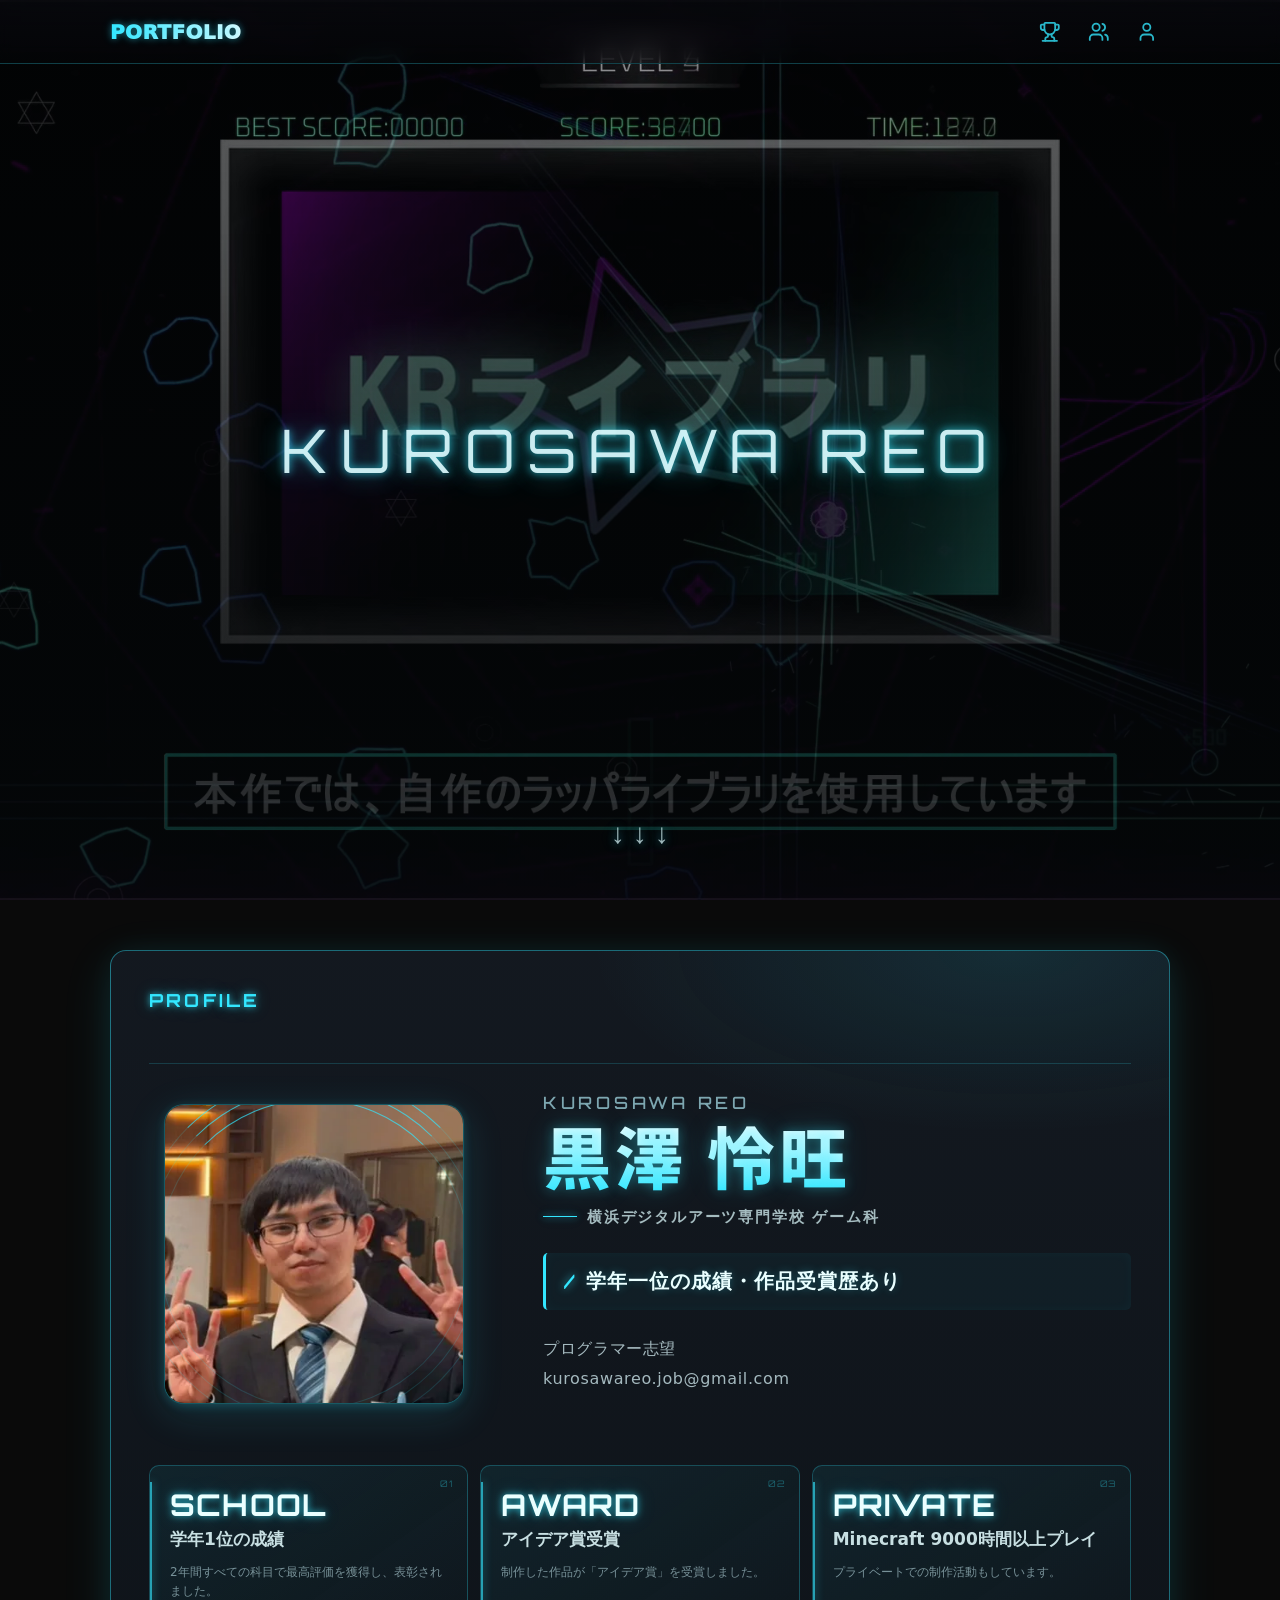
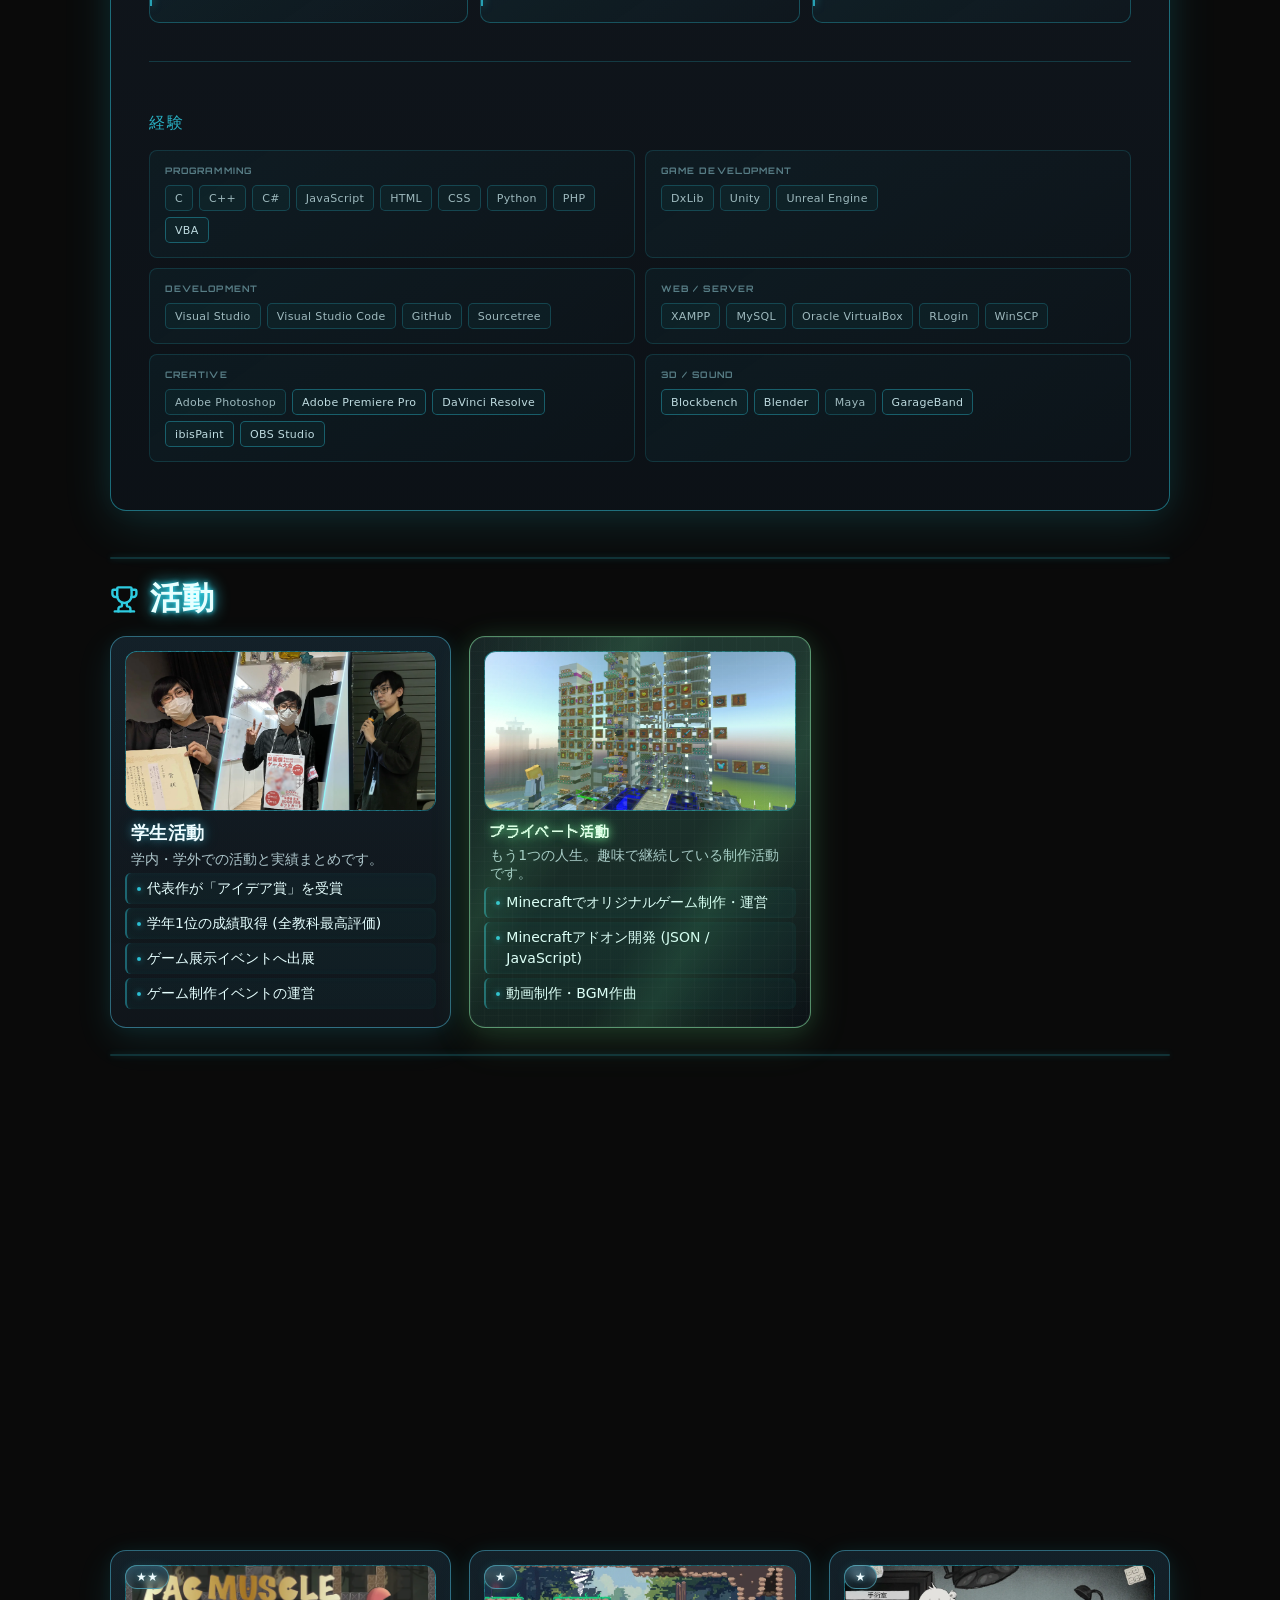
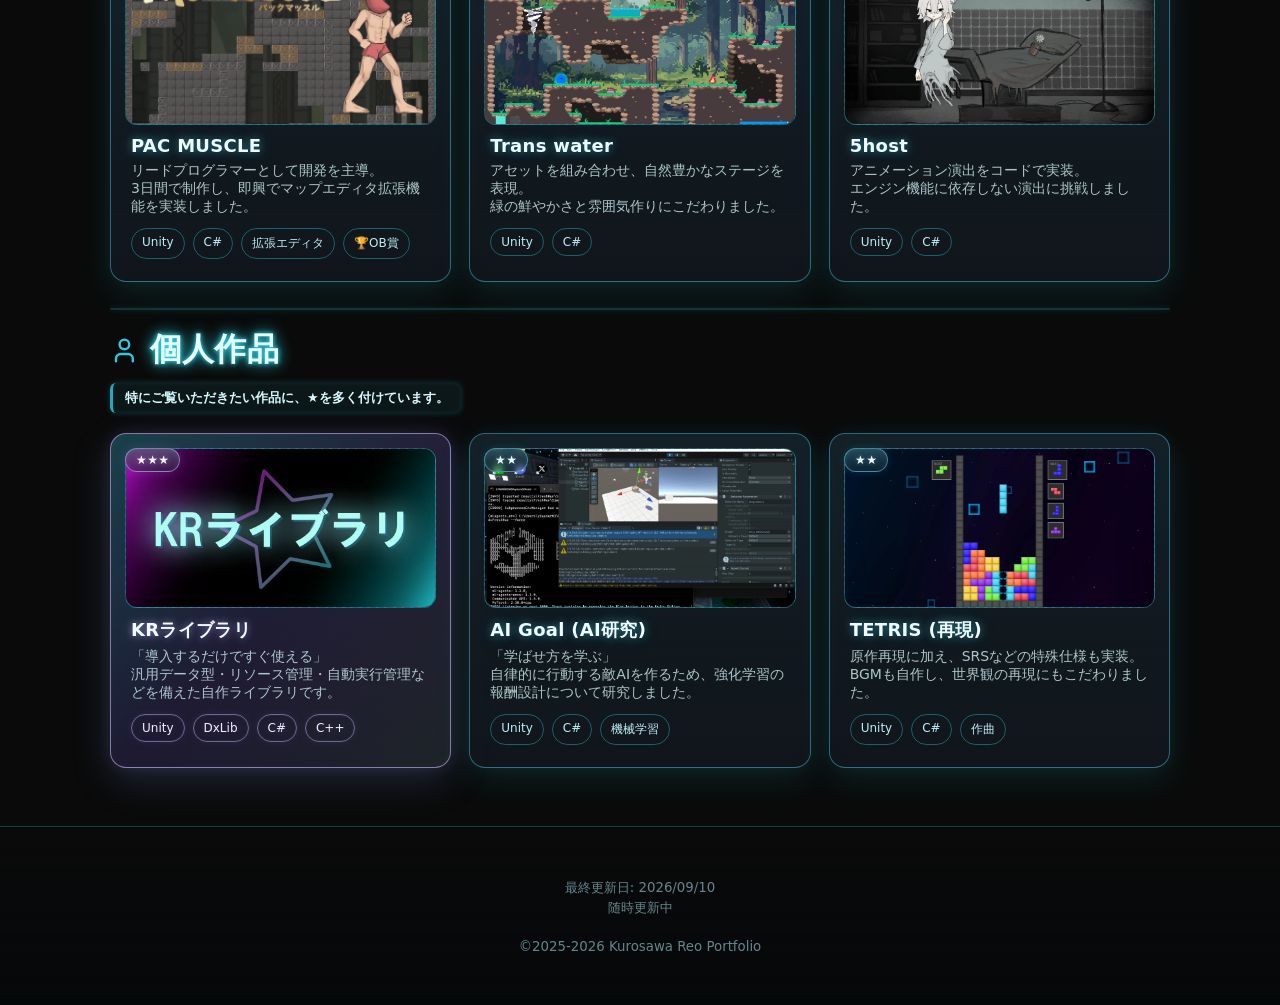
==== commit b684aece: "メインページレイアウト修正" ====
--- a/index.html
+++ b/index.html
@@ -85,7 +85,6 @@
         <!-- セクションヘッダー -->
         <div class="profile-header">
           <span class="profile-label">PROFILE</span>
-          <span class="profile-index">01 / ABOUT</span>
         </div>
 
         <!-- 区切り線 -->
@@ -133,52 +132,43 @@
           </div>
         </div>
 
+        <!-- 実績 -->
+        <div class="profile-achievements">
+
+          <div class="profile-achievement-list">
+
+            <article class="profile-achievement">
+              <span class="profile-achievement-number">01</span>
+              <strong>SCHOOL</strong>
+              <h3>学年1位の成績</h3>
+              <p>2年間すべての科目で最高評価を獲得し、表彰されました。</p>
+            </article>
+
+            <article class="profile-achievement">
+              <span class="profile-achievement-number">02</span>
+              <strong>AWARD</strong>
+              <h3>アイデア賞受賞</h3>
+              <p>制作した作品が「アイデア賞」を受賞しました。</p>
+            </article>
+
+            <article class="profile-achievement">
+              <span class="profile-achievement-number">03</span>
+              <strong>PRIVATE</strong>
+              <h3>Minecraft 9000時間以上プレイ</h3>
+              <p>プライベートでの制作活動もしています。</p>
+            </article>
+
+          </div>
+        </div>
+
         <!-- 区切り線 -->
         <div class="profile-divider"></div>
-        
-        <!-- 実績 -->
-        <div class="profile-achievements">
-
-          <div class="profile-achievements-header">
-            <span>ACHIEVEMENTS</span>
-            <span>03 / RESULT</span>
-          </div>
-
-          <div class="profile-achievement-list">
-
-            <article class="profile-achievement">
-              <span class="profile-achievement-number">01</span>
-              <strong>1st</strong>
-              <h3>学年1位</h3>
-              <p>2年間すべての科目で<br>最高評価を獲得。</p>
-            </article>
-
-            <article class="profile-achievement">
-              <span class="profile-achievement-number">02</span>
-              <strong>IDEA AWARD</strong>
-              <h3>アイデア賞</h3>
-              <p>第14回全国専門学校<br>ゲームコンペティション。</p>
-            </article>
-
-            <article class="profile-achievement">
-              <span class="profile-achievement-number">03</span>
-              <strong>9000h+</strong>
-              <h3>Minecraft</h3>
-              <p>10年以上プレイ。<br>自作ゲームも継続して制作。</p>
-            </article>
-
-          </div>
-        </div>
-
-        <!-- 区切り線 -->
-        <div class="profile-divider"></div>
 
         <!-- 技術・使用ツール -->
         <div class="profile-stack">
 
           <div class="profile-stack-header">
-            <span>TECH STACK</span>
-            <span>02 / EXPERIENCE</span>
+            <span>経験</span>
           </div>
 
           <div class="profile-stack-grid">
--- a/css/main_page.css
+++ b/css/main_page.css
@@ -604,7 +604,7 @@
   width: 100%;
   height: 1px;
 
-  margin: 28px 0;
+  margin: 0px 0 28px 0;
 
   background: rgba(51,231,255,0.18);
 }
@@ -615,8 +615,8 @@
 
 /* 技術ブロック全体 */
 .profile-stack {
-  margin-top: clamp(28px, 4vw, 40px);
-  margin-bottom: clamp(30px, 4vw, 42px);
+  margin-top: 10px;
+  margin-bottom: 10px;
   padding-top: 22px;
 }
 
@@ -629,13 +629,9 @@
   margin-bottom: 16px;
 
   font-family: 'Orbitron', sans-serif;
-  font-size: 10px;
+  font-size: 16px;
   letter-spacing: 0.14em;
 
-  color: rgba(180,235,245,0.48);
-}
-
-.profile-stack-header span:first-child {
   color: rgba(51,231,255,0.75);
 }
 
@@ -733,26 +729,6 @@
 .profile-achievements {
   margin-bottom: clamp(28px, 4vw, 38px);
 }
-
-/* 実績ヘッダー */
-.profile-achievements-header {
-  display: flex;
-  justify-content: space-between;
-  align-items: center;
-
-  margin-bottom: 12px;
-
-  font-family: 'Orbitron', sans-serif;
-  font-size: 10px;
-  letter-spacing: 0.14em;
-
-  color: rgba(180,235,245,0.48);
-}
-
-.profile-achievements-header span:first-child {
-  color: rgba(51,231,255,0.75);
-}
-
 
 /* 実績3枚 */
 .profile-achievement-list {
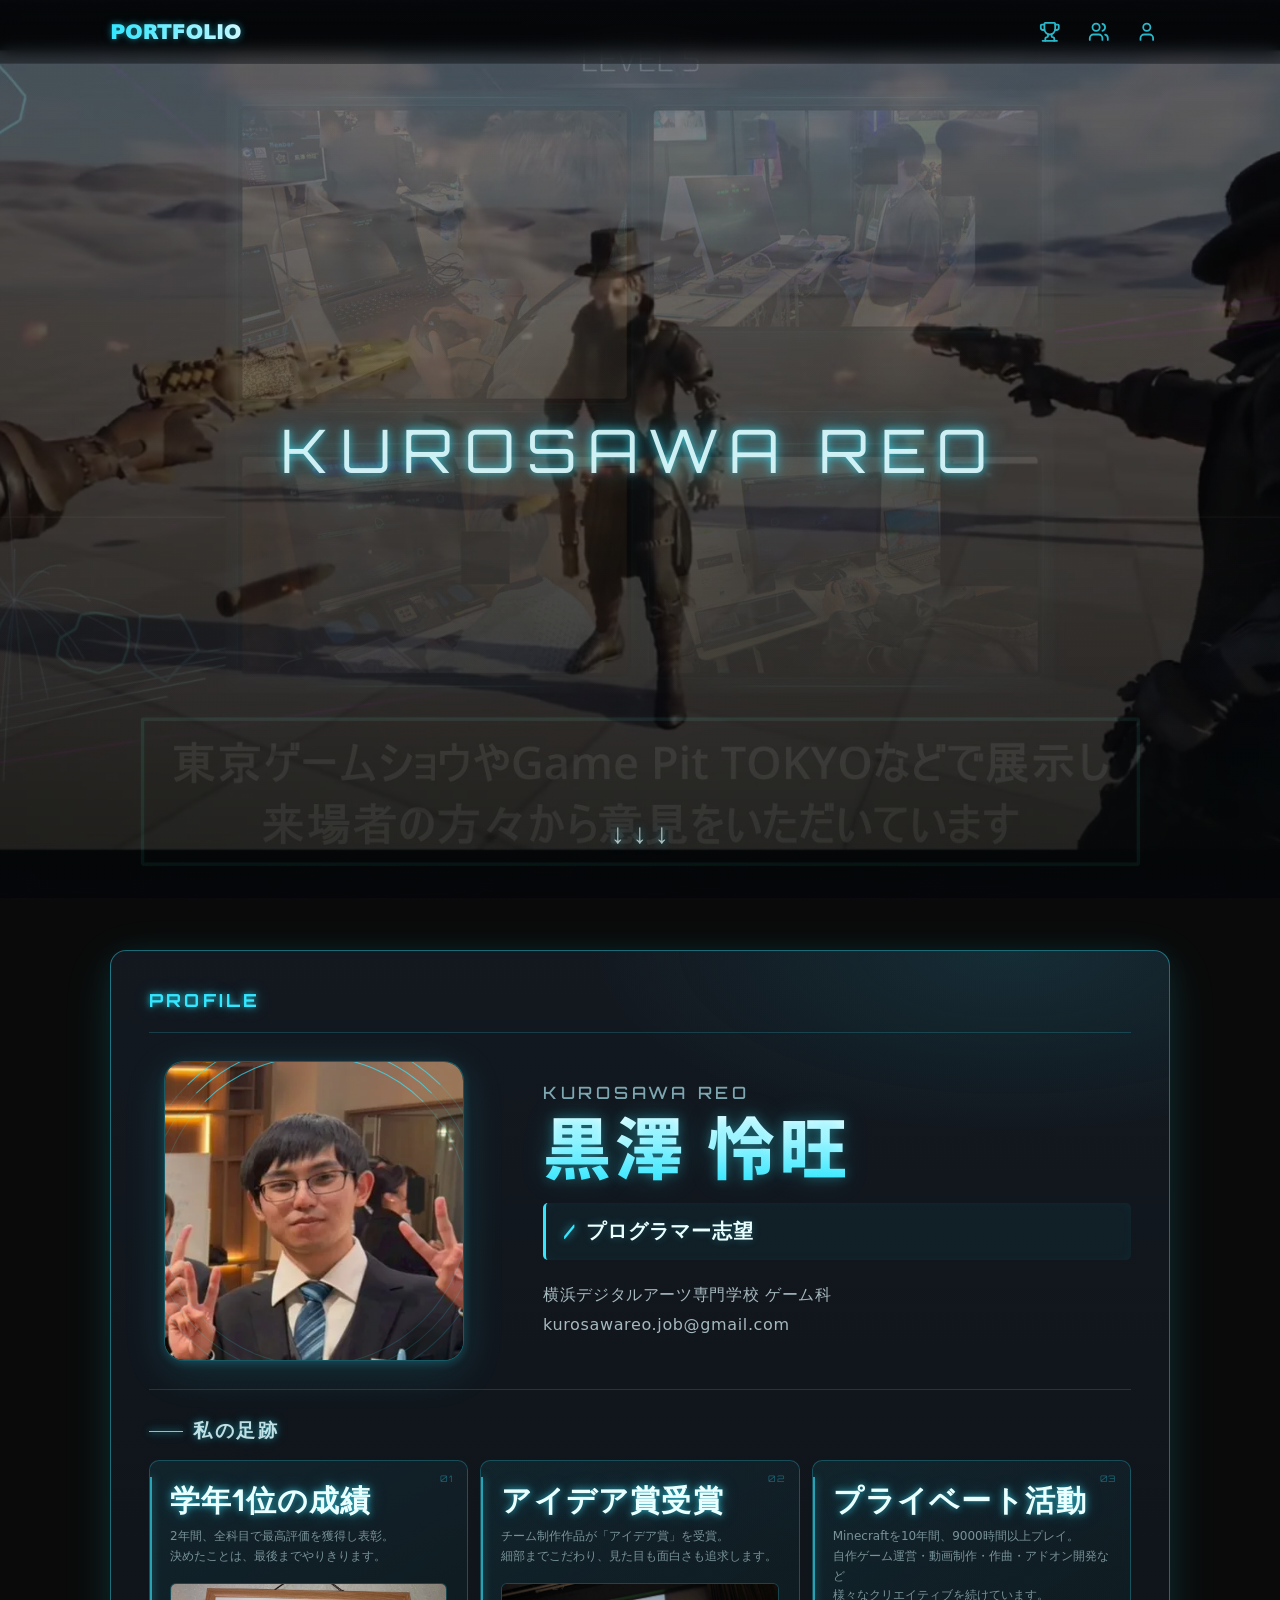
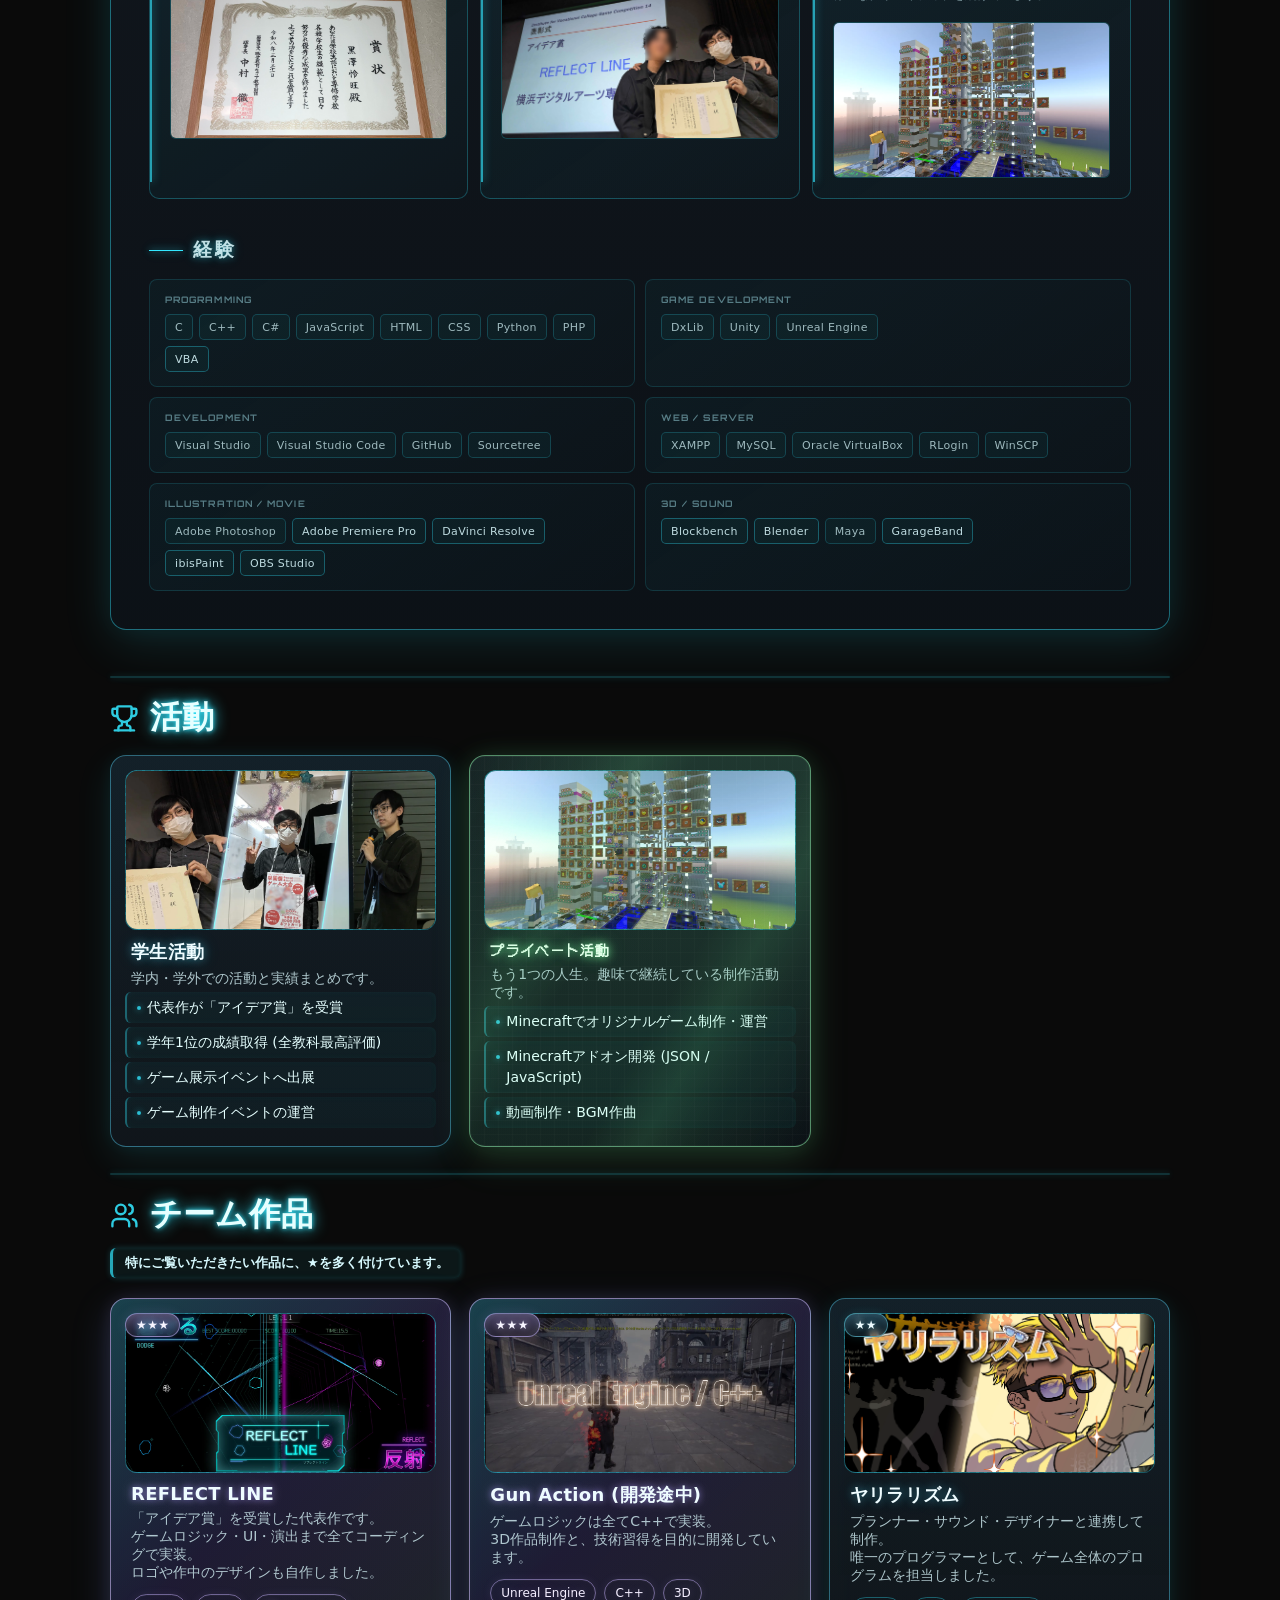
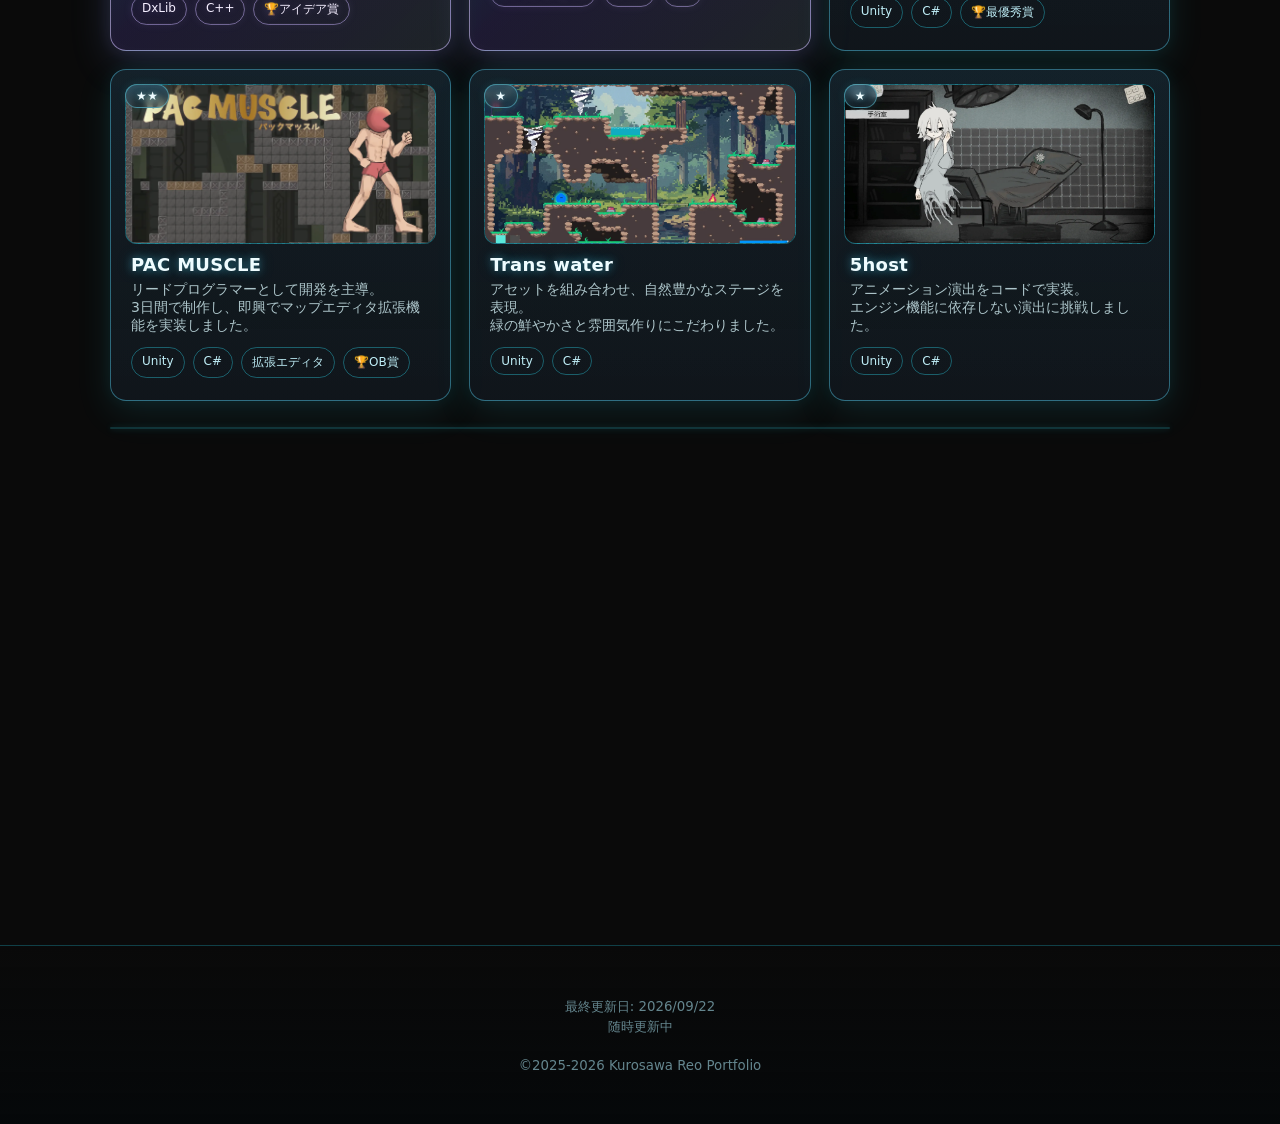
==== commit 2790f2c2: "メインページのプロフィールを整理" ====
--- a/index.html
+++ b/index.html
@@ -5,7 +5,7 @@
   <meta name="viewport" content="width=device-width, initial-scale=1" />
 
   <title>Portfolio | Kurosawa Reo</title>
-  <meta name="description" content="「全てのクリエイティブは私の味方」学年1位の成績取得・作品受賞歴あり" />
+  <meta name="description" content="私が歩んできた道をご案内します。"/>
 
   <!-- font導入 -->
   <link href="https://fonts.googleapis.com/css2?family=Press+Start+2P&family=DotGothic16&display=swap" rel="stylesheet">
@@ -50,10 +50,10 @@
   </header>
 
   <!-- ファーストビュー動画 -->
-  <section class="hero-video">
+  <section class="top-video">
     <!-- 動画 -->
     <video
-      class="hero-video-content intro-load"
+      class="top-video-content intro-load"
       autoplay
       muted
       loop
@@ -62,13 +62,13 @@
       <source src="resources/movie/hero-top.webm" type="video/webm">
     </video>
     <!-- 動画の上に薄いオーバーレイ -->
-    <div class="hero-video-overlay"></div>
+    <div class="top-video-overlay"></div>
     <!-- 動画上に置く文字 -->
-    <div class="hero-video-text">
+    <div class="top-video-text">
       <span>KUROSAWA REO</span>
     </div>
     <!-- スクロールヒント -->
-    <div class="hero-video-scroll">
+    <div class="top-video-scroll">
       <span>
         ↓ ↓ ↓
       </span>
@@ -102,7 +102,7 @@
                 <div class="rings"></div>
               </div>
 
-              <img src="resources/image/face_image.webp" alt="黒澤 怜旺">
+              <img src="resources/image/profile/face_image.webp" alt="黒澤 怜旺">
             </div>
           </div>
 
@@ -114,60 +114,89 @@
               <h2>黒澤 怜旺</h2>
             </div>
 
-            <div class="profile-role">
-              <span class="profile-role-line"></span>
-              <span>横浜デジタルアーツ専門学校 ゲーム科</span>
-            </div>
-
-            <!-- キャッチコピー -->
             <div class="profile-message">
               <span class="profile-message-mark">/</span>
-              <p>学年一位の成績・作品受賞歴あり</p>
+              <p>プログラマー志望</p>
             </div>
 
             <p class="profile-description">
-              プログラマー志望<br>
+              横浜デジタルアーツ専門学校 ゲーム科<br>
               kurosawareo.job@gmail.com<br>
             </p>
-          </div>
-        </div>
-
-        <!-- 実績 -->
-        <div class="profile-achievements">
-
-          <div class="profile-achievement-list">
-
-            <article class="profile-achievement">
-              <span class="profile-achievement-number">01</span>
-              <strong>SCHOOL</strong>
-              <h3>学年1位の成績</h3>
-              <p>2年間すべての科目で最高評価を獲得し、表彰されました。</p>
-            </article>
-
-            <article class="profile-achievement">
-              <span class="profile-achievement-number">02</span>
-              <strong>AWARD</strong>
-              <h3>アイデア賞受賞</h3>
-              <p>制作した作品が「アイデア賞」を受賞しました。</p>
-            </article>
-
-            <article class="profile-achievement">
-              <span class="profile-achievement-number">03</span>
-              <strong>PRIVATE</strong>
-              <h3>Minecraft 9000時間以上プレイ</h3>
-              <p>プライベートでの制作活動もしています。</p>
-            </article>
-
           </div>
         </div>
 
         <!-- 区切り線 -->
         <div class="profile-divider"></div>
 
+        <!-- アピールポイント -->
+        <div class="profile-appeal">
+
+          <div class="profile-section-header">
+            <span>私の足跡</span>
+          </div>
+
+          <div class="list">
+
+            <article class="item">
+              <span class="number">01</span>
+
+              <div class="content">
+                <strong class="title">学年1位の成績</strong>
+
+                <p class="description">
+                  2年間、全科目で最高評価を獲得し表彰。<br>
+                  決めたことは、最後までやりきります。
+                </p>
+
+                <div class="image">
+                  <img src="resources/image/profile/appeal_01.webp" alt="">
+                </div>
+              </div>
+            </article>
+
+            <article class="item">
+              <span class="number">02</span>
+
+              <div class="content">
+                <strong class="title">アイデア賞受賞</strong>
+
+                <p class="description">
+                  チーム制作作品が「アイデア賞」を受賞。<br>
+                  細部までこだわり、見た目も面白さも追求します。
+                </p>
+
+                <div class="image">
+                  <img src="resources/image/profile/appeal_02.webp" alt="">
+                </div>
+              </div>
+            </article>
+
+            <article class="item">
+              <span class="number">03</span>
+
+              <div class="content">
+                <strong class="title">プライベート活動</strong>
+
+                <p class="description">
+                  Minecraftを10年間、9000時間以上プレイ。<br>
+                  自作ゲーム運営・動画制作・作曲・アドオン開発など<br>
+                  様々なクリエイティブを続けています。
+                </p>
+
+                <div class="image">
+                  <img src="resources/image/profile/appeal_03.webp" alt="">
+                </div>
+              </div>
+            </article>
+
+          </div>
+        </div>
+
         <!-- 技術・使用ツール -->
         <div class="profile-stack">
 
-          <div class="profile-stack-header">
+          <div class="profile-section-header">
             <span>経験</span>
           </div>
 
@@ -228,7 +257,7 @@
 
             <!-- デザイン・映像 -->
             <div class="profile-stack-group">
-              <span class="profile-stack-category">CREATIVE</span>
+              <span class="profile-stack-category">ILLUSTRATION / MOVIE</span>
 
               <div class="profile-stack-tags">
                 <span>Adobe Photoshop</span>
@@ -512,7 +541,7 @@
   <!-- フッター -->
   <footer>
     <small>
-      最終更新日: 2026/09/10<br>
+      最終更新日: 2026/09/22<br>
       随時更新中<br>
       <br>
       ©2025-2026 Kurosawa Reo Portfolio
--- a/css/main_page.css
+++ b/css/main_page.css
@@ -5,10 +5,10 @@
 @charset "utf-8";
 
 /* ===============================
-  ▼ hero ファーストビュー動画 ▼
+  ▼ ファーストビュー動画 ▼
 ================================ */
 
-.hero-video {
+.top-video {
   position: relative;
 
   width: 100%;
@@ -20,7 +20,7 @@
 }
 
 /* 背景動画 */
-.hero-video-content {
+.top-video-content {
   position: absolute;
   inset: 0;
 
@@ -33,7 +33,7 @@
 }
 
 /* 動画を少し暗くする */
-.hero-video-overlay {
+.top-video-overlay {
   position: absolute;
   inset: 0;
 
@@ -46,7 +46,7 @@
 }
 
 /* 動画上の文字 */
-.hero-video-text {
+.top-video-text {
   position: absolute;
   inset: 0;
 
@@ -77,7 +77,7 @@
     0 0 50px rgba(51, 231, 255, 0.2);
 }
 
-.hero-video-scroll {
+.top-video-scroll {
   position: absolute;
   left: 50%;
   bottom: 50px; /* PC：下から50px */
@@ -110,110 +110,220 @@
 
 /* スマホ */
 @media (max-width: 600px) {
-  .hero-video-text {
+  .top-video-text {
     font-size: clamp(20px, 7vw, 36px);
     letter-spacing: 0.12em;
     padding: 0 15px;
   }
-  .hero-video-scroll {
+  .top-video-scroll {
     bottom: 40px; /* スマホ：下から40px */
     font-size: 22px; /* スマホ：22px */
   }
 }
 
-/* =============================== 
-  ▼ hero 顔と名前 ▼
+/* ===============================
+  ▼ プロフィール - メイン ▼
 ================================ */
-#hero-main {
-  height: calc(100vh - var(--header-h));
-  
+
+/* プロフィール全体 */
+#profile {
+  padding: 10px 0 20px;
+}
+
+/* メインパネル */
+.profile-panel {
+  position: relative;
+  overflow: hidden;
+
+  padding: clamp(22px, 4vw, 38px);
+
+  background:
+    radial-gradient(
+      600px 260px at 85% 0%,
+      rgba(51,231,255,0.10),
+      transparent 70%
+    ),
+    var(--panel-back);
+
+  border: 1px solid rgba(51,231,255,0.42);
+  border-radius: var(--radius);
+
+  box-shadow:
+    0 14px 50px rgba(51,231,255,0.12),
+    0 0 30px rgba(51,231,255,0.06);
+}
+
+/* ===== ヘッダー ===== */
+
+.profile-header {
   display: flex;
-  justify-content: center;
   align-items: center;
-}
-
-/* === 中身まとめて中央揃え === */
-.hero-inner {
-  width: min(100%, 800px);
-  margin: 0 auto;
-  padding: 0 30px;
-  
+  justify-content: space-between;
+
+  margin-bottom: clamp(14px, 4vw, 21px);
+}
+
+.profile-label {
+  font-family: 'Orbitron', sans-serif;
+
+  font-size: clamp(14px, 2vw, 18px);
+  font-weight: 700;
+  letter-spacing: 0.18em;
+
+  color: var(--primary);
+
+  text-shadow:
+    0 0 6px rgba(51,231,255,0.8),
+    0 0 16px rgba(51,231,255,0.35);
+}
+
+.profile-index {
+  font-family: 'Orbitron', sans-serif;
+
+  font-size: 10px;
+  letter-spacing: 0.12em;
+
+  color: rgba(180,235,245,0.45);
+}
+
+/* ===== プロフィール本体 ===== */
+
+.profile-main {
+  display: grid;
+  grid-template-columns: minmax(220px, 330px) 1fr;
+  gap: clamp(28px, 5vw, 64px);
+
+  align-items: center;
+
+  margin-bottom: 28px;
+}
+
+/* ===== 顔写真 ===== */
+
+.profile-avatar {
   display: flex;
   flex-direction: column;
   align-items: center;
-
-  text-align: center;
-}
-
-/* === 名前 === */
-.hero-name {
-  display: flex;
-  flex-direction: column;
-  align-items: center;
-  text-align: center;
+}
+
+.profile-avatar .avatar-wrap {
+  width: min(100%, 300px);
+  max-width: none;
+
   margin: 0;
-}
-
-.hero-name .hero-en {
+
+  border-radius: 20px;
+}
+
+/* 写真 */
+.profile-avatar .avatar-wrap img {
+  width: 100%;
+  height: 100%;
+  object-fit: cover;
+}
+
+/* ===== 名前 ===== */
+
+.profile-info {
+  min-width: 0;
+}
+
+.profile-name {
+  margin-bottom: 14px;
+}
+
+.profile-name-en {
+  display: block;
+  margin-bottom: 5px;
   font-family: 'Orbitron', sans-serif;
-
+  font-size: clamp(12px, 1.8vw, 17px);
+  font-weight: 500;
+  letter-spacing: 0.22em;
+  color: rgba(185,245,255,0.65);
+}
+
+.profile-name h2 {
   margin: 0;
-
-  font-size: clamp(18px, 2vw, 26px);
-  font-weight: 200;
-
-  letter-spacing: 0.18em;
-  text-transform: uppercase;
-
-  display: inline-flex;
-}
-
-.hero-name .hero-jp {
   font-family: 'Noto Sans JP', sans-serif;
-
-  margin: 0;
-
-  font-size: clamp(64px, 12vw, 100px);
-  font-weight: 300;
-
-  letter-spacing: 0.04em;
-
+  font-size: clamp(42px, 6vw, 68px);
+  font-weight: 800;
+  line-height: 1.1;
+  letter-spacing: 0.06em;
   background:
     linear-gradient(
       180deg,
       #ffffff 0%,
-      #a8f7ff 35%,
-      #00d0ff 100%
+      #c8faff 45%,
+      #33e7ff 100%
     );
-
   -webkit-background-clip: text;
   background-clip: text;
   color: transparent;
-
-  text-shadow:
-    0 0 10px rgba(163,249,255,0.8),
-    0 0 30px rgba(51,231,255,0.45),
-    0 0 60px rgba(51,231,255,0.25);
-}
-
-/* === 画像 === */
-.hero-avatar {
-  width: clamp(120px, 20vw, 220px);
-  aspect-ratio: 1 / 1;
-
-  border-radius: 50%;
-  overflow: hidden;
-
-  border: 2px solid rgba(51,231,255,0.5);
-  box-shadow: 0 0 30px rgba(51,231,255,0.4);
-}
-.hero-avatar img {
-  width: 100%;
-  height: 100%;
-  object-fit: cover;
-}
-
-/* 顔写真 */
+  text-shadow:
+    0 0 12px rgba(51,231,255,0.35),
+    0 0 30px rgba(51,231,255,0.18);
+}
+
+/* ===== メッセージ ===== */
+.profile-message {
+  display: flex;
+  align-items: center;
+  gap: clamp(8px, 1.8vw, 12px);
+
+  margin: clamp(10px, 2.2vw, 20px) 0;
+
+  padding: clamp(10px, 1.8vw, 15px) clamp(12px, 2.2vw, 18px);
+
+  background: rgba(51,231,255,0.045);
+
+  border-left: 3px solid var(--primary);
+  border-radius: 5px;
+
+  box-shadow:
+    inset 0 0 12px rgba(51,231,255,0.04);
+}
+
+.profile-message-mark {
+  font-family: 'Orbitron', sans-serif;
+  font-size: clamp(15px, 2.2vw, 20px);
+  font-weight: 700;
+
+  color: var(--primary);
+
+  text-shadow:
+    0 0 8px rgba(51,231,255,0.8);
+}
+
+.profile-message p {
+  margin: 0;
+
+  font-size: clamp(13px, 2.2vw, 20px);
+  font-weight: 700;
+
+  letter-spacing: 0.05em;
+
+  color: #eaffff;
+
+  text-shadow:
+    0 0 8px rgba(51,231,255,0.28);
+}
+
+/* ===== 自己紹介 ===== */
+.profile-description {
+  margin: 0;
+  max-width: 600px;
+
+  color: rgba(215,240,245,0.75);
+
+  font-size: clamp(13px, 1.7vw, 16px);
+  line-height: 1.9;
+  letter-spacing: 0.04em;
+}
+
+/* =============================== 
+  ▼ プロフィール - 顔写真 ▼
+================================ */
+
 .avatar-wrap {
   position: relative; aspect-ratio: 1 / 1; 
   margin: 10px auto 0;
@@ -252,388 +362,170 @@
 @keyframes spin { to { transform: rotate(1turn); } }
 
 /* ===============================
-  ▼ hero 英字ネオン ▼
+  ▼ プロフィール - 区切り線 ▼
 ================================ */
-/*
-  点灯 → 即座に明るく
-  消灯 → 短くフェード
-*/
-
-/* 消灯 */
-.hero-name .hero-en span {
-  display: inline-block;
-
-  /* 消灯時：文字本体をかなり暗く */
-  color: #070b0d;
-
-  /* iPhone Safari対策：文字の塗りを明示 */
-  -webkit-text-fill-color: #070b0d;
-
-  /* 輪郭だけ薄い水色 */
-  -webkit-text-stroke:
-    clamp(0.8px, 0.08vw, 1px)
-    rgba(150, 220, 230, 0.28);
-
-  /* 消灯時は発光させない */
-  text-shadow: none;
-
-  transition:
-    color 300ms ease,
-    -webkit-text-fill-color 300ms ease,
-    text-shadow 300ms ease;
-}
-
-/* 点灯 */
-.hero-name .hero-en span.is-lit {
-  color: #eaffff;
-  -webkit-text-fill-color: #eaffff;
-
-  text-shadow:
-    0 0 4px rgba(51,231,255,1),
-    0 0 10px rgba(51,231,255,0.75),
-    0 0 18px rgba(51,231,255,0.4);
-
-  transition:
-    color 30ms ease,
-    -webkit-text-fill-color 30ms ease,
-    text-shadow 30ms ease;
-}
-
-
-/* アクセシビリティ */
-@media (prefers-reduced-motion: reduce) {
-  .hero-name .hero-en span {
-    transition: none;
-  }
+
+.profile-divider {
+  width: 100%;
+  height: 1px;
+  margin: 0 0 28px 0;
+  background: rgba(51,231,255,0.18);
 }
 
 /* ===============================
-  ▼ hero 実績 ▼
+  ▼ プロフィール - 見出し ▼
 ================================ */
 
-/* 実績全体 */
-.hero-achievements {
-  display: flex;
-  justify-content: center;
-  align-items: stretch;
-  flex-wrap: wrap;
-  gap: 10px;
-
-  width: 100%;
-  max-width: 800px;
-
-  margin: 0 0 20px 0;
-}
-
-/* 実績1項目 */
-.hero-achievement {
-  display: inline-flex;
-  align-items: center;
-  justify-content: center;
-
-  min-height: 40px;
-  padding: 7px 14px;
-
-  /* 青寄りの枠 */
-  border: 1px solid rgba(90, 185, 255, 0.45);
-  border-radius: 8px;
-
-  /* 青みのある薄い背景 */
-  background: rgba(70, 140, 200, 0.08);
-
-  color: rgba(195, 225, 255, 0.78);
-
-  font-size: clamp(12px, 1.8vw, 17px);
-  font-weight: 600;
-  letter-spacing: 0.05em;
-  line-height: 1.4;
-
-  box-shadow:
-    0 0 8px rgba(70, 170, 255, 0.12),
-    inset 0 0 8px rgba(80, 180, 255, 0.05);
-
-  text-shadow:
-    0 0 6px rgba(70, 180, 255, 0.25),
-    0 0 12px rgba(60, 160, 255, 0.12);
-
-  transition: 180ms ease;
-}
-
-/* 実績の強調部分 */
-.hero-achievement strong {
-  margin: 0 3px;
-
-  color: #e6f8ff;
-  font-weight: 800;
-
-  text-shadow:
-    0 0 6px rgba(70, 190, 255, 0.65),
-    0 0 14px rgba(60, 170, 255, 0.25);
-}
-
-/* ホバー時 */
-.hero-achievement:hover {
-  border-color: rgba(100, 200, 255, 0.75);
-  background: rgba(70, 150, 220, 0.12);
-
-  box-shadow:
-    0 0 12px rgba(70, 180, 255, 0.2),
-    inset 0 0 10px rgba(80, 180, 255, 0.08);
-
-  transform: translateY(-1px);
-}
-
-/* スマホ */
-@media (max-width: 600px) {
-  .hero-achievements {
-    gap: 8px;
-  }
-
-  .hero-achievement {
-    padding: 6px 11px;
-    border-radius: 7px;
-  }
-}
-
-/* ===============================
-  ▼ PROFILE ▼
-================================ */
-
-/* プロフィール全体 */
-#profile {
-  padding: 10px 0 20px;
-}
-
-/* メインパネル */
-.profile-panel {
-  position: relative;
-  overflow: hidden;
-
-  padding: clamp(22px, 4vw, 38px);
-
-  background:
-    radial-gradient(
-      600px 260px at 85% 0%,
-      rgba(51,231,255,0.10),
-      transparent 70%
-    ),
-    var(--panel-back);
-
-  border: 1px solid rgba(51,231,255,0.42);
-  border-radius: var(--radius);
-
-  box-shadow:
-    0 14px 50px rgba(51,231,255,0.12),
-    0 0 30px rgba(51,231,255,0.06);
-}
-
-/* ===== ヘッダー ===== */
-
-.profile-header {
+.profile-section-header {
   display: flex;
   align-items: center;
-  justify-content: space-between;
-
-  margin-bottom: clamp(28px, 4vw, 42px);
-  padding-bottom: 10px;
-}
-
-.profile-label {
+  gap: 10px;
+  margin-bottom: 16px;
+
   font-family: 'Orbitron', sans-serif;
-
-  font-size: clamp(14px, 2vw, 18px);
+  font-size: clamp(15px, 1.8vw, 19px);
   font-weight: 700;
-  letter-spacing: 0.18em;
-
-  color: var(--primary);
-
-  text-shadow:
+  letter-spacing: 0.14em;
+
+  color: rgba(223,252,255,0.85);
+
+  text-shadow:
+    0 0 6px rgba(51,231,255,0.45),
+    0 0 14px rgba(51,231,255,0.18);
+}
+
+/* 左側のアクセントライン */
+.profile-section-header::before {
+  content: "";
+  width: 34px;
+  height: 1px;
+  flex-shrink: 0;
+  background: var(--primary);
+  box-shadow:
     0 0 6px rgba(51,231,255,0.8),
-    0 0 16px rgba(51,231,255,0.35);
-}
-
-.profile-index {
+    0 0 12px rgba(51,231,255,0.35);
+}
+
+/* ===============================
+  ▼ プロフィール - アピール ▼
+================================ */
+
+/* アピール全体 */
+.profile-appeal {
+  margin-bottom: clamp(28px, 4vw, 38px);
+}
+
+/* アピール3枚 */
+.profile-appeal .list {
+  display: grid;
+  grid-template-columns: repeat(3, 1fr);
+  gap: 12px;
+}
+
+/* アピールカード */
+.profile-appeal .item {
+  position: relative;
+  min-height: 145px;
+  padding: 20px;
+  background:
+    linear-gradient(
+      145deg,
+      rgba(51,231,255,0.08),
+      rgba(51,231,255,0.015)
+    );
+  border: 1px solid rgba(51,231,255,0.25);
+  border-radius: 10px;
+  overflow: hidden;
+  transition:
+    transform 180ms ease,
+    border-color 180ms ease,
+    box-shadow 180ms ease;
+}
+
+/* 番号 */
+.profile-appeal .item .number {
+  position: absolute;
+  top: 12px;
+  right: 14px;
   font-family: 'Orbitron', sans-serif;
-
-  font-size: 10px;
-  letter-spacing: 0.12em;
-
-  color: rgba(180,235,245,0.45);
-}
-
-
-/* ===== プロフィール本体 ===== */
-
-.profile-main {
-  display: grid;
-  grid-template-columns: minmax(220px, 330px) 1fr;
-  gap: clamp(28px, 5vw, 64px);
-
-  align-items: center;
-
-  margin-bottom: clamp(32px, 5vw, 48px);
-}
-
-
-/* ===== 顔写真 ===== */
-
-.profile-avatar {
-  display: flex;
-  flex-direction: column;
-  align-items: center;
-}
-
-.profile-avatar .avatar-wrap {
-  width: min(100%, 300px);
-  max-width: none;
-
+  font-size: 9px;
+  letter-spacing: 0.08em;
+  color: rgba(51,231,255,0.35);
+}
+
+/* カード内容 */
+.profile-appeal .item .content {
+  position: relative;
+}
+
+/* タイトル */
+.profile-appeal .item .content .title {
+  display: block;
+  margin-bottom: 5px;
+  font-family: 'Orbitron', sans-serif;
+  font-size: clamp(20px, 3vw, 30px);
+  font-weight: 700;
+  letter-spacing: 0.04em;
+  color: #eaffff;
+  text-shadow:
+    0 0 7px rgba(51,231,255,0.7),
+    0 0 18px rgba(51,231,255,0.25);
+}
+
+/* 説明 */
+.profile-appeal .item .content .description {
   margin: 0;
-
-  border-radius: 20px;
-}
-
-/* 写真 */
-.profile-avatar .avatar-wrap img {
+  color: rgba(195,230,236,0.58);
+  font-size: 12px;
+  line-height: 1.65;
+}
+
+/* 画像枠 */
+.profile-appeal .item .content .image {
+  width: 100%;
+  aspect-ratio: 16 / 9;
+  margin-top: 16px;
+  border: 1px solid rgba(51,231,255,0.18);
+  border-radius: 6px;
+  background: rgba(51,231,255,0.025);
+  box-shadow:
+    inset 0 0 12px rgba(51,231,255,0.04);
+  overflow: hidden;
+}
+
+/* 画像 */
+.profile-appeal .item .content .image img {
+  display: block;
   width: 100%;
   height: 100%;
   object-fit: cover;
 }
 
-/* ===== 名前 ===== */
-
-.profile-info {
-  min-width: 0;
-}
-
-.profile-name {
-  margin-bottom: 14px;
-}
-
-.profile-name-en {
-  display: block;
-
-  margin-bottom: 5px;
-
-  font-family: 'Orbitron', sans-serif;
-  font-size: clamp(12px, 1.8vw, 17px);
-  font-weight: 500;
-
-  letter-spacing: 0.22em;
-
-  color: rgba(185,245,255,0.65);
-}
-
-.profile-name h2 {
-  margin: 0;
-
-  font-family: 'Noto Sans JP', sans-serif;
-  font-size: clamp(42px, 6vw, 68px);
-  font-weight: 800;
-
-  line-height: 1.1;
-  letter-spacing: 0.06em;
-
-  background:
-    linear-gradient(
-      180deg,
-      #ffffff 0%,
-      #c8faff 45%,
-      #33e7ff 100%
-    );
-
-  -webkit-background-clip: text;
-  background-clip: text;
-  color: transparent;
-
-  text-shadow:
-    0 0 12px rgba(51,231,255,0.35),
-    0 0 30px rgba(51,231,255,0.18);
-}
-
-
-/* ===== 肩書き ===== */
-
-.profile-role {
-  display: flex;
-  align-items: center;
-  gap: 10px;
-
-  margin-bottom: 26px;
-
-  font-family: 'Orbitron', sans-serif;
-  font-size: clamp(11px, 1.6vw, 15px);
-  font-weight: 700;
-
-  letter-spacing: 0.12em;
-
-  color: rgba(223,252,255,0.72);
-}
-
-.profile-role-line {
-  width: 34px;
-  height: 1px;
-
-  background: var(--primary);
-
-  box-shadow:
-    0 0 6px rgba(51,231,255,0.8),
-    0 0 12px rgba(51,231,255,0.35);
-}
-
-
-/* ===== 自己紹介 ===== */
-
-.profile-description {
-  margin: 0 0 22px;
-
-  max-width: 600px;
-
-  color: rgba(215,240,245,0.75);
-
-  font-size: clamp(13px, 1.7vw, 16px);
-  line-height: 1.9;
-  letter-spacing: 0.04em;
+/* 左端アクセント */
+.profile-appeal .item::before {
+  content: "";
+  position: absolute;
+  left: 0;
+  top: 16px;
+  bottom: 16px;
+  width: 2px;
+  background: rgba(51,231,255,0.65);
+  box-shadow:
+    0 0 8px rgba(51,231,255,0.55);
+}
+
+/* ホバー */
+.profile-appeal .item:hover {
+  transform: translateY(-2px);
+  border-color: rgba(51,231,255,0.55);
+  box-shadow:
+    0 10px 30px rgba(51,231,255,0.12),
+    0 0 18px rgba(51,231,255,0.06);
 }
 
 /* ===============================
-  ▼ PROFILE DIVIDER ▼
+  ▼ プロフィール - 技術カテゴリ ▼
 ================================ */
-
-/* セクション区切り線 */
-.profile-divider {
-  width: 100%;
-  height: 1px;
-
-  margin: 0px 0 28px 0;
-
-  background: rgba(51,231,255,0.18);
-}
-
-/* ===============================
-  ▼ TECH STACK ▼
-================================ */
-
-/* 技術ブロック全体 */
-.profile-stack {
-  margin-top: 10px;
-  margin-bottom: 10px;
-  padding-top: 22px;
-}
-
-/* ヘッダー */
-.profile-stack-header {
-  display: flex;
-  justify-content: space-between;
-  align-items: center;
-
-  margin-bottom: 16px;
-
-  font-family: 'Orbitron', sans-serif;
-  font-size: 16px;
-  letter-spacing: 0.14em;
-
-  color: rgba(51,231,255,0.75);
-}
 
 /* 技術カテゴリをグリッド化 */
 .profile-stack-grid {
@@ -723,252 +615,69 @@
 }
 
 /* ===============================
-  ▼ ACHIEVEMENTS ▼
+  ▼ プロフィール - MOBILE ▼
 ================================ */
 
-.profile-achievements {
-  margin-bottom: clamp(28px, 4vw, 38px);
-}
-
-/* 実績3枚 */
-.profile-achievement-list {
-  display: grid;
-  grid-template-columns: repeat(3, 1fr);
-
-  gap: 12px;
-}
-
-
-/* 実績カード */
-.profile-achievement {
-  position: relative;
-
-  min-height: 145px;
-
-  padding: 20px;
-
-  background:
-    linear-gradient(
-      145deg,
-      rgba(51,231,255,0.08),
-      rgba(51,231,255,0.015)
-    );
-
-  border: 1px solid rgba(51,231,255,0.25);
-  border-radius: 10px;
-
-  overflow: hidden;
-
-  transition:
-    transform 180ms ease,
-    border-color 180ms ease,
-    box-shadow 180ms ease;
-}
-
-/* 番号 */
-.profile-achievement-number {
-  position: absolute;
-  top: 12px;
-  right: 14px;
-
-  font-family: 'Orbitron', sans-serif;
-  font-size: 9px;
-  letter-spacing: 0.08em;
-
-  color: rgba(51,231,255,0.35);
-}
-
-
-/* 大きな実績 */
-.profile-achievement strong {
-  display: block;
-
-  margin-bottom: 5px;
-
-  font-family: 'Orbitron', sans-serif;
-  font-size: clamp(20px, 3vw, 30px);
-  font-weight: 700;
-
-  letter-spacing: 0.04em;
-
-  color: #eaffff;
-
-  text-shadow:
-    0 0 7px rgba(51,231,255,0.7),
-    0 0 18px rgba(51,231,255,0.25);
-}
-
-
-/* 実績タイトル */
-.profile-achievement h3 {
-  margin: 0 0 12px;
-
-  font-size: clamp(14px, 1.8vw, 17px);
-  font-weight: 700;
-
-  color: rgba(225,250,253,0.88);
-}
-
-
-/* 説明 */
-.profile-achievement p {
-  margin: 0;
-
-  color: rgba(195,230,236,0.58);
-
-  font-size: 12px;
-  line-height: 1.65;
-}
-
-
-/* 左端アクセント */
-.profile-achievement::before {
-  content: "";
-
-  position: absolute;
-  left: 0;
-  top: 16px;
-  bottom: 16px;
-
-  width: 2px;
-
-  background: rgba(51,231,255,0.65);
-
-  box-shadow:
-    0 0 8px rgba(51,231,255,0.55);
-}
-
-
-/* ホバー */
-.profile-achievement:hover {
-  transform: translateY(-2px);
-
-  border-color: rgba(51,231,255,0.55);
-
-  box-shadow:
-    0 10px 30px rgba(51,231,255,0.12),
-    0 0 18px rgba(51,231,255,0.06);
-}
-
-/* ===============================
-  ▼ MESSAGE ▼
-================================ */
-
-.profile-message {
-  display: flex;
-  align-items: center;
-  gap: 12px;
-
-  margin-bottom: 24px;
-  padding: 15px 18px;
-
-  background: rgba(51,231,255,0.045);
-
-  border-left: 3px solid var(--primary);
-  border-radius: 5px;
-
-  box-shadow:
-    inset 0 0 12px rgba(51,231,255,0.04);
-}
-
-.profile-message-mark {
-  font-family: 'Orbitron', sans-serif;
-  font-size: 20px;
-  font-weight: 700;
-
-  color: var(--primary);
-
-  text-shadow:
-    0 0 8px rgba(51,231,255,0.8);
-}
-
-.profile-message p {
-  margin: 0;
-
-  font-size: clamp(15px, 2.2vw, 20px);
-  font-weight: 700;
-  letter-spacing: 0.05em;
-
-  color: #eaffff;
-
-  text-shadow:
-    0 0 8px rgba(51,231,255,0.28);
-}
-
-/* ===============================
-  ▼ TABLET / MOBILE ▼
-================================ */
-
 @media (max-width: 800px) {
-
   .profile-main {
     grid-template-columns: 220px 1fr;
     gap: 28px;
   }
-
   .profile-name h2 {
     font-size: clamp(36px, 6vw, 52px);
   }
-
-  .profile-achievement {
+  .profile-appeal .item {
     padding: 17px;
   }
 }
 
-
 @media (max-width: 650px) {
-
   /* 写真とプロフィールを縦並び */
   .profile-main {
     grid-template-columns: 1fr;
     gap: 24px;
-
     text-align: center;
   }
-
   .profile-avatar .avatar-wrap {
     width: min(70vw, 280px);
   }
-
   .profile-info {
     display: flex;
     flex-direction: column;
     align-items: center;
   }
-
-  .profile-role {
-    justify-content: center;
-  }
-
   .profile-description {
     text-align: center;
   }
-
   .profile-tags {
     justify-content: center;
   }
-
-  /* 実績を1列 */
-  .profile-achievement-list {
+  /* 名前とメッセージの間を少し詰める */
+  .profile-name {
+    margin-bottom: 8px;
+  }
+  /* セクション見出し */
+  .profile-section-header {
+    font-size: 16px;
+    margin-bottom: 14px;
+  }
+
+  /* アピールを1列 */
+  .profile-appeal .list {
     grid-template-columns: 1fr;
   }
-
-  .profile-achievement {
+  .profile-appeal .item {
     min-height: auto;
   }
 }
 
-
 @media (max-width: 420px) {
-
   .profile-panel {
     padding: 20px 16px;
   }
-
   .profile-name h2 {
     font-size: clamp(34px, 11vw, 48px);
   }
-
   .profile-avatar .avatar-wrap {
     width: min(75vw, 260px);
   }
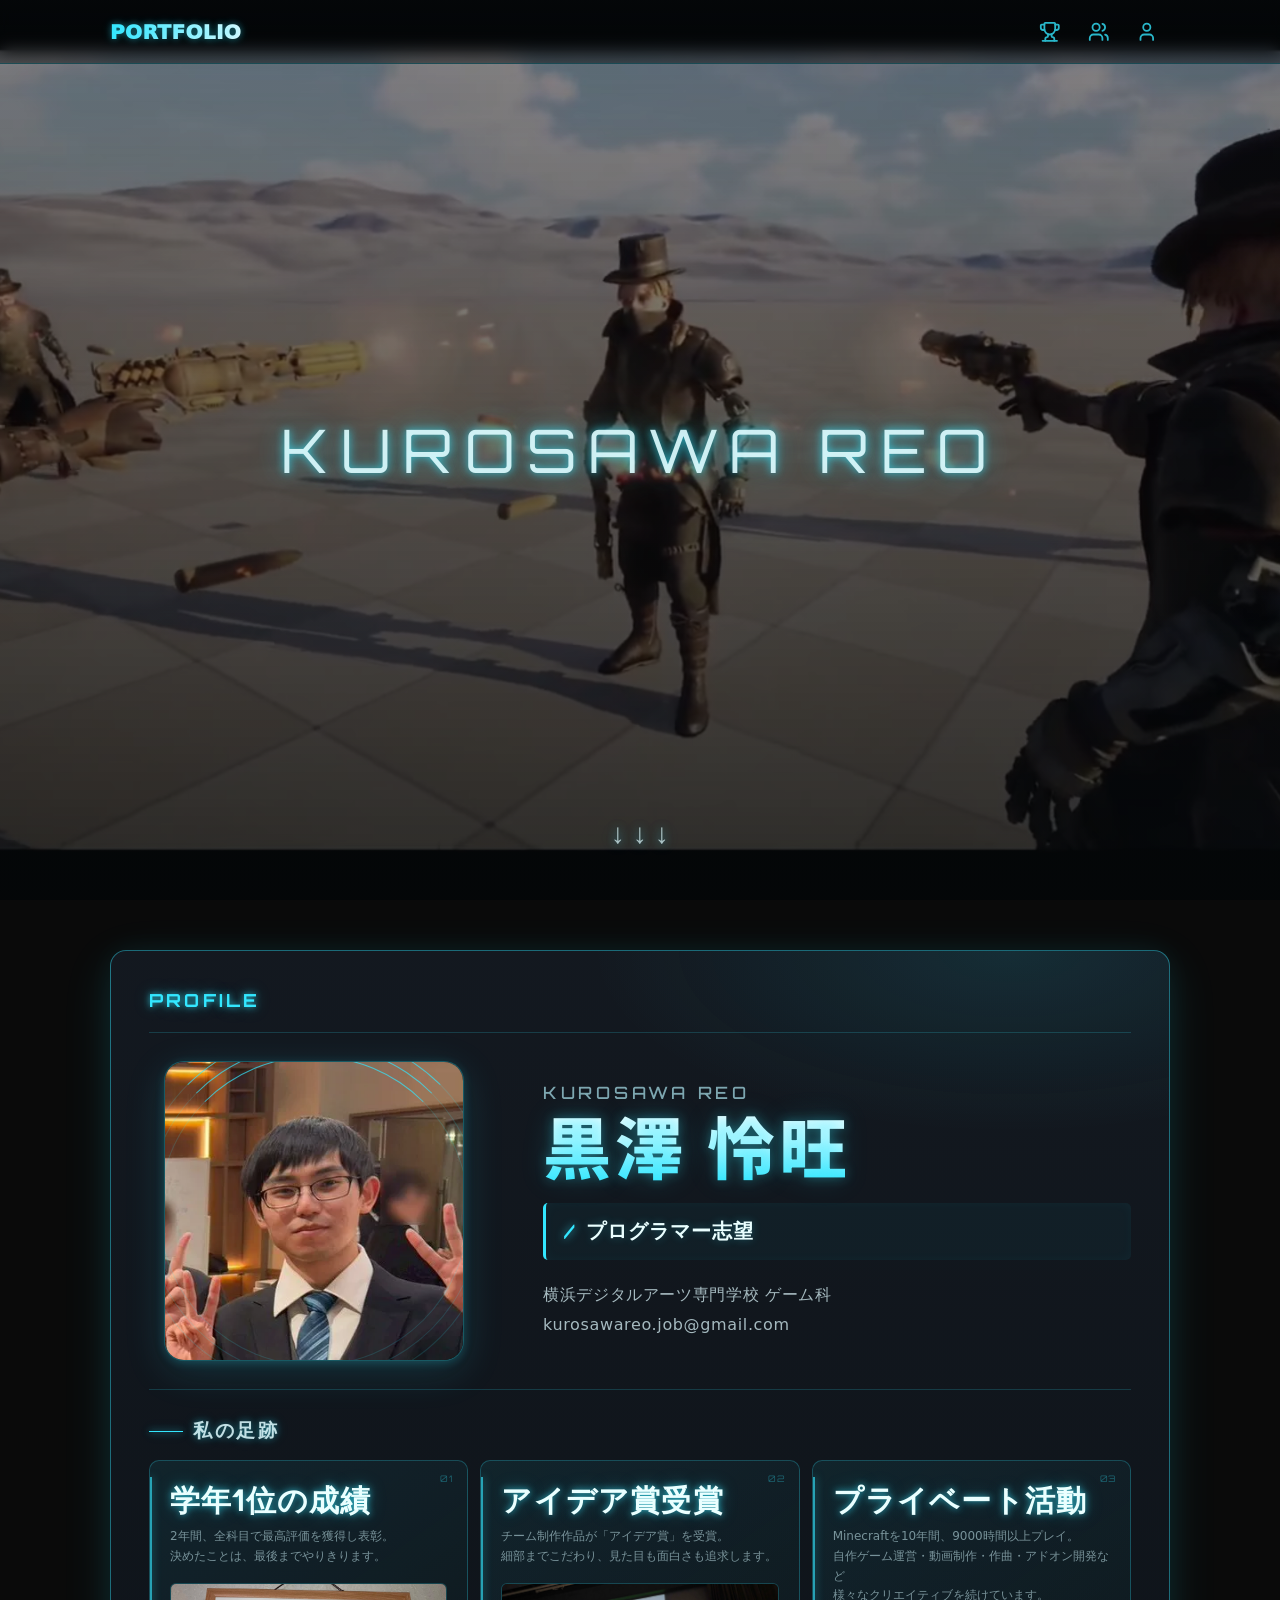
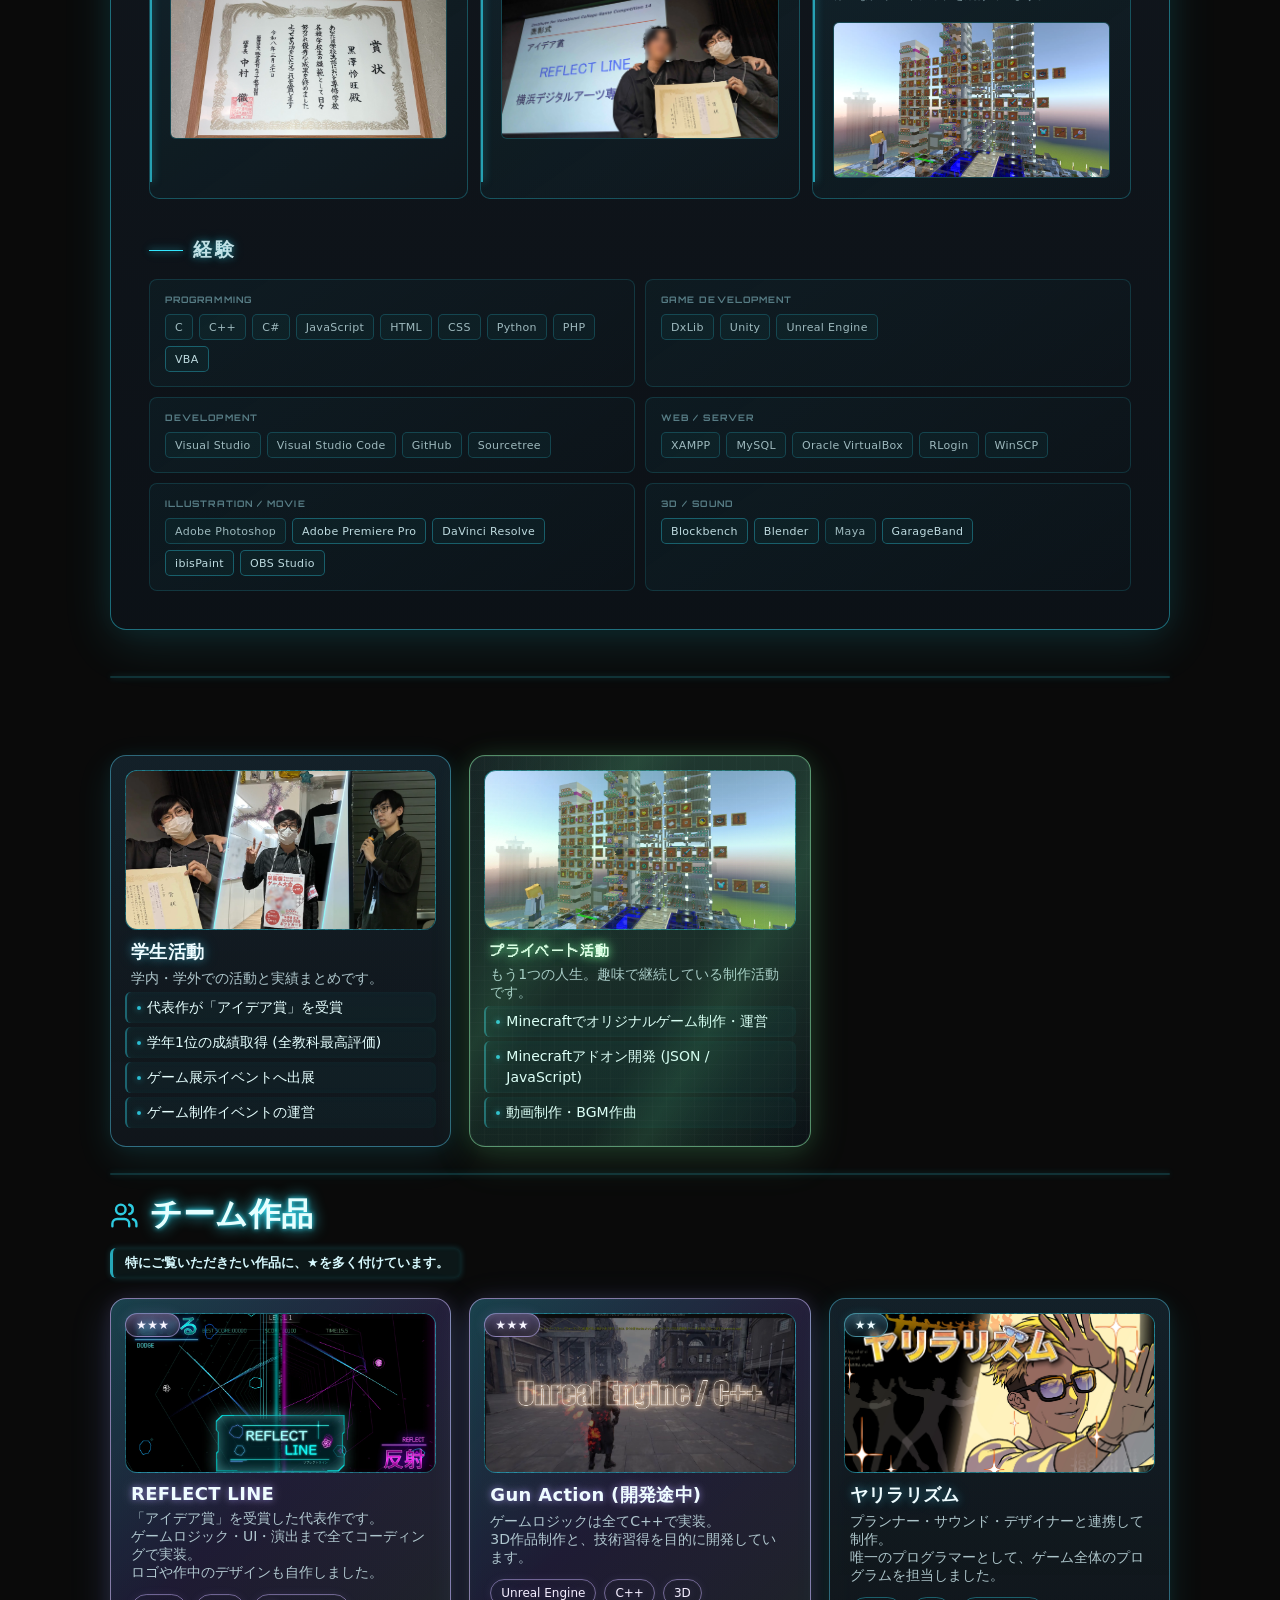
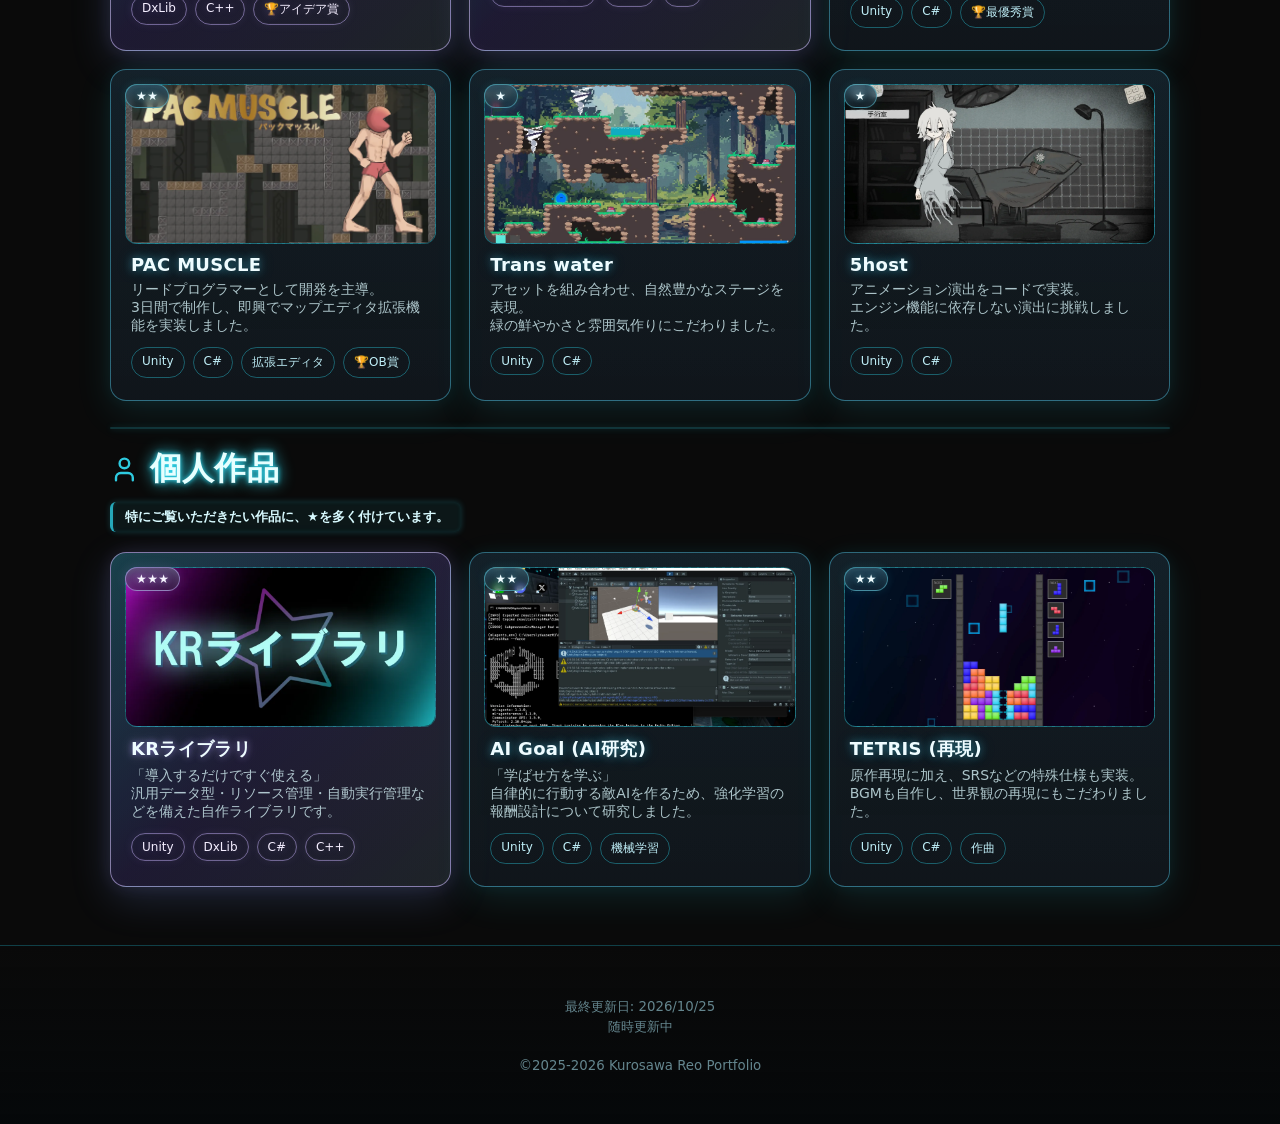
==== commit bdf35927: "メインページの顔写真などの微修正" ====
--- a/index.html
+++ b/index.html
@@ -541,7 +541,7 @@
   <!-- フッター -->
   <footer>
     <small>
-      最終更新日: 2026/09/22<br>
+      最終更新日: 2026/10/25<br>
       随時更新中<br>
       <br>
       ©2025-2026 Kurosawa Reo Portfolio
--- a/css/main_page.css
+++ b/css/main_page.css
@@ -669,6 +669,10 @@
   .profile-appeal .item {
     min-height: auto;
   }
+
+  .profile-stack-grid {
+    grid-template-columns: 1fr;
+  }
 }
 
 @media (max-width: 420px) {
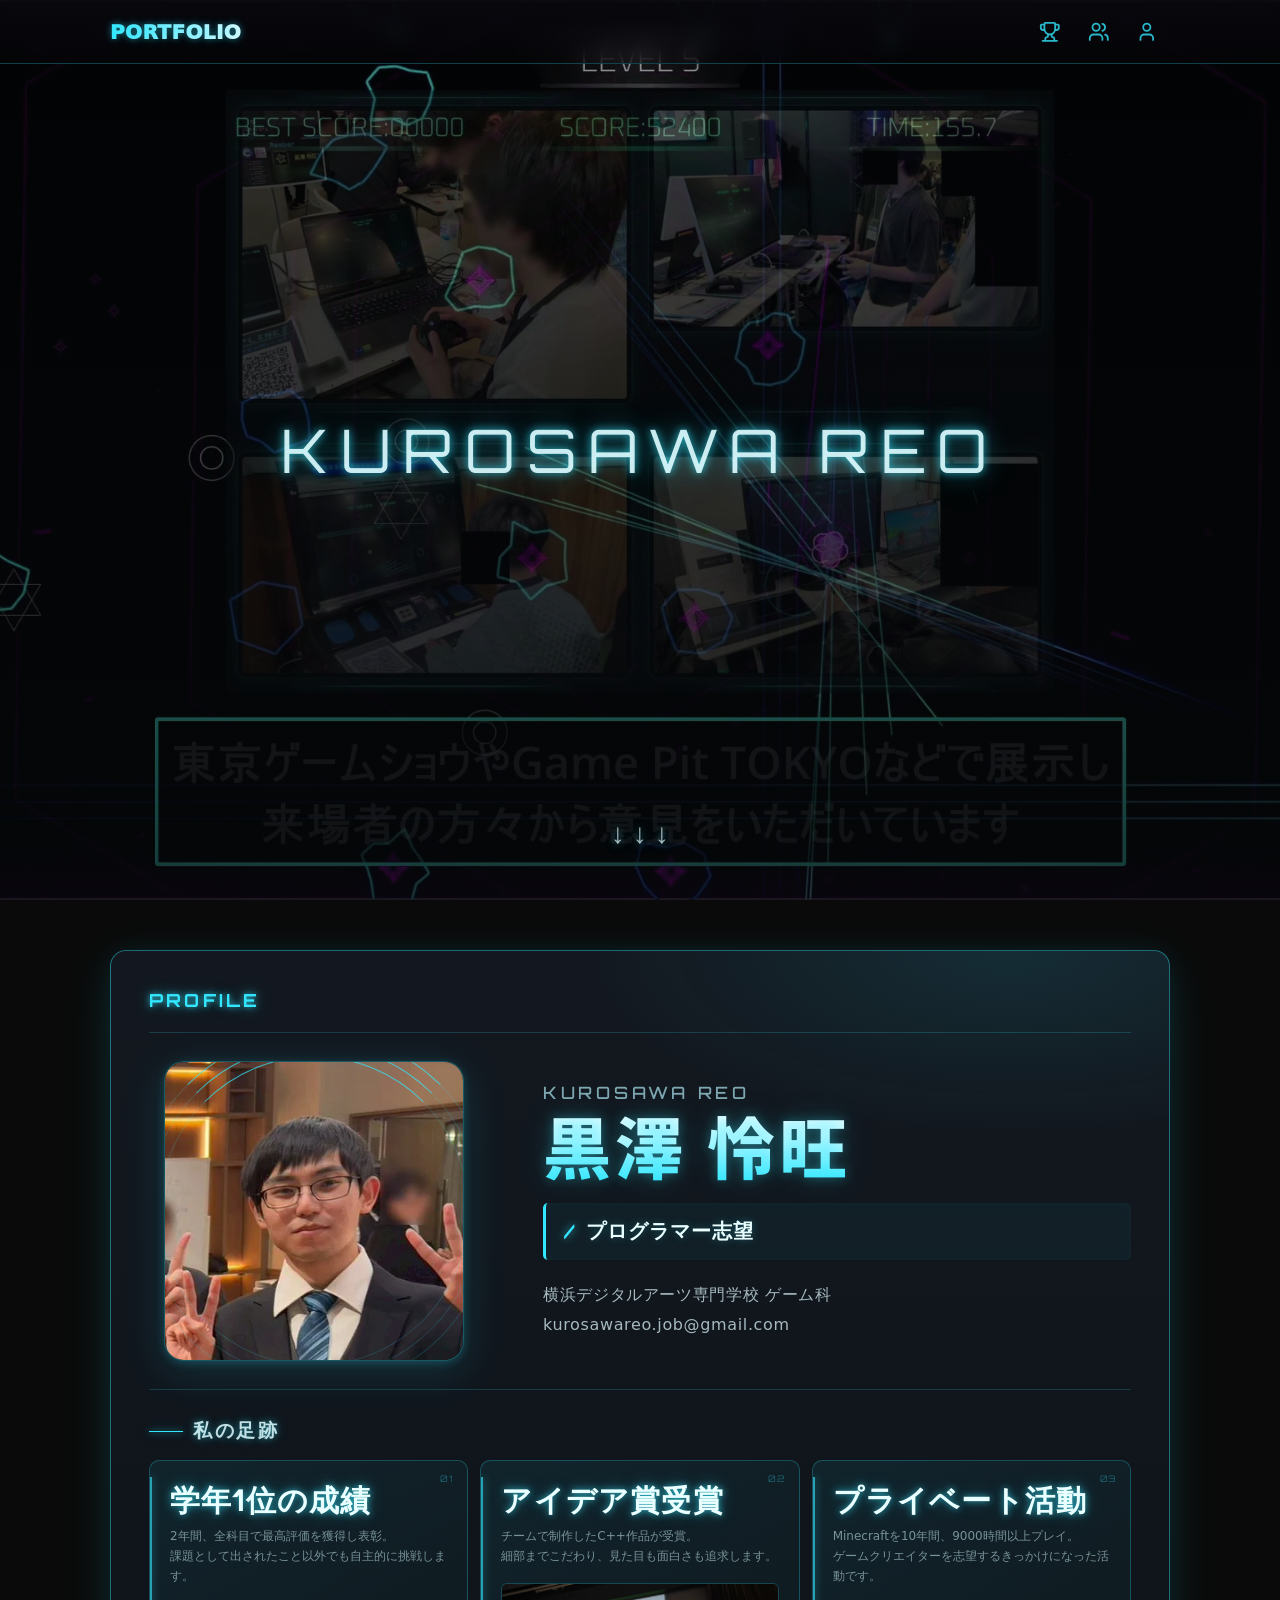
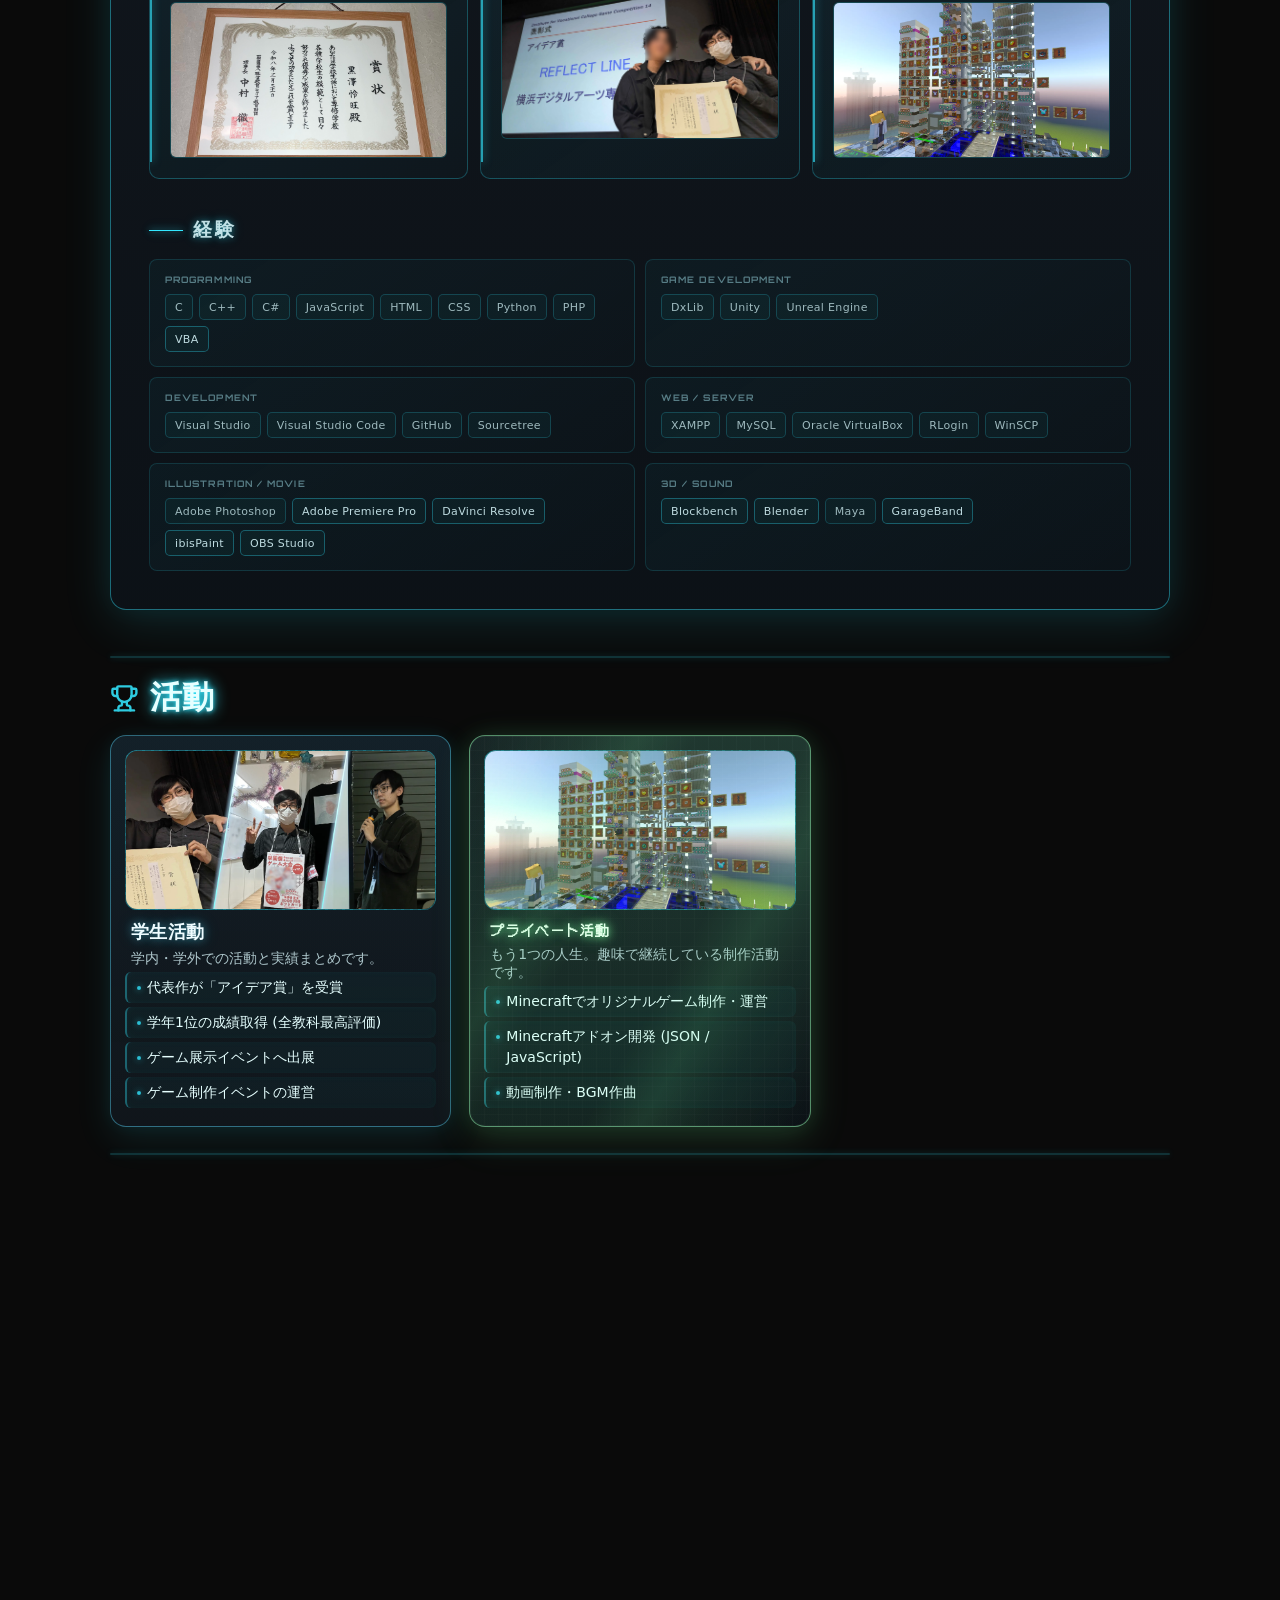
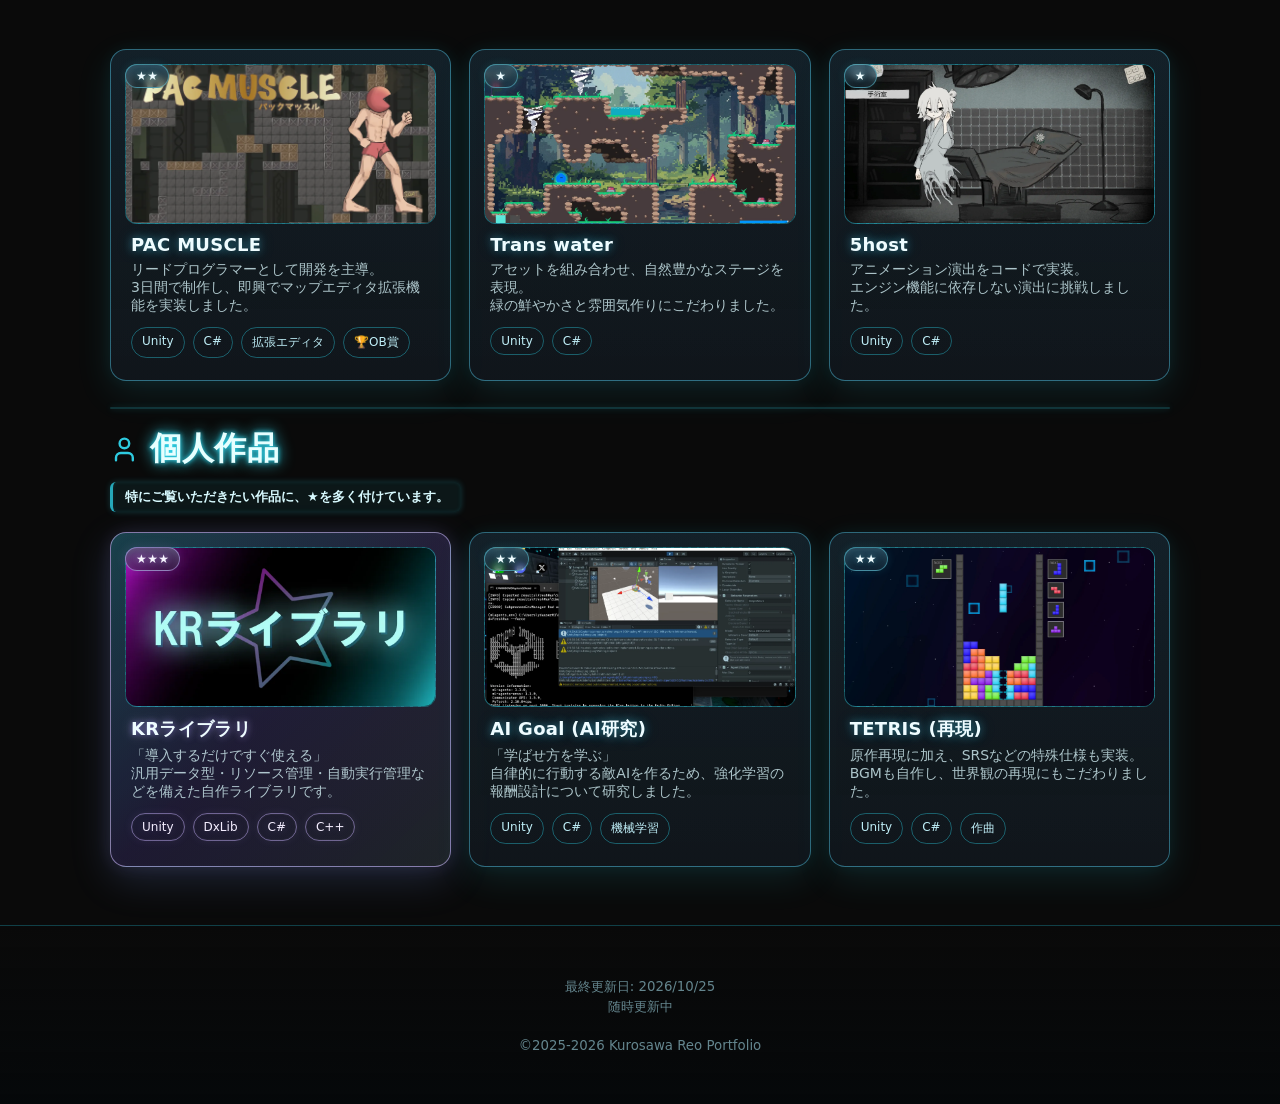
==== commit c0cc86c0: "REFLECT LINEページの更新。一部文章の修正。" ====
--- a/index.html
+++ b/index.html
@@ -146,7 +146,7 @@
 
                 <p class="description">
                   2年間、全科目で最高評価を獲得し表彰。<br>
-                  決めたことは、最後までやりきります。
+                  課題として出されたこと以外でも自主的に挑戦します。
                 </p>
 
                 <div class="image">
@@ -162,7 +162,7 @@
                 <strong class="title">アイデア賞受賞</strong>
 
                 <p class="description">
-                  チーム制作作品が「アイデア賞」を受賞。<br>
+                  チームで制作したC++作品が受賞。<br>
                   細部までこだわり、見た目も面白さも追求します。
                 </p>
 
@@ -180,8 +180,7 @@
 
                 <p class="description">
                   Minecraftを10年間、9000時間以上プレイ。<br>
-                  自作ゲーム運営・動画制作・作曲・アドオン開発など<br>
-                  様々なクリエイティブを続けています。
+                  ゲームクリエイターを志望するきっかけになった活動です。
                 </p>
 
                 <div class="image">
@@ -360,7 +359,7 @@
             <div class="thumb"><img src="resources/image/works/reflect_line/card_image.webp"></div>
             <h3>REFLECT LINE</h3>
             <p>
-              「アイデア賞」を受賞した代表作です。<br>
+              「アイデア賞」を受賞した代表作。<br>
               ゲームロジック・UI・演出まで全てコーディングで実装。<br>
               ロゴや作中のデザインも自作しました。
             </p>
--- a/css/main_page.css
+++ b/css/main_page.css
@@ -514,15 +514,6 @@
     0 0 8px rgba(51,231,255,0.55);
 }
 
-/* ホバー */
-.profile-appeal .item:hover {
-  transform: translateY(-2px);
-  border-color: rgba(51,231,255,0.55);
-  box-shadow:
-    0 10px 30px rgba(51,231,255,0.12),
-    0 0 18px rgba(51,231,255,0.06);
-}
-
 /* ===============================
   ▼ プロフィール - 技術カテゴリ ▼
 ================================ */
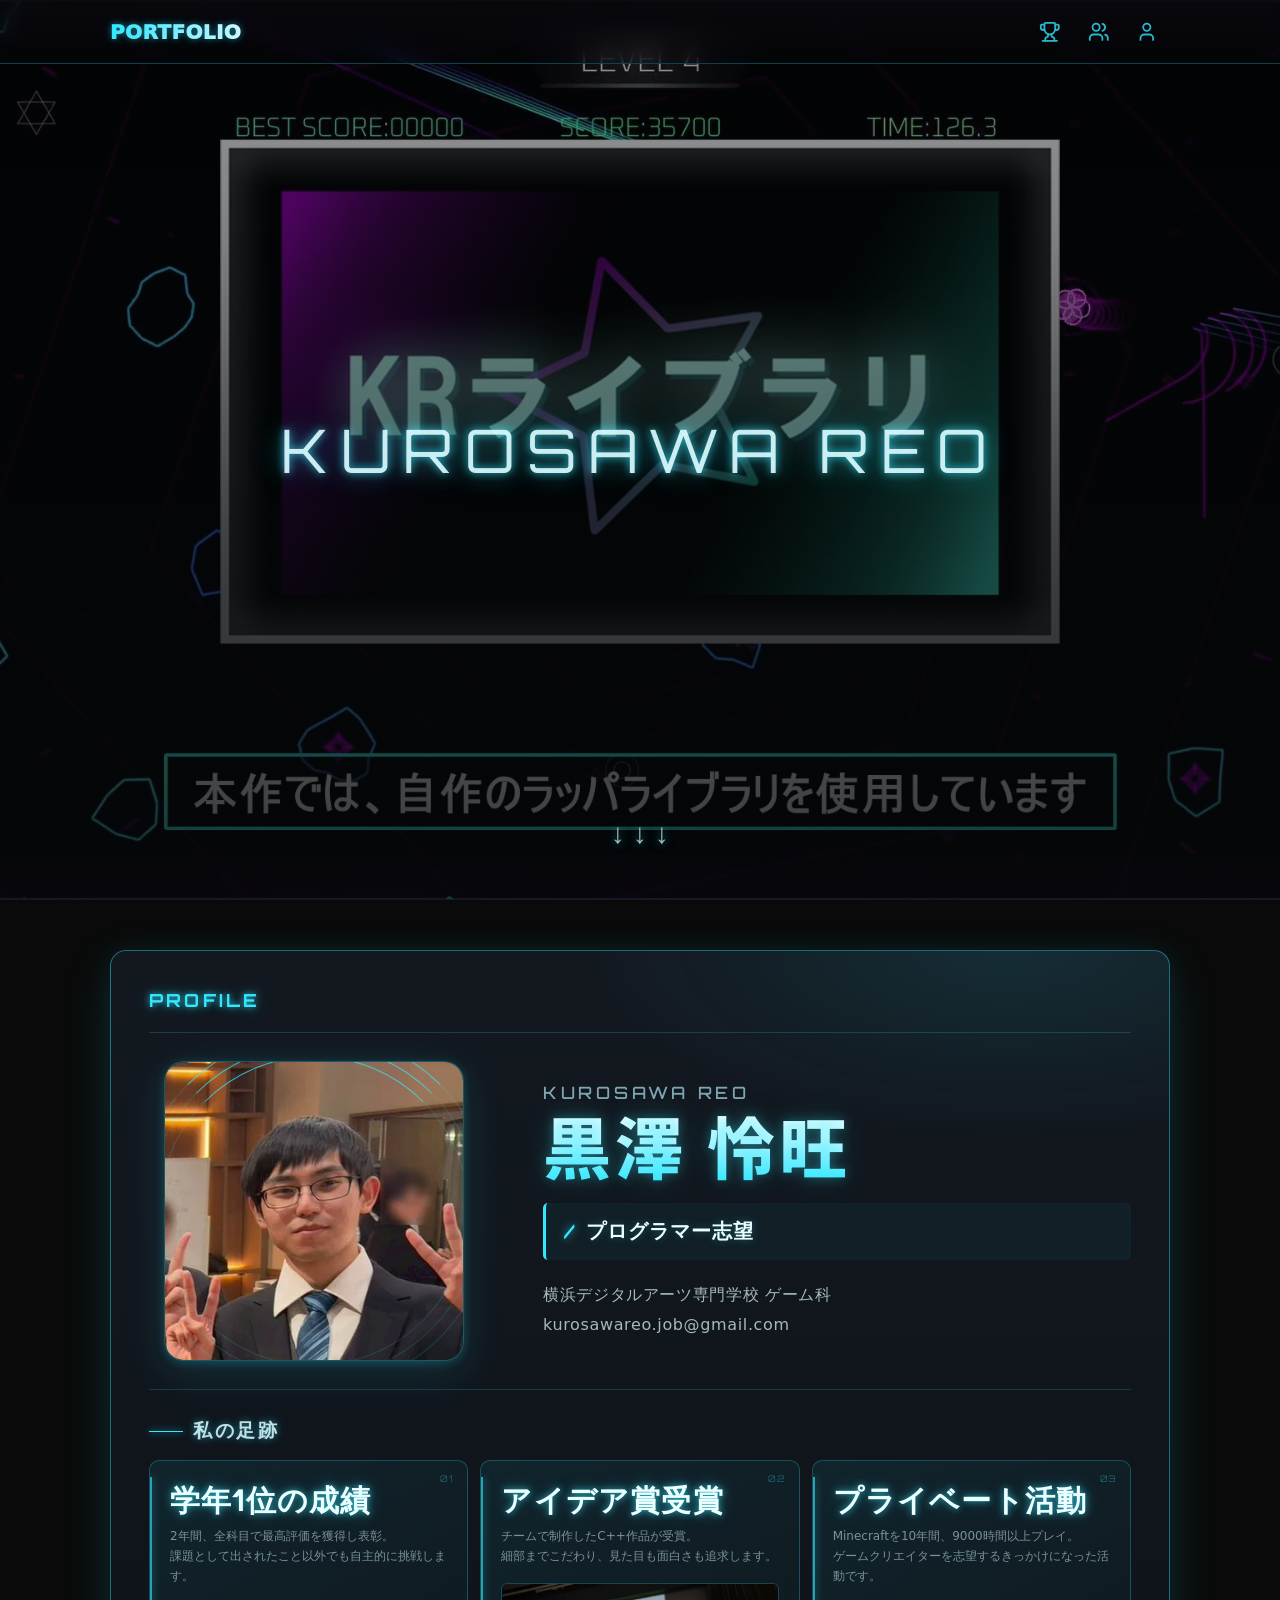
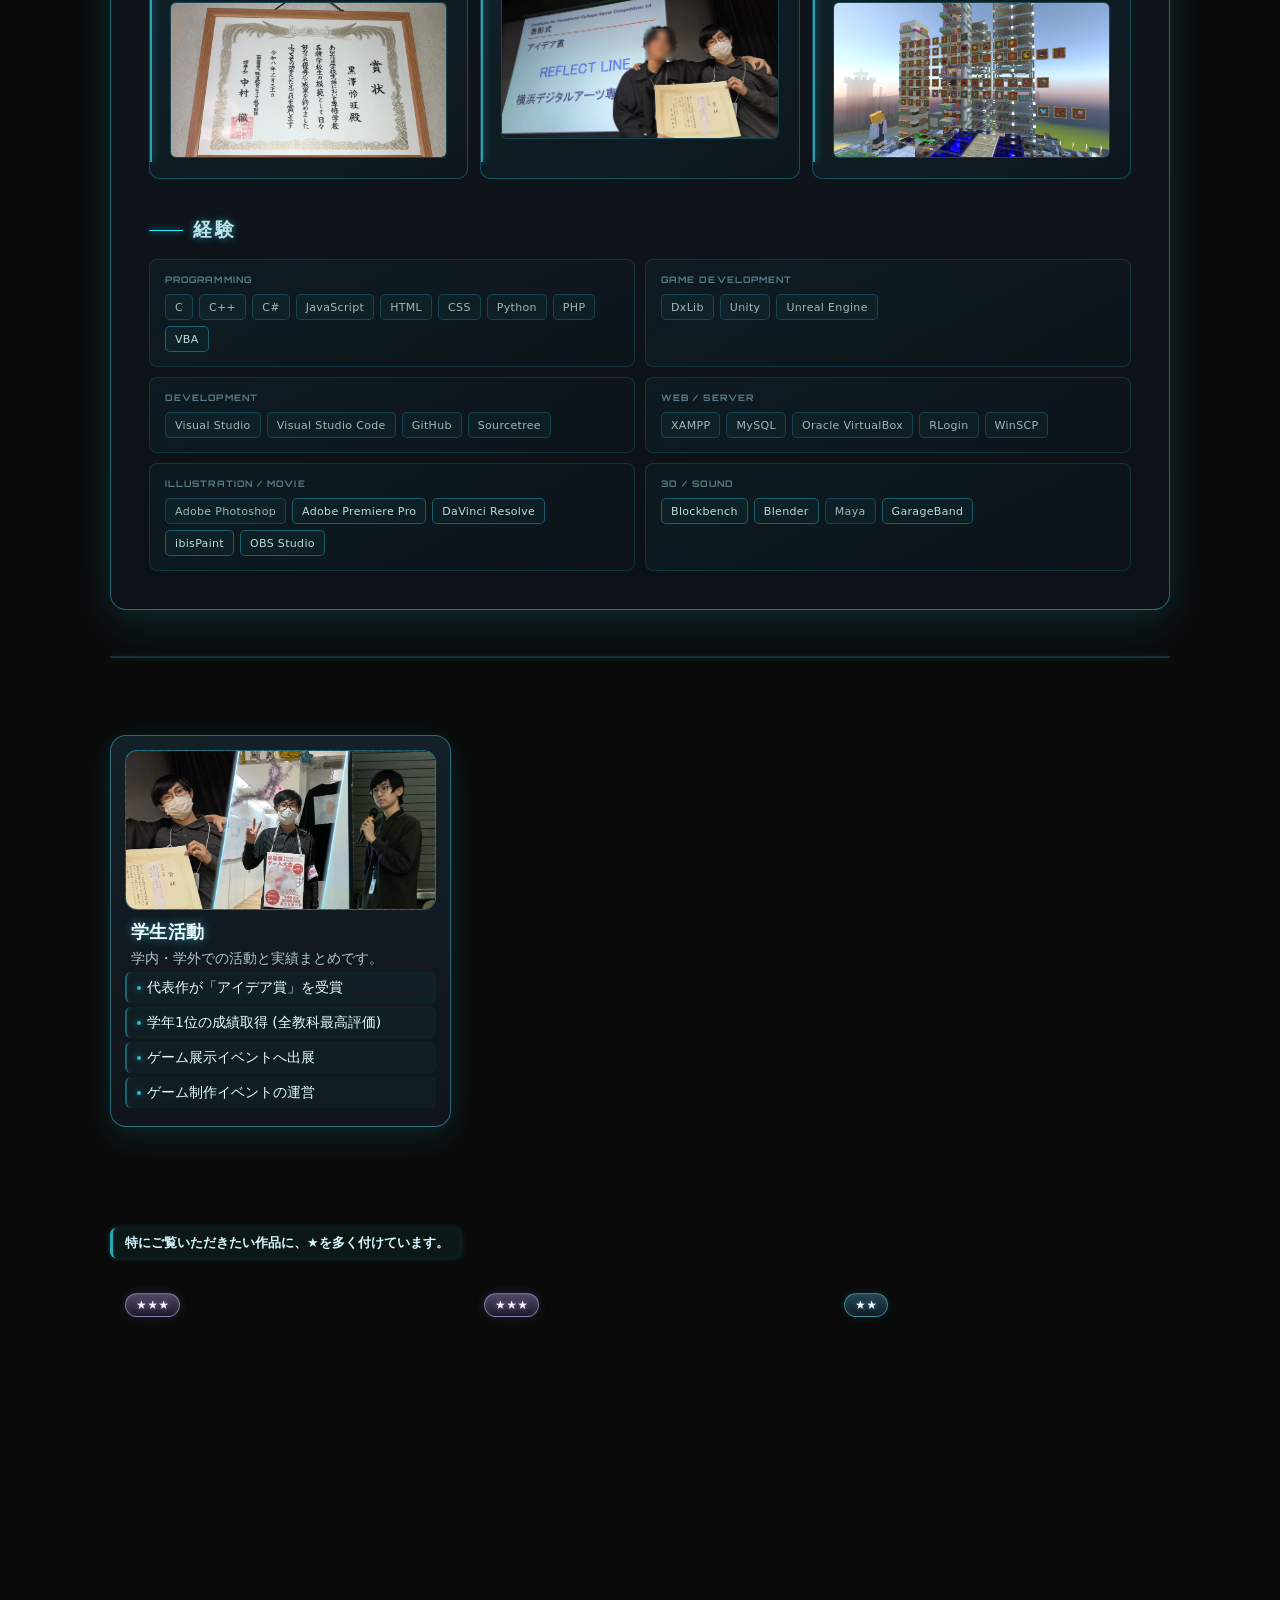
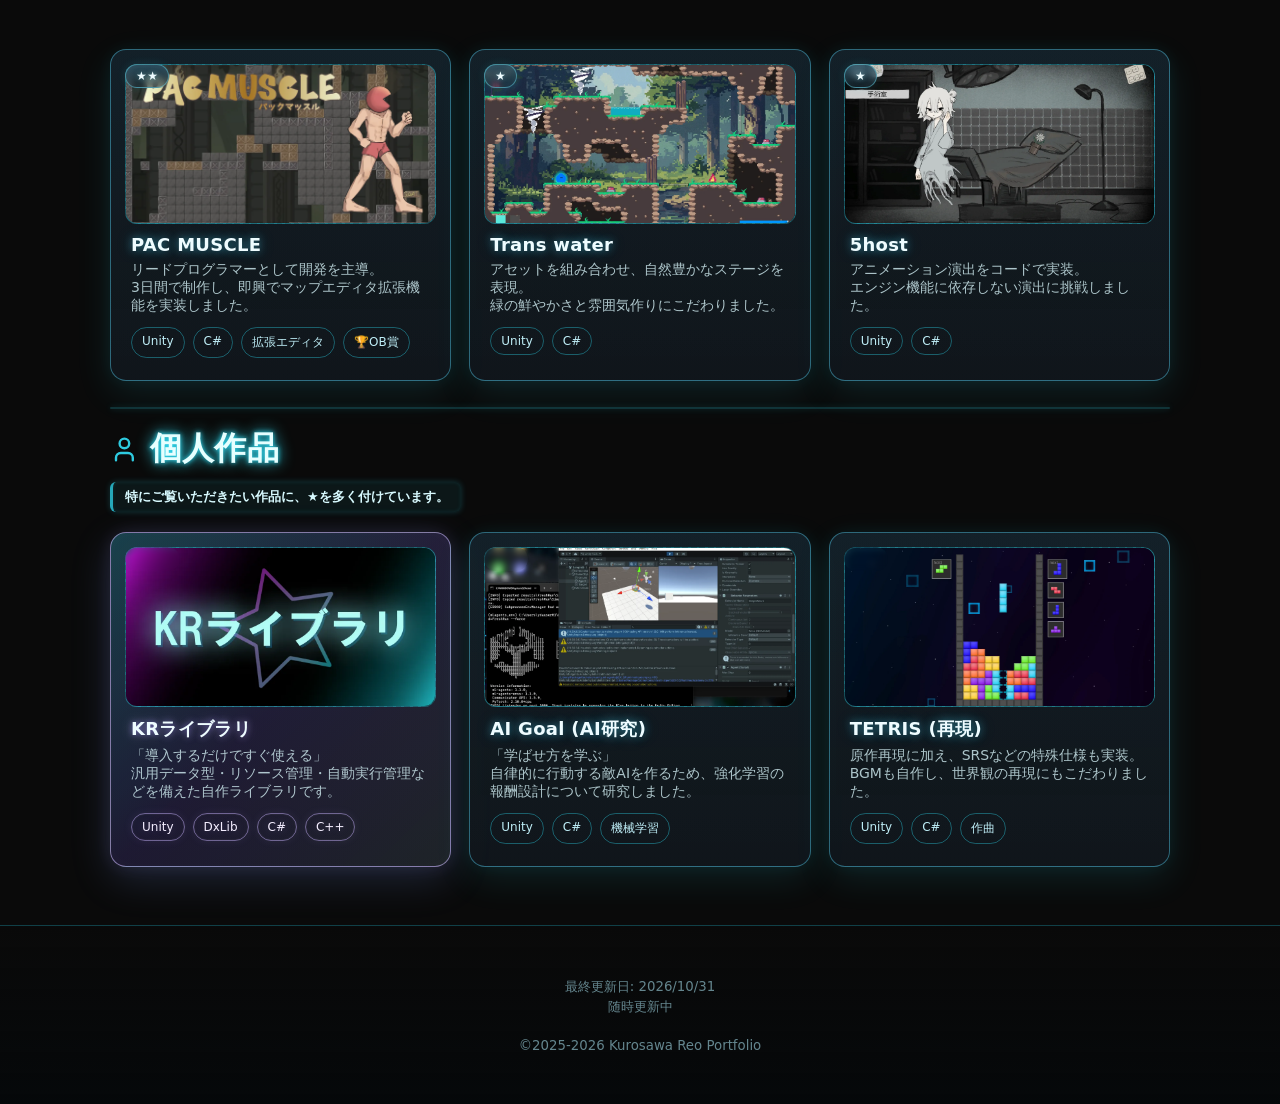
==== commit 6580a7bd: "日付更新し忘れ、AI学習サムネに写ってたアプリをぼかしで隠した" ====
--- a/index.html
+++ b/index.html
@@ -540,7 +540,7 @@
   <!-- フッター -->
   <footer>
     <small>
-      最終更新日: 2026/10/25<br>
+      最終更新日: 2026/10/31<br>
       随時更新中<br>
       <br>
       ©2025-2026 Kurosawa Reo Portfolio
